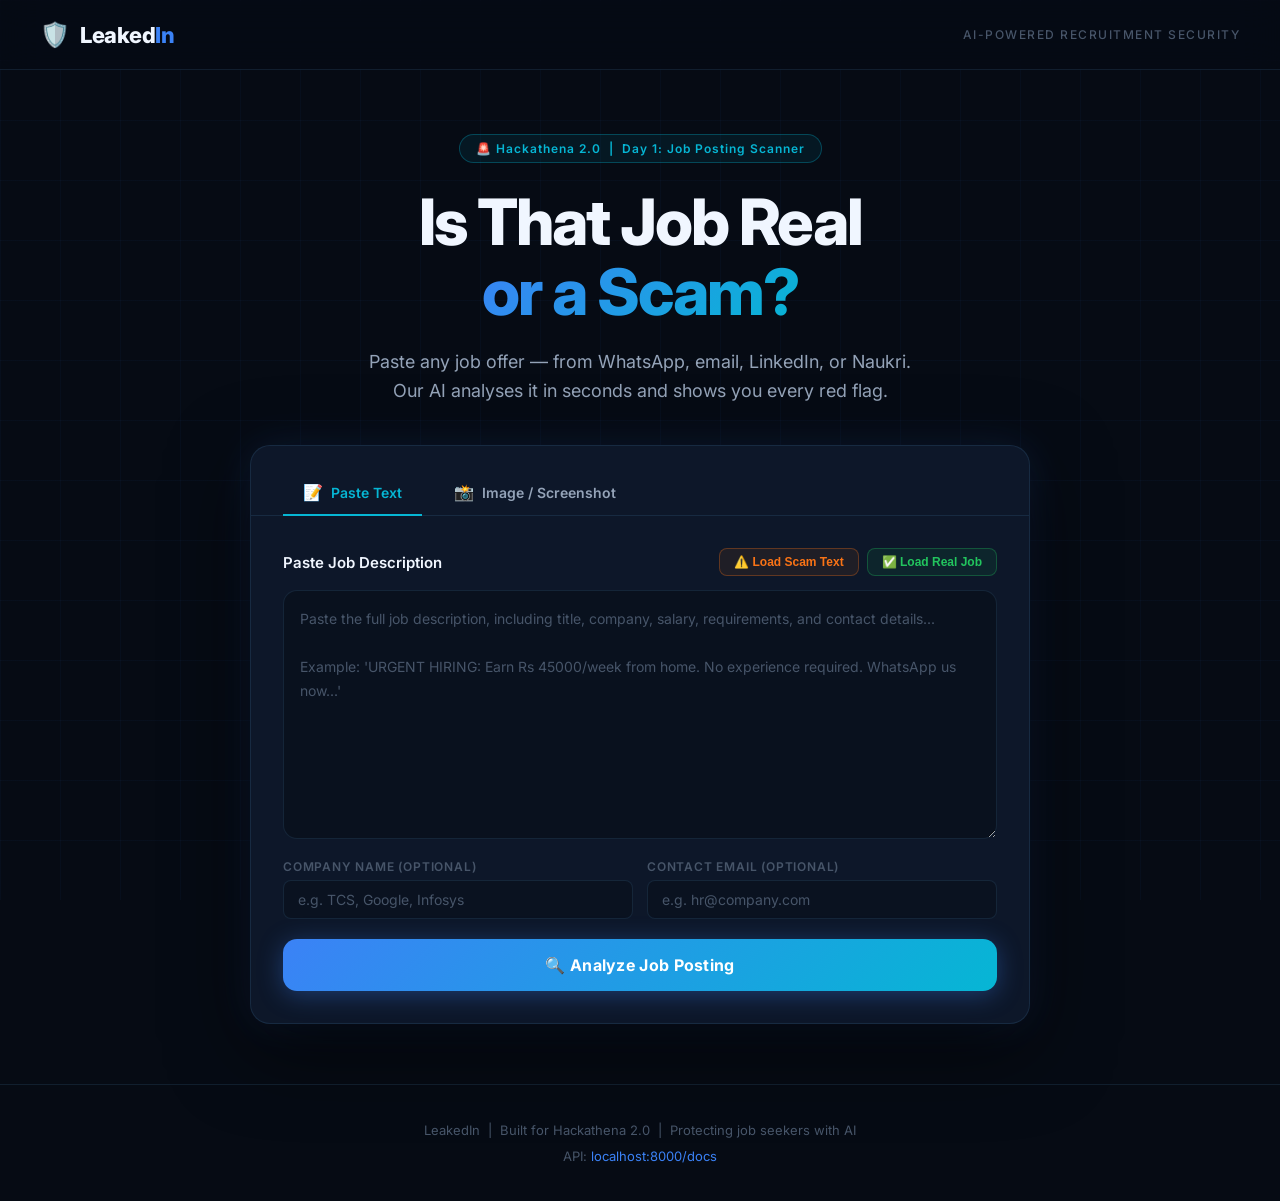
==== frontend/index.html @ 71379873 "feat: add multi-modal input support for text, images, and clipboard screenshots with native OCR" ====
<!DOCTYPE html>
<html lang="en">
<head>
  <meta charset="UTF-8" />
  <meta name="viewport" content="width=device-width, initial-scale=1.0" />
  <title>LeakedIn — AI Recruitment Fraud Detector</title>
  <meta name="description" content="Paste any job posting and instantly detect scams with AI-powered analysis. Risk scores, red flags, and explainable results." />
  <link rel="preconnect" href="https://fonts.googleapis.com" />
  <link rel="preconnect" href="https://fonts.gstatic.com" crossorigin />
  <link href="https://fonts.googleapis.com/css2?family=Inter:wght@300;400;500;600;700;800&family=JetBrains+Mono:wght@400;500&display=swap" rel="stylesheet" />
  <link rel="stylesheet" href="styles.css" />
</head>
<body>
  <!-- Background particles -->
  <div class="bg-grid"></div>

  <!-- Header -->
  <header class="header">
    <div class="logo">
      <span class="logo-icon">🛡️</span>
      <span class="logo-text">Leaked<span class="logo-accent">In</span></span>
    </div>
    <div class="header-tagline">AI-Powered Recruitment Security</div>
  </header>

  <!-- Hero -->
  <section class="hero">
    <div class="hero-badge">🚨 Hackathena 2.0 &nbsp;|&nbsp; Day 1: Job Posting Scanner</div>
    <h1 class="hero-title">Is That Job Real<br /><span class="gradient-text">or a Scam?</span></h1>
    <p class="hero-sub">Paste any job offer — from WhatsApp, email, LinkedIn, or Naukri. Our AI analyses it in seconds and shows you every red flag.</p>
  </section>

  <!-- Main analyzer card -->
  <main class="analyzer-wrapper">
    <div class="analyzer-card">

      <!-- Input Mode Tabs -->
      <div class="input-tabs">
        <button class="tab-btn active" id="tab-text" type="button">
          <span class="tab-icon">📝</span> Paste Text
        </button>
        <button class="tab-btn" id="tab-image" type="button">
          <span class="tab-icon">📸</span> Image / Screenshot
        </button>
      </div>

      <!-- Input Section -->
      <div class="input-section">

        <!-- Panel 1: Text Input -->
        <div class="input-panel active" id="panel-text">
          <div class="input-header">
            <label class="input-label" for="job-text">Paste Job Description</label>
            <div class="sample-buttons">
              <button type="button" class="btn-sample btn-sample-scam" id="load-scam">⚠️ Load Scam Text</button>
              <button type="button" class="btn-sample btn-sample-real" id="load-real">✅ Load Real Job</button>
            </div>
          </div>
          <textarea
            id="job-text"
            class="job-textarea"
            placeholder="Paste the full job description, including title, company, salary, requirements, and contact details...&#10;&#10;Example: 'URGENT HIRING: Earn Rs 45000/week from home. No experience required. WhatsApp us now...'"
            rows="9"
            spellcheck="false"
          ></textarea>
        </div>

        <!-- Panel 2: Image / Screenshot Input -->
        <div class="input-panel hidden" id="panel-image">
          <div class="input-header">
            <label class="input-label">Upload or Paste Screenshot</label>
            <div class="sample-buttons">
              <button type="button" class="btn-sample btn-sample-scam" id="load-scam-img">⚠️ Load Scam Screenshot</button>
              <button type="button" class="btn-sample btn-sample-real" id="load-real-img">✅ Load Real Screenshot</button>
            </div>
          </div>

          <!-- Drag and drop zone -->
          <div class="drop-zone" id="drop-zone">
            <input type="file" id="file-input" accept="image/png,image/jpeg,image/jpg,image/webp,image/bmp,image/tiff" class="file-input-hidden" />
            <div class="drop-zone-prompt" id="drop-prompt">
              <div class="drop-icon">🖼️</div>
              <p class="drop-main-text">Drag & drop job posting image here, or <span class="drop-browse">browse files</span></p>
              <p class="drop-sub-text">Supports PNG, JPG, WebP, BMP &nbsp;•&nbsp; Or simply press <kbd>Ctrl+V</kbd> to paste a screenshot directly</p>
            </div>

            <!-- Preview thumbnail inside drop zone -->
            <div class="drop-zone-preview hidden" id="drop-preview">
              <img id="preview-img" src="" alt="Job posting screenshot preview" />
              <div class="preview-overlay">
                <span class="preview-filename" id="preview-filename">screenshot.png</span>
                <button type="button" class="btn-remove-image" id="remove-img-btn" title="Remove image">✕ Remove</button>
              </div>
            </div>
          </div>

          <!-- OCR Status Indicator -->
          <div class="ocr-status-card hidden" id="ocr-status-card">
            <span class="ocr-spinner"></span>
            <span class="ocr-status-text" id="ocr-status-text">Scanning image text with OCR...</span>
          </div>

          <!-- Extracted text preview -->
          <div class="ocr-extracted-card hidden" id="ocr-extracted-card">
            <div class="ocr-extracted-header">
              <span class="ocr-extracted-title">📄 Extracted Text from Image (<span id="ocr-char-count">0</span> characters)</span>
              <span class="ocr-engine-badge" id="ocr-engine-badge">OCR Ready</span>
            </div>
            <textarea id="ocr-extracted-text" class="ocr-extracted-textarea" rows="4" placeholder="Extracted text will appear here..."></textarea>
          </div>
        </div>

        <!-- Optional fields (common to both modes) -->
        <div class="optional-fields">
          <div class="field-group">
            <label class="field-label" for="company-name">Company Name (optional)</label>
            <input type="text" id="company-name" class="field-input" placeholder="e.g. TCS, Google, Infosys" />
          </div>
          <div class="field-group">
            <label class="field-label" for="contact-email">Contact Email (optional)</label>
            <input type="text" id="contact-email" class="field-input" placeholder="e.g. hr@company.com" />
          </div>
        </div>

        <button class="btn-analyze" id="analyze-btn" type="button">
          <span id="btn-label">🔍 Analyze Job Posting</span>
          <span id="btn-spinner" class="btn-spinner hidden"></span>
        </button>
      </div>

      <!-- Results Section (hidden until analysis) -->
      <div class="results-section hidden" id="results">

        <!-- Risk Score Widget -->
        <div class="risk-widget">
          <div class="risk-gauge-wrapper">
            <svg class="risk-gauge" viewBox="0 0 200 120" xmlns="http://www.w3.org/2000/svg">
              <!-- Track -->
              <path d="M 20 100 A 80 80 0 0 1 180 100" fill="none" stroke="#1e293b" stroke-width="16" stroke-linecap="round"/>
              <!-- Fill arc (dynamic via JS) -->
              <path id="gauge-fill" d="M 20 100 A 80 80 0 0 1 180 100" fill="none" stroke="#22c55e" stroke-width="16" stroke-linecap="round" stroke-dasharray="251.2" stroke-dashoffset="251.2"/>
              <!-- Score text -->
              <text x="100" y="95" text-anchor="middle" class="gauge-score" id="gauge-score">0</text>
              <text x="100" y="112" text-anchor="middle" class="gauge-label">/ 100</text>
            </svg>
          </div>
          <div class="risk-meta">
            <div class="risk-level-badge" id="risk-badge">Analyzing...</div>
            <div class="risk-verdict" id="risk-verdict"></div>
          </div>
        </div>

        <!-- Score Breakdown Bar -->
        <div class="score-breakdown">
          <h3 class="section-title">📊 Score Breakdown</h3>
          <div class="breakdown-bars">
            <div class="breakdown-item">
              <span class="breakdown-label">🤖 ML Model</span>
              <div class="breakdown-track">
                <div class="breakdown-fill" id="ml-bar" style="width:0%"></div>
              </div>
              <span class="breakdown-pct" id="ml-pct">0%</span>
            </div>
            <div class="breakdown-item">
              <span class="breakdown-label">📐 Rules Engine</span>
              <div class="breakdown-track">
                <div class="breakdown-fill" id="rule-bar" style="width:0%"></div>
              </div>
              <span class="breakdown-pct" id="rule-pct">0%</span>
            </div>
            <div class="breakdown-item">
              <span class="breakdown-label">🌐 Domain Check</span>
              <div class="breakdown-track">
                <div class="breakdown-fill" id="domain-bar" style="width:0%"></div>
              </div>
              <span class="breakdown-pct" id="domain-pct">0%</span>
            </div>
          </div>
        </div>

        <!-- Red Flags -->
        <div class="flags-section" id="flags-section">
          <h3 class="section-title">🚩 Red Flags Detected</h3>
          <div id="flags-list" class="flags-list"></div>
        </div>

        <!-- Highlighted Text -->
        <div class="highlight-section" id="highlight-section">
          <h3 class="section-title">🔍 Suspicious Text Highlighted</h3>
          <div id="highlighted-text" class="highlighted-text"></div>
        </div>

        <!-- Recommendations -->
        <div class="recs-section" id="recs-section">
          <h3 class="section-title">💡 What To Do</h3>
          <ul class="recs-list" id="recs-list"></ul>
        </div>

        <!-- Re-analyze button -->
        <button class="btn-reanalyze" id="reanalyze-btn">🔄 Analyze Another Job</button>
      </div>

      <!-- Empty error state -->
      <div class="error-state hidden" id="error-state">
        <span class="error-icon">⚠️</span>
        <p id="error-message">Something went wrong. Please try again.</p>
      </div>
    </div>
  </main>

  <footer class="footer">
    <p>LeakedIn &nbsp;|&nbsp; Built for Hackathena 2.0 &nbsp;|&nbsp; Protecting job seekers with AI</p>
    <p class="footer-api">API: <a href="http://localhost:8000/docs" target="_blank">localhost:8000/docs</a></p>
  </footer>

  <script src="app.js"></script>
</body>
</html>
---- frontend/styles.css ----
/* ========================================================
   LeakedIn — Global Design System
   ======================================================== */

:root {
  --bg-base:       #060b14;
  --bg-card:       #0d1729;
  --bg-card-2:     #111f38;
  --border:        rgba(99, 179, 237, 0.12);
  --border-glow:   rgba(99, 179, 237, 0.35);

  --accent-blue:   #3b82f6;
  --accent-cyan:   #06b6d4;
  --accent-green:  #22c55e;
  --accent-yellow: #f59e0b;
  --accent-orange: #f97316;
  --accent-red:    #ef4444;

  --text-primary:  #f0f6ff;
  --text-secondary:#94a3b8;
  --text-muted:    #475569;

  --font-sans:     'Inter', sans-serif;
  --font-mono:     'JetBrains Mono', monospace;

  --radius-sm:     8px;
  --radius-md:     14px;
  --radius-lg:     20px;

  --shadow-card:   0 24px 80px rgba(0, 0, 0, 0.6);
  --shadow-glow:   0 0 40px rgba(59, 130, 246, 0.15);
}

/* ── Reset ──────────────────────────────────────────────── */
*, *::before, *::after { box-sizing: border-box; margin: 0; padding: 0; }
html { scroll-behavior: smooth; }

body {
  font-family: var(--font-sans);
  background: var(--bg-base);
  color: var(--text-primary);
  min-height: 100vh;
  overflow-x: hidden;
}

/* ── Background grid ─────────────────────────────────────── */
.bg-grid {
  position: fixed; inset: 0; z-index: 0; pointer-events: none;
  background-image:
    linear-gradient(rgba(59,130,246,0.04) 1px, transparent 1px),
    linear-gradient(90deg, rgba(59,130,246,0.04) 1px, transparent 1px);
  background-size: 60px 60px;
}

/* ── Header ──────────────────────────────────────────────── */
.header {
  position: relative; z-index: 10;
  display: flex; align-items: center; justify-content: space-between;
  padding: 20px 40px;
  border-bottom: 1px solid var(--border);
  background: rgba(6, 11, 20, 0.7);
  backdrop-filter: blur(20px);
}
.logo { display: flex; align-items: center; gap: 10px; }
.logo-icon { font-size: 24px; }
.logo-text { font-size: 22px; font-weight: 800; letter-spacing: -0.5px; }
.logo-accent { color: var(--accent-blue); }
.header-tagline {
  font-size: 12px; font-weight: 500;
  color: var(--text-muted);
  text-transform: uppercase; letter-spacing: 1.5px;
}

/* ── Hero ────────────────────────────────────────────────── */
.hero {
  position: relative; z-index: 10;
  text-align: center;
  padding: 64px 20px 40px;
}
.hero-badge {
  display: inline-block;
  font-size: 12px; font-weight: 600; letter-spacing: 1px;
  color: var(--accent-cyan);
  border: 1px solid rgba(6, 182, 212, 0.3);
  background: rgba(6, 182, 212, 0.08);
  padding: 6px 16px; border-radius: 100px;
  margin-bottom: 24px;
}
.hero-title {
  font-size: clamp(36px, 6vw, 64px);
  font-weight: 800; line-height: 1.1;
  letter-spacing: -2px;
  margin-bottom: 20px;
}
.gradient-text {
  background: linear-gradient(135deg, var(--accent-blue), var(--accent-cyan));
  -webkit-background-clip: text; -webkit-text-fill-color: transparent;
  background-clip: text;
}
.hero-sub {
  font-size: 18px; color: var(--text-secondary);
  max-width: 560px; margin: 0 auto; line-height: 1.6;
}

/* ── Analyzer Wrapper ────────────────────────────────────── */
.analyzer-wrapper {
  position: relative; z-index: 10;
  max-width: 820px; margin: 0 auto 60px;
  padding: 0 20px;
}
.analyzer-card {
  background: var(--bg-card);
  border: 1px solid var(--border);
  border-radius: var(--radius-lg);
  box-shadow: var(--shadow-card), var(--shadow-glow);
  overflow: hidden;
}

/* ── Input Section ───────────────────────────────────────── */
.input-section { padding: 32px; }

.input-header {
  display: flex; align-items: center; justify-content: space-between;
  flex-wrap: wrap; gap: 12px; margin-bottom: 14px;
}
.input-label { font-size: 15px; font-weight: 600; color: var(--text-primary); }

.sample-buttons { display: flex; gap: 8px; }
.btn-sample {
  font-size: 12px; font-weight: 600;
  padding: 6px 14px; border-radius: 8px;
  border: 1px solid; cursor: pointer;
  transition: all 0.2s ease;
}
.btn-sample-scam {
  color: var(--accent-orange); border-color: rgba(249,115,22,0.3);
  background: rgba(249,115,22,0.08);
}
.btn-sample-scam:hover { background: rgba(249,115,22,0.18); transform: translateY(-1px); }
.btn-sample-real {
  color: var(--accent-green); border-color: rgba(34,197,94,0.3);
  background: rgba(34,197,94,0.08);
}
.btn-sample-real:hover { background: rgba(34,197,94,0.18); transform: translateY(-1px); }

.job-textarea {
  width: 100%;
  background: rgba(0,0,0,0.25);
  border: 1px solid var(--border);
  border-radius: var(--radius-md);
  color: var(--text-primary);
  font-family: var(--font-sans);
  font-size: 14px; line-height: 1.7;
  padding: 16px;
  resize: vertical; min-height: 200px;
  transition: border-color 0.2s;
  outline: none;
}
.job-textarea::placeholder { color: var(--text-muted); }
.job-textarea:focus { border-color: var(--accent-blue); }

.optional-fields {
  display: grid; grid-template-columns: 1fr 1fr; gap: 14px;
  margin-top: 16px;
}
@media (max-width: 580px) { .optional-fields { grid-template-columns: 1fr; } }

.field-label {
  display: block; font-size: 12px; font-weight: 600;
  color: var(--text-muted); text-transform: uppercase;
  letter-spacing: 0.8px; margin-bottom: 6px;
}
.field-input {
  width: 100%;
  background: rgba(0,0,0,0.2);
  border: 1px solid var(--border);
  border-radius: var(--radius-sm);
  color: var(--text-primary);
  font-family: var(--font-sans); font-size: 14px;
  padding: 10px 14px; outline: none;
  transition: border-color 0.2s;
}
.field-input:focus { border-color: var(--accent-blue); }
.field-input::placeholder { color: var(--text-muted); }

.btn-analyze {
  width: 100%; margin-top: 20px;
  padding: 16px;
  background: linear-gradient(135deg, var(--accent-blue), var(--accent-cyan));
  border: none; border-radius: var(--radius-md);
  color: #fff; font-family: var(--font-sans);
  font-size: 16px; font-weight: 700;
  cursor: pointer; letter-spacing: 0.3px;
  display: flex; align-items: center; justify-content: center; gap: 10px;
  transition: opacity 0.2s, transform 0.2s, box-shadow 0.2s;
  box-shadow: 0 4px 24px rgba(59,130,246,0.35);
}
.btn-analyze:hover { opacity: 0.92; transform: translateY(-2px); box-shadow: 0 8px 32px rgba(59,130,246,0.45); }
.btn-analyze:active { transform: translateY(0); }
.btn-analyze:disabled { opacity: 0.5; cursor: not-allowed; transform: none; }

.btn-spinner {
  width: 20px; height: 20px;
  border: 2px solid rgba(255,255,255,0.3);
  border-top-color: #fff;
  border-radius: 50%;
  animation: spin 0.7s linear infinite;
}
@keyframes spin { to { transform: rotate(360deg); } }

/* ── Results Section ─────────────────────────────────────── */
.results-section {
  border-top: 1px solid var(--border);
  padding: 32px;
  display: flex; flex-direction: column; gap: 32px;
}

/* Risk Gauge */
.risk-widget {
  display: flex; align-items: center; gap: 32px;
  flex-wrap: wrap;
  background: var(--bg-card-2);
  border: 1px solid var(--border);
  border-radius: var(--radius-md);
  padding: 24px 32px;
}
.risk-gauge-wrapper { flex-shrink: 0; }
.risk-gauge { width: 180px; height: 108px; }
.gauge-score {
  font-size: 38px; font-weight: 800;
  fill: var(--text-primary);
  font-family: var(--font-sans);
}
.gauge-label { font-size: 13px; fill: var(--text-muted); font-family: var(--font-sans); }
.risk-meta { flex: 1; }
.risk-level-badge {
  display: inline-block;
  font-size: 14px; font-weight: 700; letter-spacing: 0.5px;
  padding: 6px 18px; border-radius: 100px;
  margin-bottom: 12px;
  transition: all 0.4s;
}
.risk-verdict {
  font-size: 15px; color: var(--text-secondary); line-height: 1.6;
  max-width: 420px;
}

/* Breakdown Bars */
.section-title {
  font-size: 15px; font-weight: 700;
  color: var(--text-primary);
  margin-bottom: 16px;
}
.breakdown-bars { display: flex; flex-direction: column; gap: 14px; }
.breakdown-item { display: flex; align-items: center; gap: 12px; }
.breakdown-label { font-size: 13px; color: var(--text-secondary); width: 130px; flex-shrink: 0; }
.breakdown-track {
  flex: 1; height: 8px; border-radius: 100px;
  background: rgba(255,255,255,0.07);
  overflow: hidden;
}
.breakdown-fill {
  height: 100%; border-radius: 100px;
  background: linear-gradient(90deg, var(--accent-blue), var(--accent-cyan));
  transition: width 1s cubic-bezier(0.22, 1, 0.36, 1);
}
.breakdown-pct { font-size: 13px; font-weight: 600; color: var(--text-primary); width: 36px; text-align: right; }

/* Red Flags */
.flags-list { display: flex; flex-direction: column; gap: 10px; }
.flag-item {
  display: flex; align-items: flex-start; gap: 14px;
  background: var(--bg-card-2);
  border: 1px solid var(--border);
  border-radius: var(--radius-md);
  padding: 14px 18px;
  animation: fadeIn 0.4s ease;
}
@keyframes fadeIn { from { opacity:0; transform: translateY(6px); } to { opacity:1; transform:none; } }
.flag-sev-dot {
  width: 10px; height: 10px; border-radius: 50%;
  flex-shrink: 0; margin-top: 5px;
}
.sev-CRITICAL { background: var(--accent-red); box-shadow: 0 0 8px var(--accent-red); }
.sev-HIGH     { background: var(--accent-orange); box-shadow: 0 0 8px var(--accent-orange); }
.sev-MEDIUM   { background: var(--accent-yellow); }
.sev-LOW      { background: var(--accent-green); }

.flag-body { flex: 1; }
.flag-title { font-size: 14px; font-weight: 700; margin-bottom: 4px; }
.flag-matched {
  font-family: var(--font-mono); font-size: 12px;
  color: var(--accent-yellow);
  background: rgba(245,158,11,0.1); border: 1px solid rgba(245,158,11,0.2);
  padding: 3px 8px; border-radius: 4px;
  display: inline-block; margin-bottom: 4px;
}
.flag-explanation { font-size: 12px; color: var(--text-muted); line-height: 1.6; }
.flag-category-badge {
  font-size: 10px; font-weight: 700; letter-spacing: 0.8px;
  text-transform: uppercase;
  padding: 2px 8px; border-radius: 4px;
  margin-left: 8px; vertical-align: middle;
}

/* Highlighted Text */
.highlighted-text {
  background: rgba(0,0,0,0.2);
  border: 1px solid var(--border);
  border-radius: var(--radius-md);
  padding: 18px;
  font-size: 14px; line-height: 1.8;
  color: var(--text-secondary);
  white-space: pre-wrap; word-break: break-word;
}
.hl-CRITICAL {
  background: rgba(239,68,68,0.25);
  border-bottom: 2px solid var(--accent-red);
  border-radius: 3px; padding: 1px 2px;
  color: #fca5a5;
}
.hl-HIGH {
  background: rgba(249,115,22,0.25);
  border-bottom: 2px solid var(--accent-orange);
  border-radius: 3px; padding: 1px 2px;
  color: #fdba74;
}
.hl-MEDIUM {
  background: rgba(245,158,11,0.25);
  border-bottom: 2px solid var(--accent-yellow);
  border-radius: 3px; padding: 1px 2px;
  color: #fcd34d;
}

/* Recommendations */
.recs-list { display: flex; flex-direction: column; gap: 10px; list-style: none; }
.recs-list li {
  display: flex; align-items: flex-start; gap: 12px;
  font-size: 14px; color: var(--text-secondary);
  line-height: 1.6;
}
.recs-list li::before {
  content: '→';
  color: var(--accent-cyan); flex-shrink: 0; font-weight: 700; margin-top: 1px;
}

/* Re-analyze */
.btn-reanalyze {
  align-self: center;
  padding: 12px 28px;
  background: transparent;
  border: 1px solid var(--border-glow);
  border-radius: var(--radius-md);
  color: var(--accent-blue);
  font-family: var(--font-sans); font-size: 14px; font-weight: 600;
  cursor: pointer;
  transition: all 0.2s;
}
.btn-reanalyze:hover { background: rgba(59,130,246,0.1); border-color: var(--accent-blue); }

/* Error State */
.error-state {
  padding: 32px; text-align: center;
  border-top: 1px solid var(--border);
}
.error-icon { font-size: 40px; display: block; margin-bottom: 12px; }
.error-state p { color: var(--text-secondary); font-size: 15px; }

/* ── Footer ──────────────────────────────────────────────── */
.footer {
  position: relative; z-index: 10;
  text-align: center; padding: 32px 20px;
  font-size: 13px; color: var(--text-muted);
  border-top: 1px solid var(--border);
  line-height: 2;
}
.footer a { color: var(--accent-blue); text-decoration: none; }
.footer a:hover { text-decoration: underline; }

/* ── Utilities ───────────────────────────────────────────── */
.hidden { display: none !important; }

/* ── Input Mode Tabs ─────────────────────────────────────── */
.input-tabs {
  display: flex;
  gap: 12px;
  padding: 24px 32px 0;
  border-bottom: 1px solid var(--border);
}
.tab-btn {
  display: inline-flex;
  align-items: center;
  gap: 8px;
  padding: 12px 20px;
  background: transparent;
  border: none;
  border-bottom: 2px solid transparent;
  color: var(--text-secondary);
  font-family: var(--font-sans);
  font-size: 14px;
  font-weight: 600;
  cursor: pointer;
  transition: all 0.2s ease;
  margin-bottom: -1px;
}
.tab-btn:hover {
  color: var(--text-primary);
}
.tab-btn.active {
  color: var(--accent-cyan);
  border-bottom-color: var(--accent-cyan);
}
.tab-icon {
  font-size: 16px;
}

/* ── Panels ──────────────────────────────────────────────── */
.input-panel {
  display: block;
}
.input-panel.hidden {
  display: none !important;
}

/* ── Drop Zone ───────────────────────────────────────────── */
.drop-zone {
  position: relative;
  border: 2px dashed rgba(99, 179, 237, 0.25);
  border-radius: var(--radius-md);
  padding: 32px 20px;
  text-align: center;
  background: rgba(17, 31, 56, 0.35);
  cursor: pointer;
  transition: all 0.25s ease;
  min-height: 180px;
  display: flex;
  flex-direction: column;
  align-items: center;
  justify-content: center;
  margin-bottom: 16px;
}
.drop-zone:hover,
.drop-zone.dragover {
  border-color: var(--accent-cyan);
  background: rgba(6, 182, 212, 0.08);
  box-shadow: 0 0 25px rgba(6, 182, 212, 0.15);
}
.file-input-hidden {
  display: none;
}
.drop-icon {
  font-size: 38px;
  margin-bottom: 10px;
}
.drop-main-text {
  font-size: 14px;
  font-weight: 600;
  color: var(--text-primary);
  margin-bottom: 6px;
}
.drop-browse {
  color: var(--accent-cyan);
  text-decoration: underline;
  cursor: pointer;
}
.drop-sub-text {
  font-size: 12px;
  color: var(--text-secondary);
}
kbd {
  display: inline-block;
  padding: 2px 6px;
  font-size: 11px;
  font-family: var(--font-mono);
  background: rgba(255, 255, 255, 0.1);
  border: 1px solid rgba(255, 255, 255, 0.2);
  border-radius: 4px;
  color: var(--accent-cyan);
}

/* ── Preview inside Drop Zone ────────────────────────────── */
.drop-zone-preview {
  position: relative;
  width: 100%;
  display: flex;
  flex-direction: column;
  align-items: center;
  gap: 12px;
}
.drop-zone-preview img {
  max-width: 100%;
  max-height: 260px;
  object-fit: contain;
  border-radius: var(--radius-sm);
  border: 1px solid var(--border);
  box-shadow: 0 10px 30px rgba(0, 0, 0, 0.4);
}
.preview-overlay {
  display: flex;
  justify-content: space-between;
  align-items: center;
  width: 100%;
  max-width: 480px;
  background: rgba(6, 11, 20, 0.85);
  backdrop-filter: blur(8px);
  padding: 8px 14px;
  border-radius: 8px;
  border: 1px solid var(--border);
}
.preview-filename {
  font-size: 12px;
  font-family: var(--font-mono);
  color: var(--text-secondary);
  overflow: hidden;
  text-overflow: ellipsis;
  white-space: nowrap;
  max-width: 250px;
}
.btn-remove-image {
  background: rgba(239, 68, 68, 0.2);
  border: 1px solid rgba(239, 68, 68, 0.4);
  color: #fca5a5;
  padding: 4px 10px;
  border-radius: 6px;
  font-size: 12px;
  cursor: pointer;
  transition: all 0.2s;
}
.btn-remove-image:hover {
  background: rgba(239, 68, 68, 0.4);
  color: #fff;
}

/* ── OCR Status & Extracted Text Card ────────────────────── */
.ocr-status-card {
  display: flex;
  align-items: center;
  gap: 12px;
  padding: 12px 18px;
  background: rgba(6, 182, 212, 0.08);
  border: 1px solid rgba(6, 182, 212, 0.3);
  border-radius: var(--radius-sm);
  margin-bottom: 16px;
}
.ocr-spinner {
  width: 16px;
  height: 16px;
  border: 2px solid rgba(6, 182, 212, 0.3);
  border-top-color: var(--accent-cyan);
  border-radius: 50%;
  animation: spin 0.8s linear infinite;
}
.ocr-status-text {
  font-size: 13px;
  color: var(--accent-cyan);
  font-weight: 500;
}

.ocr-extracted-card {
  background: var(--bg-card-2);
  border: 1px solid var(--border);
  border-radius: var(--radius-sm);
  padding: 14px;
  margin-bottom: 16px;
}
.ocr-extracted-header {
  display: flex;
  justify-content: space-between;
  align-items: center;
  margin-bottom: 8px;
}
.ocr-extracted-title {
  font-size: 12px;
  font-weight: 600;
  color: var(--text-secondary);
  text-transform: uppercase;
  letter-spacing: 0.5px;
}
.ocr-engine-badge {
  font-size: 11px;
  font-family: var(--font-mono);
  background: rgba(34, 197, 94, 0.15);
  color: #86efac;
  border: 1px solid rgba(34, 197, 94, 0.3);
  padding: 2px 8px;
  border-radius: 12px;
}
.ocr-extracted-textarea {
  width: 100%;
  background: rgba(6, 11, 20, 0.6);
  border: 1px solid var(--border);
  border-radius: 6px;
  color: var(--text-primary);
  font-family: var(--font-mono);
  font-size: 12px;
  line-height: 1.5;
  padding: 10px;
  resize: vertical;
}
.ocr-extracted-textarea:focus {
  outline: none;
  border-color: var(--accent-cyan);
}
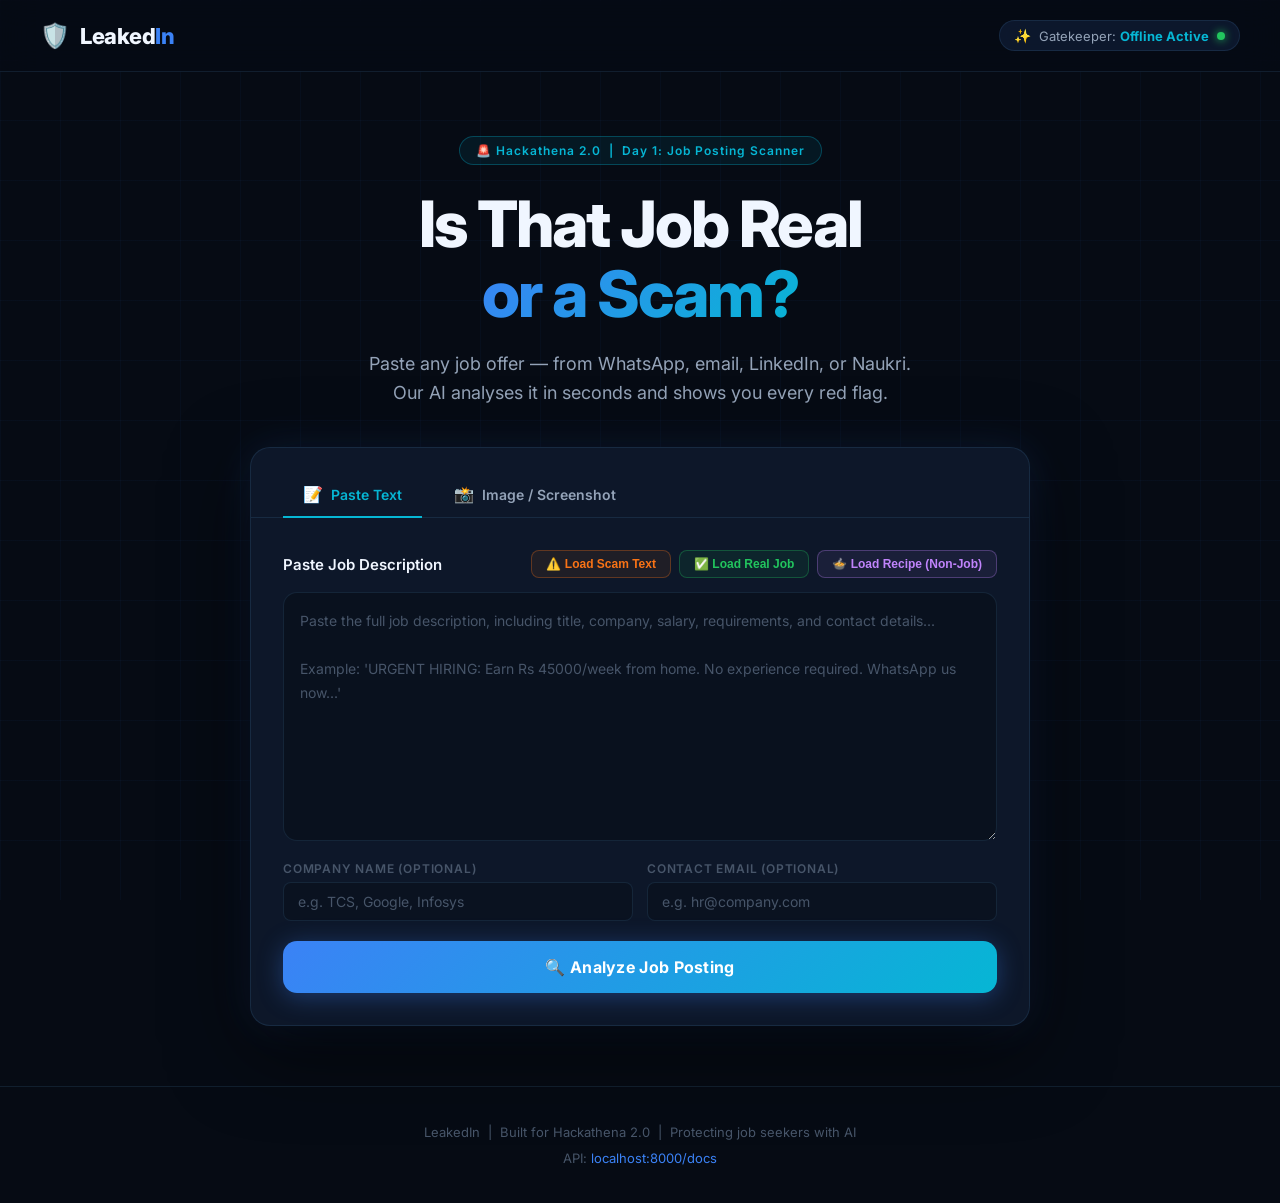
==== commit 6875c48f: "feat: add Google Gemini multimodal AI gatekeeper and relevance classifier" ====
--- a/frontend/index.html
+++ b/frontend/index.html
@@ -20,7 +20,13 @@
       <span class="logo-icon">🛡️</span>
       <span class="logo-text">Leaked<span class="logo-accent">In</span></span>
     </div>
-    <div class="header-tagline">AI-Powered Recruitment Security</div>
+    <div class="header-actions">
+      <button class="btn-gemini-status" id="gemini-toggle-btn" type="button" title="Configure Google Gemini Multimodal Gatekeeper">
+        <span class="gemini-sparkle">✨</span>
+        <span class="gemini-label">Gatekeeper: <strong id="gemini-status-label">Offline Active</strong></span>
+        <span class="status-indicator-dot" id="gemini-status-dot"></span>
+      </button>
+    </div>
   </header>
 
   <!-- Hero -->
@@ -54,6 +60,7 @@
             <div class="sample-buttons">
               <button type="button" class="btn-sample btn-sample-scam" id="load-scam">⚠️ Load Scam Text</button>
               <button type="button" class="btn-sample btn-sample-real" id="load-real">✅ Load Real Job</button>
+              <button type="button" class="btn-sample btn-sample-other" id="load-other">🍲 Load Recipe (Non-Job)</button>
             </div>
           </div>
           <textarea
@@ -131,73 +138,128 @@
       <!-- Results Section (hidden until analysis) -->
       <div class="results-section hidden" id="results">
 
-        <!-- Risk Score Widget -->
-        <div class="risk-widget">
-          <div class="risk-gauge-wrapper">
-            <svg class="risk-gauge" viewBox="0 0 200 120" xmlns="http://www.w3.org/2000/svg">
-              <!-- Track -->
-              <path d="M 20 100 A 80 80 0 0 1 180 100" fill="none" stroke="#1e293b" stroke-width="16" stroke-linecap="round"/>
-              <!-- Fill arc (dynamic via JS) -->
-              <path id="gauge-fill" d="M 20 100 A 80 80 0 0 1 180 100" fill="none" stroke="#22c55e" stroke-width="16" stroke-linecap="round" stroke-dasharray="251.2" stroke-dashoffset="251.2"/>
-              <!-- Score text -->
-              <text x="100" y="95" text-anchor="middle" class="gauge-score" id="gauge-score">0</text>
-              <text x="100" y="112" text-anchor="middle" class="gauge-label">/ 100</text>
-            </svg>
-          </div>
-          <div class="risk-meta">
-            <div class="risk-level-badge" id="risk-badge">Analyzing...</div>
-            <div class="risk-verdict" id="risk-verdict"></div>
-          </div>
-        </div>
-
-        <!-- Score Breakdown Bar -->
-        <div class="score-breakdown">
-          <h3 class="section-title">📊 Score Breakdown</h3>
-          <div class="breakdown-bars">
-            <div class="breakdown-item">
-              <span class="breakdown-label">🤖 ML Model</span>
-              <div class="breakdown-track">
-                <div class="breakdown-fill" id="ml-bar" style="width:0%"></div>
+        <!-- Gatekeeper Alert Card (Shown when input is NOT a recruitment posting) -->
+        <div class="gatekeeper-alert-card hidden" id="gatekeeper-alert">
+          <div class="gatekeeper-alert-header">
+            <div class="gatekeeper-icon-box">🚫</div>
+            <div class="gatekeeper-alert-meta">
+              <div class="gatekeeper-badge" id="gk-badge">Non-Recruitment Content</div>
+              <h2 class="gatekeeper-title" id="gk-title">Not a Job Posting</h2>
+            </div>
+            <span class="gk-provider-tag" id="gk-provider">Offline Heuristic Gatekeeper</span>
+          </div>
+          <p class="gatekeeper-desc" id="gk-reasoning">This input does not appear to be a job vacancy, hiring announcement, or internship offer.</p>
+          <div class="gatekeeper-details-grid">
+            <div class="gk-detail-box">
+              <span class="gk-detail-label">Detected Category</span>
+              <span class="gk-detail-val" id="gk-category">Recipe / Casual Content</span>
+            </div>
+            <div class="gk-detail-box">
+              <span class="gk-detail-label">Relevance Confidence</span>
+              <span class="gk-detail-val" id="gk-confidence">95%</span>
+            </div>
+            <div class="gk-detail-box">
+              <span class="gk-detail-label">Scam Risk Assessment</span>
+              <span class="gk-detail-val gk-skipped">Analysis Skipped</span>
+            </div>
+          </div>
+          <div class="gatekeeper-advice-box">
+            <strong>💡 Why was fraud scoring skipped?</strong>
+            <p id="gk-suggestion">LeakedIn uses an AI Gatekeeper to ensure fraud scoring is only calculated on actual employment recruitment offers. To test fraud detection, please provide a job description or internship announcement.</p>
+          </div>
+          <button class="btn-reanalyze" id="gk-retry-btn" type="button" style="margin-top: 16px;">🔄 Try With a Job Posting</button>
+        </div>
+
+        <!-- Job Posting Analysis Content (Shown when input IS a job posting) -->
+        <div id="job-analysis-content">
+
+          <!-- Verified Recruitment Content Banner -->
+          <div class="job-verified-banner" id="job-verified-banner">
+            <span class="verified-icon">🛡️</span>
+            <div class="verified-meta">
+              <span class="verified-title">Verified Recruitment Content</span>
+              <span class="verified-sub">Inspected by <strong id="verified-engine">AI Gatekeeper</strong></span>
+            </div>
+            <span class="verified-confidence" id="verified-confidence">95% match</span>
+          </div>
+
+          <!-- Gemini AI Insights (Optional, if Gemini returned notes) -->
+          <div class="gemini-insights-card hidden" id="gemini-insights-card">
+            <div class="gemini-insights-header">
+              <span class="sparkle-icon">✨</span>
+              <span class="gemini-insights-title">Google Gemini Multimodal Insights</span>
+            </div>
+            <p class="gemini-insights-text" id="gemini-insights-text"></p>
+          </div>
+
+          <!-- Risk Score Widget -->
+          <div class="risk-widget">
+            <div class="risk-gauge-wrapper">
+              <svg class="risk-gauge" viewBox="0 0 200 120" xmlns="http://www.w3.org/2000/svg">
+                <!-- Track -->
+                <path d="M 20 100 A 80 80 0 0 1 180 100" fill="none" stroke="#1e293b" stroke-width="16" stroke-linecap="round"/>
+                <!-- Fill arc (dynamic via JS) -->
+                <path id="gauge-fill" d="M 20 100 A 80 80 0 0 1 180 100" fill="none" stroke="#22c55e" stroke-width="16" stroke-linecap="round" stroke-dasharray="251.2" stroke-dashoffset="251.2"/>
+                <!-- Score text -->
+                <text x="100" y="95" text-anchor="middle" class="gauge-score" id="gauge-score">0</text>
+                <text x="100" y="112" text-anchor="middle" class="gauge-label">/ 100</text>
+              </svg>
+            </div>
+            <div class="risk-meta">
+              <div class="risk-level-badge" id="risk-badge">Analyzing...</div>
+              <div class="risk-verdict" id="risk-verdict"></div>
+            </div>
+          </div>
+
+          <!-- Score Breakdown Bar -->
+          <div class="score-breakdown">
+            <h3 class="section-title">📊 Score Breakdown</h3>
+            <div class="breakdown-bars">
+              <div class="breakdown-item">
+                <span class="breakdown-label">🤖 ML Model</span>
+                <div class="breakdown-track">
+                  <div class="breakdown-fill" id="ml-bar" style="width:0%"></div>
+                </div>
+                <span class="breakdown-pct" id="ml-pct">0%</span>
               </div>
-              <span class="breakdown-pct" id="ml-pct">0%</span>
-            </div>
-            <div class="breakdown-item">
-              <span class="breakdown-label">📐 Rules Engine</span>
-              <div class="breakdown-track">
-                <div class="breakdown-fill" id="rule-bar" style="width:0%"></div>
+              <div class="breakdown-item">
+                <span class="breakdown-label">📐 Rules Engine</span>
+                <div class="breakdown-track">
+                  <div class="breakdown-fill" id="rule-bar" style="width:0%"></div>
+                </div>
+                <span class="breakdown-pct" id="rule-pct">0%</span>
               </div>
-              <span class="breakdown-pct" id="rule-pct">0%</span>
-            </div>
-            <div class="breakdown-item">
-              <span class="breakdown-label">🌐 Domain Check</span>
-              <div class="breakdown-track">
-                <div class="breakdown-fill" id="domain-bar" style="width:0%"></div>
+              <div class="breakdown-item">
+                <span class="breakdown-label">🌐 Domain Check</span>
+                <div class="breakdown-track">
+                  <div class="breakdown-fill" id="domain-bar" style="width:0%"></div>
+                </div>
+                <span class="breakdown-pct" id="domain-pct">0%</span>
               </div>
-              <span class="breakdown-pct" id="domain-pct">0%</span>
-            </div>
-          </div>
-        </div>
-
-        <!-- Red Flags -->
-        <div class="flags-section" id="flags-section">
-          <h3 class="section-title">🚩 Red Flags Detected</h3>
-          <div id="flags-list" class="flags-list"></div>
-        </div>
-
-        <!-- Highlighted Text -->
-        <div class="highlight-section" id="highlight-section">
-          <h3 class="section-title">🔍 Suspicious Text Highlighted</h3>
-          <div id="highlighted-text" class="highlighted-text"></div>
-        </div>
-
-        <!-- Recommendations -->
-        <div class="recs-section" id="recs-section">
-          <h3 class="section-title">💡 What To Do</h3>
-          <ul class="recs-list" id="recs-list"></ul>
-        </div>
-
-        <!-- Re-analyze button -->
-        <button class="btn-reanalyze" id="reanalyze-btn">🔄 Analyze Another Job</button>
+            </div>
+          </div>
+
+          <!-- Red Flags -->
+          <div class="flags-section" id="flags-section">
+            <h3 class="section-title">🚩 Red Flags Detected</h3>
+            <div id="flags-list" class="flags-list"></div>
+          </div>
+
+          <!-- Highlighted Text -->
+          <div class="highlight-section" id="highlight-section">
+            <h3 class="section-title">🔍 Suspicious Text Highlighted</h3>
+            <div id="highlighted-text" class="highlighted-text"></div>
+          </div>
+
+          <!-- Recommendations -->
+          <div class="recs-section" id="recs-section">
+            <h3 class="section-title">💡 What To Do</h3>
+            <ul class="recs-list" id="recs-list"></ul>
+          </div>
+
+          <!-- Re-analyze button -->
+          <button class="btn-reanalyze" id="reanalyze-btn">🔄 Analyze Another Job</button>
+        </div>
       </div>
 
       <!-- Empty error state -->
@@ -208,6 +270,37 @@
     </div>
   </main>
 
+  <!-- Gemini API Key Configuration Modal -->
+  <div class="modal-backdrop hidden" id="gemini-modal">
+    <div class="modal-card">
+      <div class="modal-header">
+        <div class="modal-title-group">
+          <span class="modal-icon">✨</span>
+          <h3 class="modal-title">Google Gemini AI Gatekeeper</h3>
+        </div>
+        <button class="modal-close" id="gemini-modal-close" type="button">&times;</button>
+      </div>
+      <div class="modal-body">
+        <p class="modal-desc">
+          Configure Google Gemini (<code>gemini-1.5-flash</code>) for multimodal vision scan on uploaded screenshots and semantic relevance verification.
+        </p>
+        <div class="modal-status-box" id="modal-status-box">
+          <span class="modal-status-dot" id="modal-status-dot"></span>
+          <span id="modal-status-text">Checking status...</span>
+        </div>
+        <div class="field-group" style="margin-top: 16px;">
+          <label class="field-label" for="gemini-key-input">Gemini API Key (Optional)</label>
+          <input type="password" id="gemini-key-input" class="field-input" placeholder="AIzaSy..." />
+          <p class="field-help">If left empty, LeakedIn automatically operates with the zero-config offline heuristic gatekeeper.</p>
+        </div>
+      </div>
+      <div class="modal-actions">
+        <button class="btn-modal-secondary" id="gemini-clear-btn" type="button">Clear Key</button>
+        <button class="btn-modal-primary" id="gemini-save-btn" type="button">Save & Apply</button>
+      </div>
+    </div>
+  </div>
+
   <footer class="footer">
     <p>LeakedIn &nbsp;|&nbsp; Built for Hackathena 2.0 &nbsp;|&nbsp; Protecting job seekers with AI</p>
     <p class="footer-api">API: <a href="http://localhost:8000/docs" target="_blank">localhost:8000/docs</a></p>
--- a/frontend/styles.css
+++ b/frontend/styles.css
@@ -142,6 +142,11 @@
   background: rgba(34,197,94,0.08);
 }
 .btn-sample-real:hover { background: rgba(34,197,94,0.18); transform: translateY(-1px); }
+.btn-sample-other {
+  color: #c084fc; border-color: rgba(192, 132, 252, 0.3);
+  background: rgba(192, 132, 252, 0.08);
+}
+.btn-sample-other:hover { background: rgba(192, 132, 252, 0.18); transform: translateY(-1px); }
 
 .job-textarea {
   width: 100%;
@@ -602,3 +607,354 @@
   border-color: var(--accent-cyan);
 }
 
+/* ── Header Gatekeeper Button ────────────────────────────── */
+.header-actions {
+  display: flex;
+  align-items: center;
+  gap: 12px;
+}
+.btn-gemini-status {
+  display: flex;
+  align-items: center;
+  gap: 8px;
+  background: rgba(17, 31, 56, 0.7);
+  border: 1px solid var(--border);
+  border-radius: 100px;
+  padding: 6px 14px;
+  color: var(--text-primary);
+  font-family: var(--font-sans);
+  font-size: 13px;
+  cursor: pointer;
+  transition: all 0.2s ease;
+  backdrop-filter: blur(10px);
+}
+.btn-gemini-status:hover {
+  border-color: var(--accent-cyan);
+  background: rgba(17, 31, 56, 0.95);
+  box-shadow: 0 0 16px rgba(6, 182, 212, 0.2);
+}
+.gemini-sparkle {
+  font-size: 14px;
+}
+.gemini-label {
+  color: var(--text-secondary);
+}
+.gemini-label strong {
+  color: var(--accent-cyan);
+}
+.status-indicator-dot {
+  width: 8px;
+  height: 8px;
+  border-radius: 50%;
+  background: #22c55e;
+  box-shadow: 0 0 8px #22c55e;
+  display: inline-block;
+}
+.status-indicator-dot.offline {
+  background: #06b6d4;
+  box-shadow: 0 0 8px #06b6d4;
+}
+.status-indicator-dot.degraded {
+  background: #f59e0b;
+  box-shadow: 0 0 8px #f59e0b;
+}
+
+/* ── Verified Recruitment Banner ─────────────────────────── */
+.job-verified-banner {
+  display: flex;
+  align-items: center;
+  gap: 14px;
+  background: rgba(34, 197, 94, 0.08);
+  border: 1px solid rgba(34, 197, 94, 0.25);
+  border-radius: var(--radius-md);
+  padding: 14px 20px;
+  margin-bottom: 24px;
+}
+.verified-icon {
+  font-size: 24px;
+}
+.verified-meta {
+  flex: 1;
+}
+.verified-title {
+  display: block;
+  font-size: 14px;
+  font-weight: 700;
+  color: #86efac;
+}
+.verified-sub {
+  font-size: 12px;
+  color: var(--text-secondary);
+}
+.verified-sub strong {
+  color: #a7f3d0;
+}
+.verified-confidence {
+  font-size: 11px;
+  font-family: var(--font-mono);
+  background: rgba(34, 197, 94, 0.15);
+  color: #86efac;
+  border: 1px solid rgba(34, 197, 94, 0.3);
+  padding: 4px 10px;
+  border-radius: 100px;
+}
+
+/* ── Gatekeeper Alert Card (Non-Job Postings) ─────────────── */
+.gatekeeper-alert-card {
+  background: linear-gradient(180deg, rgba(239, 68, 68, 0.08) 0%, rgba(17, 31, 56, 0.6) 100%);
+  border: 1px solid rgba(239, 68, 68, 0.35);
+  border-radius: var(--radius-lg);
+  padding: 28px;
+  box-shadow: 0 12px 36px rgba(0, 0, 0, 0.4);
+  animation: fadeIn 0.4s ease;
+}
+.gatekeeper-alert-header {
+  display: flex;
+  align-items: center;
+  gap: 16px;
+  margin-bottom: 16px;
+  flex-wrap: wrap;
+}
+.gatekeeper-icon-box {
+  width: 52px;
+  height: 52px;
+  border-radius: 12px;
+  background: rgba(239, 68, 68, 0.15);
+  border: 1px solid rgba(239, 68, 68, 0.4);
+  display: flex;
+  align-items: center;
+  justify-content: center;
+  font-size: 26px;
+  flex-shrink: 0;
+}
+.gatekeeper-alert-meta {
+  flex: 1;
+}
+.gatekeeper-badge {
+  display: inline-block;
+  font-size: 11px;
+  font-weight: 700;
+  text-transform: uppercase;
+  letter-spacing: 1px;
+  color: #fca5a5;
+  background: rgba(239, 68, 68, 0.2);
+  border: 1px solid rgba(239, 68, 68, 0.4);
+  padding: 3px 10px;
+  border-radius: 100px;
+  margin-bottom: 6px;
+}
+.gatekeeper-title {
+  font-size: 22px;
+  font-weight: 800;
+  color: var(--text-primary);
+  line-height: 1.2;
+}
+.gk-provider-tag {
+  font-size: 11px;
+  font-family: var(--font-mono);
+  color: var(--text-muted);
+  background: rgba(255, 255, 255, 0.05);
+  border: 1px solid var(--border);
+  padding: 4px 10px;
+  border-radius: 6px;
+}
+.gatekeeper-desc {
+  font-size: 15px;
+  line-height: 1.6;
+  color: #cbd5e1;
+  margin-bottom: 20px;
+}
+.gatekeeper-details-grid {
+  display: grid;
+  grid-template-columns: repeat(auto-fit, minmax(180px, 1fr));
+  gap: 14px;
+  margin-bottom: 20px;
+}
+.gk-detail-box {
+  background: rgba(6, 11, 20, 0.6);
+  border: 1px solid var(--border);
+  border-radius: var(--radius-sm);
+  padding: 12px 16px;
+}
+.gk-detail-label {
+  display: block;
+  font-size: 11px;
+  font-weight: 600;
+  text-transform: uppercase;
+  color: var(--text-muted);
+  letter-spacing: 0.5px;
+  margin-bottom: 4px;
+}
+.gk-detail-val {
+  font-size: 14px;
+  font-weight: 700;
+  color: var(--text-primary);
+}
+.gk-detail-val.gk-skipped {
+  color: #94a3b8;
+  font-style: italic;
+}
+.gatekeeper-advice-box {
+  background: rgba(245, 158, 11, 0.08);
+  border: 1px solid rgba(245, 158, 11, 0.25);
+  border-radius: var(--radius-sm);
+  padding: 16px;
+  margin-bottom: 20px;
+  color: #fde68a;
+  font-size: 13px;
+  line-height: 1.6;
+}
+.gatekeeper-advice-box strong {
+  display: block;
+  font-size: 14px;
+  color: #fbbf24;
+  margin-bottom: 6px;
+}
+
+/* ── Gemini Insights Card ────────────────────────────────── */
+.gemini-insights-card {
+  background: linear-gradient(135deg, rgba(6, 182, 212, 0.08) 0%, rgba(59, 130, 246, 0.08) 100%);
+  border: 1px solid rgba(6, 182, 212, 0.3);
+  border-radius: var(--radius-md);
+  padding: 18px 22px;
+  margin-bottom: 24px;
+}
+.gemini-insights-header {
+  display: flex;
+  align-items: center;
+  gap: 8px;
+  margin-bottom: 8px;
+}
+.gemini-insights-title {
+  font-size: 13px;
+  font-weight: 700;
+  color: var(--accent-cyan);
+  text-transform: uppercase;
+  letter-spacing: 0.5px;
+}
+.gemini-insights-text {
+  font-size: 14px;
+  line-height: 1.6;
+  color: var(--text-primary);
+}
+
+/* ── Gemini Modal ────────────────────────────────────────── */
+.modal-backdrop {
+  position: fixed;
+  inset: 0;
+  z-index: 1000;
+  background: rgba(0, 0, 0, 0.75);
+  backdrop-filter: blur(10px);
+  display: flex;
+  align-items: center;
+  justify-content: center;
+  padding: 20px;
+  animation: fadeIn 0.2s ease;
+}
+.modal-card {
+  width: 100%;
+  max-width: 520px;
+  background: var(--bg-card);
+  border: 1px solid var(--border-glow);
+  border-radius: var(--radius-lg);
+  box-shadow: 0 24px 60px rgba(0, 0, 0, 0.8);
+  overflow: hidden;
+  animation: slideUp 0.3s cubic-bezier(0.16, 1, 0.3, 1);
+}
+.modal-header {
+  display: flex;
+  align-items: center;
+  justify-content: space-between;
+  padding: 20px 24px;
+  border-bottom: 1px solid var(--border);
+  background: var(--bg-card-2);
+}
+.modal-title-group {
+  display: flex;
+  align-items: center;
+  gap: 10px;
+}
+.modal-icon { font-size: 20px; }
+.modal-title { font-size: 16px; font-weight: 700; }
+.modal-close {
+  background: none;
+  border: none;
+  color: var(--text-muted);
+  font-size: 24px;
+  cursor: pointer;
+  line-height: 1;
+}
+.modal-close:hover { color: var(--text-primary); }
+.modal-body { padding: 24px; }
+.modal-desc {
+  font-size: 13px;
+  line-height: 1.6;
+  color: var(--text-secondary);
+  margin-bottom: 16px;
+}
+.modal-desc code {
+  background: rgba(255, 255, 255, 0.08);
+  padding: 2px 6px;
+  border-radius: 4px;
+  color: var(--accent-cyan);
+  font-family: var(--font-mono);
+}
+.modal-status-box {
+  display: flex;
+  align-items: center;
+  gap: 10px;
+  background: rgba(6, 11, 20, 0.6);
+  border: 1px solid var(--border);
+  border-radius: var(--radius-sm);
+  padding: 10px 14px;
+  font-size: 13px;
+}
+.modal-status-dot {
+  width: 10px;
+  height: 10px;
+  border-radius: 50%;
+  background: #22c55e;
+  flex-shrink: 0;
+}
+.modal-status-dot.offline { background: #06b6d4; }
+.modal-status-dot.empty { background: #94a3b8; }
+.field-help {
+  font-size: 11px;
+  color: var(--text-muted);
+  margin-top: 6px;
+  line-height: 1.4;
+}
+.modal-actions {
+  display: flex;
+  justify-content: flex-end;
+  gap: 12px;
+  padding: 16px 24px;
+  background: var(--bg-card-2);
+  border-top: 1px solid var(--border);
+}
+.btn-modal-secondary {
+  background: transparent;
+  border: 1px solid var(--border);
+  border-radius: var(--radius-sm);
+  color: var(--text-secondary);
+  font-size: 13px;
+  font-weight: 600;
+  padding: 8px 16px;
+  cursor: pointer;
+}
+.btn-modal-secondary:hover { color: var(--text-primary); border-color: var(--text-muted); }
+.btn-modal-primary {
+  background: linear-gradient(135deg, var(--accent-blue), var(--accent-cyan));
+  border: none;
+  border-radius: var(--radius-sm);
+  color: #fff;
+  font-size: 13px;
+  font-weight: 700;
+  padding: 8px 20px;
+  cursor: pointer;
+}
+.btn-modal-primary:hover { opacity: 0.92; }
+
+@keyframes fadeIn { from { opacity: 0; } to { opacity: 1; } }
+@keyframes slideUp { from { opacity: 0; transform: translateY(20px); } to { opacity: 1; transform: translateY(0); } }
+
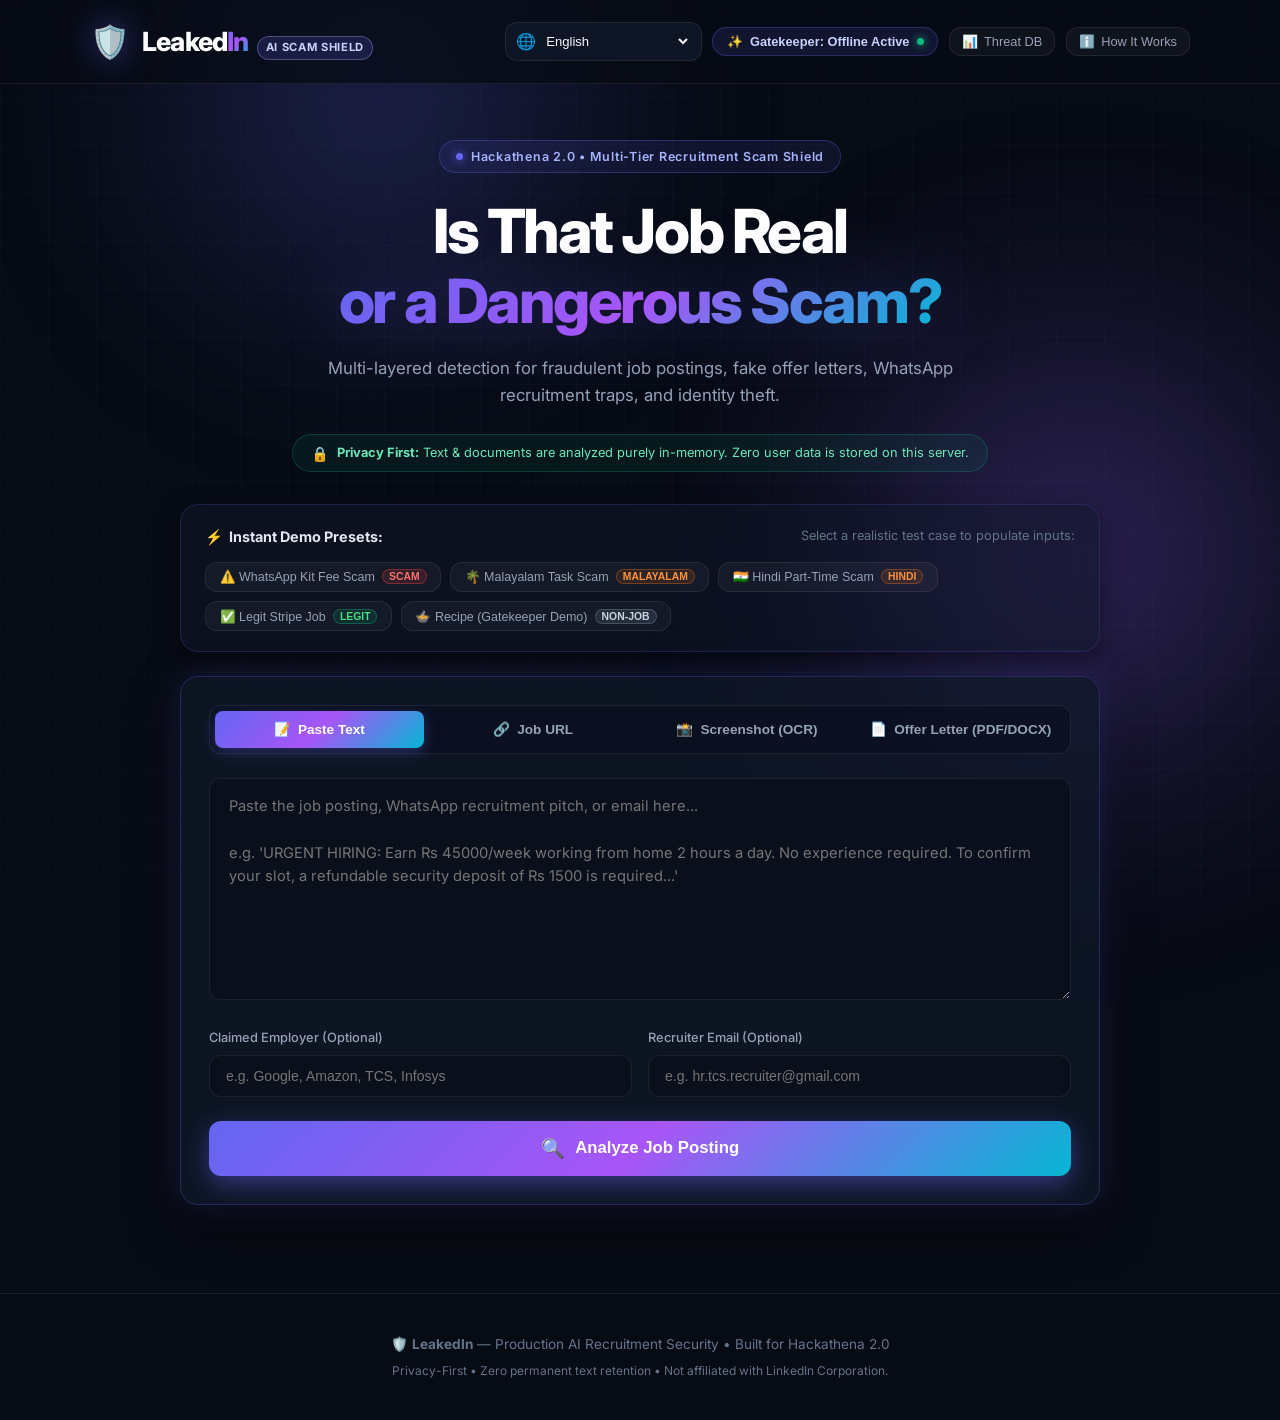
==== commit 11a4d89e: "feat: complete merge of backend ML, forensics, threat DB and deliver luxury UI/UX" ====
--- a/frontend/index.html
+++ b/frontend/index.html
@@ -3,307 +3,721 @@
 <head>
   <meta charset="UTF-8" />
   <meta name="viewport" content="width=device-width, initial-scale=1.0" />
-  <title>LeakedIn — AI Recruitment Fraud Detector</title>
-  <meta name="description" content="Paste any job posting and instantly detect scams with AI-powered analysis. Risk scores, red flags, and explainable results." />
+  <title>LeakedIn — AI Recruitment Fraud & Scam Shield</title>
+  <meta name="description" content="Production-grade AI shield against job scams, fraudulent offer letters, fake WhatsApp recruiters, and identity theft. In-memory analysis with zero data retention." />
+  
+  <!-- Fonts -->
   <link rel="preconnect" href="https://fonts.googleapis.com" />
   <link rel="preconnect" href="https://fonts.gstatic.com" crossorigin />
-  <link href="https://fonts.googleapis.com/css2?family=Inter:wght@300;400;500;600;700;800&family=JetBrains+Mono:wght@400;500&display=swap" rel="stylesheet" />
+  <link href="https://fonts.googleapis.com/css2?family=Inter:wght@300;400;500;600;700;800&family=JetBrains+Mono:wght@400;500;600&display=swap" rel="stylesheet" />
+  
   <link rel="stylesheet" href="styles.css" />
 </head>
 <body>
-  <!-- Background particles -->
+  <!-- Ambient background glow & grid -->
   <div class="bg-grid"></div>
-
-  <!-- Header -->
+  <div class="ambient-glow glow-1"></div>
+  <div class="ambient-glow glow-2"></div>
+
+  <!-- HEADER -->
   <header class="header">
-    <div class="logo">
-      <span class="logo-icon">🛡️</span>
-      <span class="logo-text">Leaked<span class="logo-accent">In</span></span>
-    </div>
-    <div class="header-actions">
-      <button class="btn-gemini-status" id="gemini-toggle-btn" type="button" title="Configure Google Gemini Multimodal Gatekeeper">
-        <span class="gemini-sparkle">✨</span>
-        <span class="gemini-label">Gatekeeper: <strong id="gemini-status-label">Offline Active</strong></span>
-        <span class="status-indicator-dot" id="gemini-status-dot"></span>
+    <div class="header-inner">
+      <div class="logo">
+        <span class="logo-icon" aria-hidden="true">🛡️</span>
+        <div class="logo-title-group">
+          <span class="logo-text">Leaked<span class="logo-accent">In</span></span>
+          <span class="logo-tag" data-i18n="tagline_badge">AI Scam Shield</span>
+        </div>
+      </div>
+
+      <div class="header-actions">
+        <!-- Language Switcher -->
+        <div class="lang-switcher">
+          <span class="lang-icon" aria-hidden="true">🌐</span>
+          <select id="lang-select" onchange="changeLanguage(this.value)" aria-label="Select language">
+            <option value="en">English</option>
+            <option value="hi">हिन्दी (Hindi)</option>
+            <option value="ml">മലയാളം (Malayalam)</option>
+          </select>
+        </div>
+
+        <!-- Gemini Gatekeeper Status Pill -->
+        <button class="btn-pill" id="gemini-toggle-btn" type="button" title="Configure AI Gatekeeper & Gemini Multimodal Vision">
+          <span class="pill-sparkle">✨</span>
+          <span class="pill-label">Gatekeeper: <strong id="gemini-status-label">Offline Active</strong></span>
+          <span class="status-indicator-dot" id="gemini-status-dot"></span>
+        </button>
+
+        <!-- Threat DB Stats Button -->
+        <button class="btn-outline-sm" id="btn-stats" type="button" title="View Community Threat Intelligence Stats">
+          <span>📊</span> <span class="hide-mobile">Threat DB</span>
+        </button>
+
+        <!-- How It Works Button -->
+        <button class="btn-outline-sm" onclick="openModal('how-it-works-modal')" type="button" aria-label="How it works">
+          <span>ℹ️</span> <span data-i18n="btn_how_it_works" class="hide-mobile">How It Works</span>
+        </button>
+      </div>
+    </div>
+  </header>
+
+  <!-- HERO SECTION -->
+  <section class="hero">
+    <div class="hero-badge">
+      <span class="pulse-dot"></span>
+      <span>Hackathena 2.0 &bull; Multi-Tier Recruitment Scam Shield</span>
+    </div>
+    <h1 class="hero-title">
+      Is That Job Real<br />
+      <span class="gradient-text">or a Dangerous Scam?</span>
+    </h1>
+    <p class="hero-sub" data-i18n="header_sub">
+      Multi-layered detection for fraudulent job postings, fake offer letters, WhatsApp recruitment traps, and identity theft.
+    </p>
+
+    <!-- Privacy Banner -->
+    <div class="privacy-badge" role="status">
+      <span class="privacy-icon">🔒</span>
+      <span data-i18n="privacy_note"><strong>Privacy First:</strong> Text & documents are analyzed purely in-memory. Zero user data is stored on this server.</span>
+    </div>
+  </section>
+
+  <!-- MAIN CONTAINER -->
+  <main class="container">
+
+    <!-- PRESET DEMO SELECTOR -->
+    <section class="card sample-card" aria-label="Instant demo selector">
+      <div class="sample-header">
+        <div class="sample-title-group">
+          <span class="sample-icon">⚡</span>
+          <strong data-i18n="sample_title">Instant Demo Presets:</strong>
+        </div>
+        <span class="sample-hint" data-i18n="sample_hint">Select a realistic test case to populate inputs:</span>
+      </div>
+      <div class="sample-buttons" id="sample-buttons">
+        <!-- Rendered dynamically via JS for localized titles -->
+      </div>
+    </section>
+
+    <!-- INPUT TABS CARD -->
+    <section class="card input-card">
+      <nav class="tabs" role="tablist">
+        <button class="tab active" data-tab="text" role="tab" aria-selected="true" id="tab-btn-text">
+          <span>📝</span> <span data-i18n="tab_text">Paste Text</span>
+        </button>
+        <button class="tab" data-tab="url" role="tab" aria-selected="false" id="tab-btn-url">
+          <span>🔗</span> <span data-i18n="tab_url">Job URL</span>
+        </button>
+        <button class="tab" data-tab="image" role="tab" aria-selected="false" id="tab-btn-image">
+          <span>📸</span> <span data-i18n="tab_image">Screenshot (OCR)</span>
+        </button>
+        <button class="tab" data-tab="document" role="tab" aria-selected="false" id="tab-btn-document">
+          <span>📄</span> <span data-i18n="tab_document">Offer Letter (PDF/DOCX)</span>
+        </button>
+      </nav>
+
+      <!-- TAB 1: TEXT -->
+      <div class="tab-content active" id="tab-text" role="tabpanel">
+        <textarea
+          id="job-text"
+          placeholder="Paste the job posting, WhatsApp recruitment pitch, or email here...&#10;&#10;e.g. 'URGENT HIRING: Earn Rs 45000/week working from home 2 hours a day. No experience required. To confirm your slot, a refundable security deposit of Rs 1500 is required...'"
+          rows="8"
+          aria-label="Job posting text"
+        ></textarea>
+      </div>
+
+      <!-- TAB 2: URL -->
+      <div class="tab-content" id="tab-url" role="tabpanel">
+        <div class="url-input-wrap">
+          <input type="url" id="job-url" placeholder="https://example-careers.com/jobs/view/1234" class="url-input" aria-label="Job posting URL" />
+        </div>
+        <p class="field-hint" data-i18n="url_hint">
+          🛡️ Protected with SSRF safeguards. If blocked by authentication (LinkedIn, Naukri), copy and paste the text directly into the Text tab.
+        </p>
+      </div>
+
+      <!-- TAB 3: IMAGE / SCREENSHOT -->
+      <div class="tab-content" id="tab-image" role="tabpanel">
+        <div
+          class="upload-zone"
+          id="upload-zone-img"
+          onclick="document.getElementById('image-upload').click()"
+          ondragover="handleDragOver(event)"
+          ondragleave="handleDragLeave(event)"
+          ondrop="handleImageDrop(event)"
+          tabindex="0"
+          role="button"
+          aria-label="Upload screenshot"
+        >
+          <div class="upload-icon">📸</div>
+          <p><strong data-i18n="upload_img_title">Click to upload or drag & drop a screenshot</strong></p>
+          <p class="upload-hint" data-i18n="upload_img_hint">Supports JPG, PNG, WEBP &bull; Press <kbd>Ctrl+V</kbd> to paste directly &bull; 100% offline local OCR</p>
+          <input type="file" id="image-upload" accept="image/*" style="display:none" onchange="previewImage(event)" />
+        </div>
+
+        <div id="image-preview-container" class="preview-box" style="display:none">
+          <img id="image-preview" src="" alt="Screenshot Preview" />
+          <div class="preview-bar">
+            <span id="image-filename" class="preview-filename">screenshot.png</span>
+            <button class="btn-clear" onclick="clearImage()" type="button" aria-label="Remove image">✕ <span data-i18n="remove">Remove</span></button>
+          </div>
+        </div>
+
+        <!-- Extracted OCR Preview -->
+        <div id="ocr-extracted-container" class="ocr-extracted-box" style="display:none">
+          <div class="ocr-extracted-header">
+            <span>📄 Extracted OCR Text:</span>
+            <span class="badge-subtle" id="ocr-char-count">0 chars</span>
+          </div>
+          <textarea id="ocr-extracted-text" rows="3" readonly></textarea>
+        </div>
+      </div>
+
+      <!-- TAB 4: DOCUMENT (OFFER LETTER FORENSICS) -->
+      <div class="tab-content" id="tab-document" role="tabpanel">
+        <div
+          class="upload-zone"
+          id="upload-zone-doc"
+          onclick="document.getElementById('doc-upload').click()"
+          ondragover="handleDragOver(event)"
+          ondragleave="handleDragLeave(event)"
+          ondrop="handleDocDrop(event)"
+          tabindex="0"
+          role="button"
+          aria-label="Upload offer letter document"
+        >
+          <div class="upload-icon">📑</div>
+          <p><strong data-i18n="upload_doc_title">Upload Offer Letter or Contract (PDF / DOCX)</strong></p>
+          <p class="upload-hint" data-i18n="upload_doc_hint">Max 5 MB &bull; Analyzes CIN/GST, suspicious signatory clauses, metadata mismatches & layout</p>
+          <input
+            type="file"
+            id="doc-upload"
+            accept=".pdf,.docx,application/pdf,application/vnd.openxmlformats-officedocument.wordprocessingml.document"
+            style="display:none"
+            onchange="previewDoc(event)"
+          />
+        </div>
+
+        <div id="doc-preview-container" class="doc-file-info" style="display:none">
+          <span class="doc-icon">📄</span>
+          <span id="doc-filename">filename.pdf</span>
+          <button class="btn-clear-inline" onclick="clearDoc()" type="button" aria-label="Remove document">✕</button>
+        </div>
+      </div>
+
+      <!-- COMMON OPTIONAL FIELDS -->
+      <div class="input-row">
+        <div class="field-wrap">
+          <label for="company-name" class="field-label">Claimed Employer (Optional)</label>
+          <input type="text" id="company-name" placeholder="e.g. Google, Amazon, TCS, Infosys" />
+        </div>
+        <div class="field-wrap">
+          <label for="contact-email" class="field-label">Recruiter Email (Optional)</label>
+          <input type="email" id="contact-email" placeholder="e.g. hr.tcs.recruiter@gmail.com" />
+        </div>
+      </div>
+
+      <!-- MAIN ACTION BUTTON -->
+      <button class="btn-analyze" id="btn-analyze-main" onclick="runAnalysis()">
+        <span class="btn-icon">🔍</span>
+        <span id="btn-analyze-label" data-i18n="btn_scan_text">Analyze Job Posting</span>
+        <span class="btn-spinner" id="main-spinner" style="display:none"></span>
       </button>
-    </div>
-  </header>
-
-  <!-- Hero -->
-  <section class="hero">
-    <div class="hero-badge">🚨 Hackathena 2.0 &nbsp;|&nbsp; Day 1: Job Posting Scanner</div>
-    <h1 class="hero-title">Is That Job Real<br /><span class="gradient-text">or a Scam?</span></h1>
-    <p class="hero-sub">Paste any job offer — from WhatsApp, email, LinkedIn, or Naukri. Our AI analyses it in seconds and shows you every red flag.</p>
-  </section>
-
-  <!-- Main analyzer card -->
-  <main class="analyzer-wrapper">
-    <div class="analyzer-card">
-
-      <!-- Input Mode Tabs -->
-      <div class="input-tabs">
-        <button class="tab-btn active" id="tab-text" type="button">
-          <span class="tab-icon">📝</span> Paste Text
-        </button>
-        <button class="tab-btn" id="tab-image" type="button">
-          <span class="tab-icon">📸</span> Image / Screenshot
-        </button>
-      </div>
-
-      <!-- Input Section -->
-      <div class="input-section">
-
-        <!-- Panel 1: Text Input -->
-        <div class="input-panel active" id="panel-text">
-          <div class="input-header">
-            <label class="input-label" for="job-text">Paste Job Description</label>
-            <div class="sample-buttons">
-              <button type="button" class="btn-sample btn-sample-scam" id="load-scam">⚠️ Load Scam Text</button>
-              <button type="button" class="btn-sample btn-sample-real" id="load-real">✅ Load Real Job</button>
-              <button type="button" class="btn-sample btn-sample-other" id="load-other">🍲 Load Recipe (Non-Job)</button>
-            </div>
-          </div>
-          <textarea
-            id="job-text"
-            class="job-textarea"
-            placeholder="Paste the full job description, including title, company, salary, requirements, and contact details...&#10;&#10;Example: 'URGENT HIRING: Earn Rs 45000/week from home. No experience required. WhatsApp us now...'"
-            rows="9"
-            spellcheck="false"
-          ></textarea>
-        </div>
-
-        <!-- Panel 2: Image / Screenshot Input -->
-        <div class="input-panel hidden" id="panel-image">
-          <div class="input-header">
-            <label class="input-label">Upload or Paste Screenshot</label>
-            <div class="sample-buttons">
-              <button type="button" class="btn-sample btn-sample-scam" id="load-scam-img">⚠️ Load Scam Screenshot</button>
-              <button type="button" class="btn-sample btn-sample-real" id="load-real-img">✅ Load Real Screenshot</button>
-            </div>
-          </div>
-
-          <!-- Drag and drop zone -->
-          <div class="drop-zone" id="drop-zone">
-            <input type="file" id="file-input" accept="image/png,image/jpeg,image/jpg,image/webp,image/bmp,image/tiff" class="file-input-hidden" />
-            <div class="drop-zone-prompt" id="drop-prompt">
-              <div class="drop-icon">🖼️</div>
-              <p class="drop-main-text">Drag & drop job posting image here, or <span class="drop-browse">browse files</span></p>
-              <p class="drop-sub-text">Supports PNG, JPG, WebP, BMP &nbsp;•&nbsp; Or simply press <kbd>Ctrl+V</kbd> to paste a screenshot directly</p>
-            </div>
-
-            <!-- Preview thumbnail inside drop zone -->
-            <div class="drop-zone-preview hidden" id="drop-preview">
-              <img id="preview-img" src="" alt="Job posting screenshot preview" />
-              <div class="preview-overlay">
-                <span class="preview-filename" id="preview-filename">screenshot.png</span>
-                <button type="button" class="btn-remove-image" id="remove-img-btn" title="Remove image">✕ Remove</button>
+    </section>
+
+    <!-- LOADING STATE / SKELETON -->
+    <section class="card loading-card" id="loading" style="display:none" aria-live="polite">
+      <div class="spinner"></div>
+      <p id="loading-text" class="loading-title" data-i18n="loading_text">
+        Analyzing content across ML and Heuristic intelligence layers...
+      </p>
+      <div class="skeleton-container">
+        <div class="skeleton-line skeleton-header"></div>
+        <div class="skeleton-line skeleton-body"></div>
+        <div class="skeleton-line skeleton-body short"></div>
+      </div>
+    </section>
+
+    <!-- RESULTS SECTION -->
+    <section id="results" class="results-wrapper" style="display:none" aria-live="polite">
+
+      <!-- GATEKEEPER INTERCEPTION CARD (For Non-Job Content) -->
+      <div class="card gatekeeper-card" id="gatekeeper-alert" style="display:none">
+        <div class="gatekeeper-header">
+          <div class="gatekeeper-icon-box">🚫</div>
+          <div class="gatekeeper-meta">
+            <span class="badge-warning" id="gk-badge">Non-Recruitment Content</span>
+            <h2 class="gatekeeper-title" id="gk-title">Not a Job Posting</h2>
+            <p class="gatekeeper-desc" id="gk-reasoning">
+              The submitted content appears to be a general conversation, recipe, or non-recruitment text.
+            </p>
+          </div>
+          <span class="gk-provider-tag" id="gk-provider">Offline Gatekeeper</span>
+        </div>
+
+        <div class="gatekeeper-details-grid">
+          <div class="gk-detail-box">
+            <span class="gk-detail-label">Detected Category</span>
+            <strong class="gk-detail-val" id="gk-category">General Prompt / Recipe</strong>
+          </div>
+          <div class="gk-detail-box">
+            <span class="gk-detail-label">Relevance Confidence</span>
+            <strong class="gk-detail-val" id="gk-confidence">95%</strong>
+          </div>
+          <div class="gk-detail-box">
+            <span class="gk-detail-label">Scam Risk Assessment</span>
+            <span class="gk-detail-val gk-skipped">Analysis Withheld</span>
+          </div>
+        </div>
+
+        <div class="gatekeeper-advice-box">
+          <strong>💡 Why was fraud scoring withheld?</strong>
+          <p id="gk-suggestion">
+            LeakedIn uses an AI Gatekeeper to ensure scoring is only calculated on actual employment recruitment offers. To test fraud detection, please provide a job description or internship announcement.
+          </p>
+        </div>
+
+        <button class="btn-reset" onclick="resetUI()" type="button">
+          ← <span data-i18n="btn_reset">Try With a Job Posting</span>
+        </button>
+      </div>
+
+      <!-- MAIN JOB ANALYSIS CONTAINER -->
+      <div id="job-analysis-content">
+
+        <!-- 1. VERIFIED RECRUITMENT BANNER -->
+        <div class="job-verified-banner" id="job-verified-banner">
+          <span class="verified-icon">🛡️</span>
+          <div class="verified-meta">
+            <span class="verified-title">Verified Recruitment Posting</span>
+            <span class="verified-sub">Inspected by <strong id="verified-engine">AI Gatekeeper Layer</strong></span>
+          </div>
+          <span class="verified-confidence" id="verified-confidence">95% match</span>
+        </div>
+
+        <!-- 2. VERDICT & GAUGE CARD -->
+        <div class="card verdict-card" id="verdict-card">
+          <div class="verdict-header">
+            <!-- Circular SVG Risk Gauge -->
+            <div class="risk-gauge-container">
+              <svg class="risk-gauge" viewBox="0 0 200 120" xmlns="http://www.w3.org/2000/svg">
+                <path d="M 20 100 A 80 80 0 0 1 180 100" fill="none" stroke="#1e293b" stroke-width="16" stroke-linecap="round"/>
+                <path id="gauge-fill" d="M 20 100 A 80 80 0 0 1 180 100" fill="none" stroke="#22c55e" stroke-width="16" stroke-linecap="round" stroke-dasharray="251.2" stroke-dashoffset="251.2"/>
+                <text x="100" y="88" text-anchor="middle" class="gauge-score" id="gauge-score">0</text>
+                <text x="100" y="108" text-anchor="middle" class="gauge-label">/ 100</text>
+              </svg>
+              <span class="gauge-sub" data-i18n="risk_score_label">Risk Score</span>
+            </div>
+
+            <!-- Verdict Titles & Badges -->
+            <div class="verdict-titles">
+              <div class="verdict-badge-row">
+                <span class="verdict-level-pill" id="verdict-level">Suspicious</span>
+                <span class="lang-tag" id="detected-lang-tag">🌐 Lang: EN</span>
+                <span class="timing-tag" id="timing-tag">⚡ 32ms</span>
               </div>
-            </div>
-          </div>
-
-          <!-- OCR Status Indicator -->
-          <div class="ocr-status-card hidden" id="ocr-status-card">
-            <span class="ocr-spinner"></span>
-            <span class="ocr-status-text" id="ocr-status-text">Scanning image text with OCR...</span>
-          </div>
-
-          <!-- Extracted text preview -->
-          <div class="ocr-extracted-card hidden" id="ocr-extracted-card">
-            <div class="ocr-extracted-header">
-              <span class="ocr-extracted-title">📄 Extracted Text from Image (<span id="ocr-char-count">0</span> characters)</span>
-              <span class="ocr-engine-badge" id="ocr-engine-badge">OCR Ready</span>
-            </div>
-            <textarea id="ocr-extracted-text" class="ocr-extracted-textarea" rows="4" placeholder="Extracted text will appear here..."></textarea>
-          </div>
-        </div>
-
-        <!-- Optional fields (common to both modes) -->
-        <div class="optional-fields">
-          <div class="field-group">
-            <label class="field-label" for="company-name">Company Name (optional)</label>
-            <input type="text" id="company-name" class="field-input" placeholder="e.g. TCS, Google, Infosys" />
-          </div>
-          <div class="field-group">
-            <label class="field-label" for="contact-email">Contact Email (optional)</label>
-            <input type="text" id="contact-email" class="field-input" placeholder="e.g. hr@company.com" />
-          </div>
-        </div>
-
-        <button class="btn-analyze" id="analyze-btn" type="button">
-          <span id="btn-label">🔍 Analyze Job Posting</span>
-          <span id="btn-spinner" class="btn-spinner hidden"></span>
-        </button>
-      </div>
-
-      <!-- Results Section (hidden until analysis) -->
-      <div class="results-section hidden" id="results">
-
-        <!-- Gatekeeper Alert Card (Shown when input is NOT a recruitment posting) -->
-        <div class="gatekeeper-alert-card hidden" id="gatekeeper-alert">
-          <div class="gatekeeper-alert-header">
-            <div class="gatekeeper-icon-box">🚫</div>
-            <div class="gatekeeper-alert-meta">
-              <div class="gatekeeper-badge" id="gk-badge">Non-Recruitment Content</div>
-              <h2 class="gatekeeper-title" id="gk-title">Not a Job Posting</h2>
-            </div>
-            <span class="gk-provider-tag" id="gk-provider">Offline Heuristic Gatekeeper</span>
-          </div>
-          <p class="gatekeeper-desc" id="gk-reasoning">This input does not appear to be a job vacancy, hiring announcement, or internship offer.</p>
-          <div class="gatekeeper-details-grid">
-            <div class="gk-detail-box">
-              <span class="gk-detail-label">Detected Category</span>
-              <span class="gk-detail-val" id="gk-category">Recipe / Casual Content</span>
-            </div>
-            <div class="gk-detail-box">
-              <span class="gk-detail-label">Relevance Confidence</span>
-              <span class="gk-detail-val" id="gk-confidence">95%</span>
-            </div>
-            <div class="gk-detail-box">
-              <span class="gk-detail-label">Scam Risk Assessment</span>
-              <span class="gk-detail-val gk-skipped">Analysis Skipped</span>
-            </div>
-          </div>
-          <div class="gatekeeper-advice-box">
-            <strong>💡 Why was fraud scoring skipped?</strong>
-            <p id="gk-suggestion">LeakedIn uses an AI Gatekeeper to ensure fraud scoring is only calculated on actual employment recruitment offers. To test fraud detection, please provide a job description or internship announcement.</p>
-          </div>
-          <button class="btn-reanalyze" id="gk-retry-btn" type="button" style="margin-top: 16px;">🔄 Try With a Job Posting</button>
-        </div>
-
-        <!-- Job Posting Analysis Content (Shown when input IS a job posting) -->
-        <div id="job-analysis-content">
-
-          <!-- Verified Recruitment Content Banner -->
-          <div class="job-verified-banner" id="job-verified-banner">
-            <span class="verified-icon">🛡️</span>
-            <div class="verified-meta">
-              <span class="verified-title">Verified Recruitment Content</span>
-              <span class="verified-sub">Inspected by <strong id="verified-engine">AI Gatekeeper</strong></span>
-            </div>
-            <span class="verified-confidence" id="verified-confidence">95% match</span>
-          </div>
-
-          <!-- Gemini AI Insights (Optional, if Gemini returned notes) -->
-          <div class="gemini-insights-card hidden" id="gemini-insights-card">
-            <div class="gemini-insights-header">
-              <span class="sparkle-icon">✨</span>
-              <span class="gemini-insights-title">Google Gemini Multimodal Insights</span>
-            </div>
-            <p class="gemini-insights-text" id="gemini-insights-text"></p>
-          </div>
-
-          <!-- Risk Score Widget -->
-          <div class="risk-widget">
-            <div class="risk-gauge-wrapper">
-              <svg class="risk-gauge" viewBox="0 0 200 120" xmlns="http://www.w3.org/2000/svg">
-                <!-- Track -->
-                <path d="M 20 100 A 80 80 0 0 1 180 100" fill="none" stroke="#1e293b" stroke-width="16" stroke-linecap="round"/>
-                <!-- Fill arc (dynamic via JS) -->
-                <path id="gauge-fill" d="M 20 100 A 80 80 0 0 1 180 100" fill="none" stroke="#22c55e" stroke-width="16" stroke-linecap="round" stroke-dasharray="251.2" stroke-dashoffset="251.2"/>
-                <!-- Score text -->
-                <text x="100" y="95" text-anchor="middle" class="gauge-score" id="gauge-score">0</text>
-                <text x="100" y="112" text-anchor="middle" class="gauge-label">/ 100</text>
-              </svg>
-            </div>
-            <div class="risk-meta">
-              <div class="risk-level-badge" id="risk-badge">Analyzing...</div>
-              <div class="risk-verdict" id="risk-verdict"></div>
-            </div>
-          </div>
-
-          <!-- Score Breakdown Bar -->
-          <div class="score-breakdown">
-            <h3 class="section-title">📊 Score Breakdown</h3>
-            <div class="breakdown-bars">
-              <div class="breakdown-item">
-                <span class="breakdown-label">🤖 ML Model</span>
-                <div class="breakdown-track">
-                  <div class="breakdown-fill" id="ml-bar" style="width:0%"></div>
-                </div>
-                <span class="breakdown-pct" id="ml-pct">0%</span>
+              <h2 class="verdict-text" id="verdict-text">Probable Scam Detected</h2>
+              <p class="verdict-desc" id="verdict-desc"></p>
+            </div>
+          </div>
+
+          <!-- Gauge Scale Legend -->
+          <div class="gauge-labels-row">
+            <span class="g-safe" data-i18n="scale_safe">Safe (0-25)</span>
+            <span class="g-low" data-i18n="scale_low">Low Risk (26-50)</span>
+            <span class="g-suspicious" data-i18n="scale_suspicious">Suspicious (51-75)</span>
+            <span class="g-high" data-i18n="scale_high">High Risk (76-100)</span>
+          </div>
+
+          <!-- METRICS GRID -->
+          <div class="metrics-grid">
+            <div class="metric-box">
+              <span class="metric-label" data-i18n="metric_ml">🤖 ML Fraud Likelihood</span>
+              <span class="metric-val" id="ml-score-val">--%</span>
+              <div class="metric-bar-track">
+                <div class="metric-bar-fill" id="ml-bar" style="width: 0%"></div>
               </div>
-              <div class="breakdown-item">
-                <span class="breakdown-label">📐 Rules Engine</span>
-                <div class="breakdown-track">
-                  <div class="breakdown-fill" id="rule-bar" style="width:0%"></div>
-                </div>
-                <span class="breakdown-pct" id="rule-pct">0%</span>
+            </div>
+            <div class="metric-box">
+              <span class="metric-label" data-i18n="metric_rules">🚩 Triggered Rules</span>
+              <span class="metric-val" id="rules-count-val">0 Flags</span>
+              <div class="metric-bar-track">
+                <div class="metric-bar-fill" id="rules-bar" style="width: 0%"></div>
               </div>
-              <div class="breakdown-item">
-                <span class="breakdown-label">🌐 Domain Check</span>
-                <div class="breakdown-track">
-                  <div class="breakdown-fill" id="domain-bar" style="width:0%"></div>
-                </div>
-                <span class="breakdown-pct" id="domain-pct">0%</span>
+            </div>
+            <div class="metric-box">
+              <span class="metric-label" data-i18n="metric_calib">🎯 Calibrated Confidence</span>
+              <span class="metric-val" id="calib-score-val">--%</span>
+              <div class="metric-bar-track">
+                <div class="metric-bar-fill" id="calib-bar" style="width: 0%"></div>
               </div>
             </div>
           </div>
-
-          <!-- Red Flags -->
-          <div class="flags-section" id="flags-section">
-            <h3 class="section-title">🚩 Red Flags Detected</h3>
-            <div id="flags-list" class="flags-list"></div>
-          </div>
-
-          <!-- Highlighted Text -->
-          <div class="highlight-section" id="highlight-section">
-            <h3 class="section-title">🔍 Suspicious Text Highlighted</h3>
-            <div id="highlighted-text" class="highlighted-text"></div>
-          </div>
-
-          <!-- Recommendations -->
-          <div class="recs-section" id="recs-section">
-            <h3 class="section-title">💡 What To Do</h3>
-            <ul class="recs-list" id="recs-list"></ul>
-          </div>
-
-          <!-- Re-analyze button -->
-          <button class="btn-reanalyze" id="reanalyze-btn">🔄 Analyze Another Job</button>
-        </div>
-      </div>
-
-      <!-- Empty error state -->
-      <div class="error-state hidden" id="error-state">
-        <span class="error-icon">⚠️</span>
-        <p id="error-message">Something went wrong. Please try again.</p>
-      </div>
-    </div>
+        </div>
+
+        <!-- 3. SAFETY ADVICE & 1930 CYBERCRIME HELPLINE -->
+        <div class="card advice-card" id="advice-card">
+          <div class="section-title">
+            <span class="section-icon">🛡️</span>
+            <h3 data-i18n="advice_title">What You Should Do Next</h3>
+          </div>
+
+          <!-- URGENT NOTICE (For High Risk) -->
+          <div class="urgent-banner" id="urgent-banner" style="display:none">
+            <span class="urgent-icon">🚨</span>
+            <div class="urgent-text">
+              <strong data-i18n="urgent_label">CRITICAL NOTICE:</strong>
+              <span id="urgent-message">Immediate steps are needed to safeguard your financial or identity security.</span>
+            </div>
+          </div>
+
+          <ul class="advice-list" id="advice-list"></ul>
+
+          <!-- HELPLINE 1930 CALLOUT -->
+          <div class="helpline-callout" id="helpline-callout">
+            <div class="helpline-left">
+              <span class="helpline-badge">🚨 1930</span>
+              <div>
+                <strong data-i18n="helpline_title">National Cyber Crime Reporting Helpline</strong>
+                <p data-i18n="helpline_desc">
+                  If money was transferred or sensitive IDs were leaked, dial 1930 immediately or file an incident at <strong>cybercrime.gov.in</strong>.
+                </p>
+              </div>
+            </div>
+            <div class="helpline-actions">
+              <button class="btn-secondary-sm" onclick="copyCybercrimeDraft()" type="button" data-i18n="btn_copy_police">
+                📋 Copy Police Complaint
+              </button>
+              <button class="btn-outline-sm" onclick="openModal('complaint-modal')" type="button">
+                👁️ View Draft
+              </button>
+            </div>
+          </div>
+        </div>
+
+        <!-- 4. EXPLAINABLE ML (XAI) -->
+        <div class="card xai-card" id="explanation-card">
+          <div class="section-title">
+            <span class="section-icon">🧠</span>
+            <h3 data-i18n="xai_title">Why the Machine Learning Model Flagged This</h3>
+          </div>
+          <p class="section-desc" data-i18n="xai_desc">
+            Top vocabulary tokens and n-grams influencing the model weights for this prediction:
+          </p>
+          <div class="xai-grid">
+            <div class="xai-col fraud-col">
+              <span class="xai-col-title" data-i18n="xai_fraud_col">⚠️ Scam-Associated Triggers:</span>
+              <div id="top-fraud-ngrams" class="chips-container"></div>
+            </div>
+            <div class="xai-col legit-col">
+              <span class="xai-col-title" data-i18n="xai_legit_col">✅ Legitimacy Indicators:</span>
+              <div id="top-legit-ngrams" class="chips-container"></div>
+            </div>
+          </div>
+        </div>
+
+        <!-- 5. EXTRACTED ENTITIES & COMMUNITY REPUTATION -->
+        <div class="card entities-card" id="entities-card">
+          <div class="section-title">
+            <span class="section-icon">🔎</span>
+            <h3 data-i18n="entities_title">Extracted Entities & Community Reputation Intelligence</h3>
+          </div>
+          <p class="section-desc" data-i18n="entities_desc">
+            Identified contact points cross-checked against our community blacklist database:
+          </p>
+
+          <!-- REPUTATION HIT ALERT -->
+          <div id="reputation-alert" class="reputation-alert" style="display:none">
+            <span class="rep-icon">⛔</span>
+            <div id="reputation-alert-content"></div>
+          </div>
+
+          <div class="entities-grid" id="entities-grid"></div>
+        </div>
+
+        <!-- 6. DOMAIN & CORPORATE IDENTITY VERIFICATION -->
+        <div class="card domain-card" id="domain-card">
+          <div class="section-title">
+            <span class="section-icon">🌐</span>
+            <h3 data-i18n="domain_title">Domain & Corporate Identity Verification</h3>
+          </div>
+          <div id="domain-flags-list" class="domain-flags-list"></div>
+        </div>
+
+        <!-- 7. RULE ENGINE RED FLAGS -->
+        <div class="card red-flags-card" id="red-flags-card">
+          <div class="section-title">
+            <span class="section-icon">🚩</span>
+            <h3 data-i18n="red_flags_title">Rule Engine Red Flags Detected</h3>
+          </div>
+          <div id="red-flags-list" class="red-flags-list"></div>
+        </div>
+
+        <!-- 8. INTERACTIVE PHRASE INSPECTION -->
+        <div class="card highlight-card" id="highlighted-card">
+          <div class="section-title">
+            <span class="section-icon">🔍</span>
+            <h3 data-i18n="highlights_title">Interactive Phrase Inspection</h3>
+          </div>
+          <p class="section-desc" data-i18n="highlights_desc">
+            Hover or tap on any highlighted term to view why it was categorized:
+          </p>
+          <div id="highlighted-text" class="highlight-box"></div>
+        </div>
+
+        <!-- 9. OFFER LETTER FORENSICS (When PDF/DOCX was analyzed) -->
+        <div class="card doc-forensics-card" id="doc-forensics-card" style="display:none">
+          <div class="section-title">
+            <span class="section-icon">📑</span>
+            <h3>Offer Letter Forensics & Layout Inspection</h3>
+          </div>
+          <div id="doc-forensics-content"></div>
+        </div>
+
+        <!-- 10. ACTION TOOLBAR -->
+        <div class="action-toolbelt">
+          <button class="btn-tool" onclick="copyResultSummary()" type="button">
+            📋 <span data-i18n="btn_copy_summary">Copy Scan Summary</span>
+          </button>
+          <button class="btn-tool" onclick="exportShareablePNG()" type="button">
+            🖼️ <span data-i18n="btn_export_png">Download Shareable Card (PNG)</span>
+          </button>
+          <button class="btn-tool btn-danger-tool" onclick="openModal('report-modal')" type="button">
+            🚨 <span data-i18n="btn_report_db">Report to Scam DB</span>
+          </button>
+          <button class="btn-tool" onclick="openModal('feedback-modal')" type="button">
+            💬 <span data-i18n="btn_feedback">Feedback</span>
+          </button>
+        </div>
+
+        <!-- RESET BUTTON -->
+        <button class="btn-reset" onclick="resetUI()" type="button">
+          ← <span data-i18n="btn_reset">Analyze Another Posting</span>
+        </button>
+
+      </div>
+    </section>
+
+    <!-- ERROR STATE -->
+    <section class="card error-card" id="error-card" style="display:none" role="alert">
+      <div class="error-icon">❌</div>
+      <p id="error-message" class="error-text">Something went wrong. Please try again.</p>
+      <button class="btn-reset" onclick="resetUI()" type="button">← <span data-i18n="try_again">Try Again</span></button>
+    </section>
+
   </main>
 
-  <!-- Gemini API Key Configuration Modal -->
-  <div class="modal-backdrop hidden" id="gemini-modal">
-    <div class="modal-card">
+  <!-- ==================== MODALS ==================== -->
+
+  <!-- 1. HOW IT WORKS MODAL -->
+  <div class="modal" id="how-it-works-modal" role="dialog" aria-modal="true" aria-hidden="true">
+    <div class="modal-backdrop" onclick="closeModal('how-it-works-modal')"></div>
+    <div class="modal-content">
       <div class="modal-header">
-        <div class="modal-title-group">
-          <span class="modal-icon">✨</span>
-          <h3 class="modal-title">Google Gemini AI Gatekeeper</h3>
-        </div>
-        <button class="modal-close" id="gemini-modal-close" type="button">&times;</button>
+        <h3>🛡️ <span data-i18n="modal_hiw_title">How LeakedIn Works</span></h3>
+        <button class="modal-close" onclick="closeModal('how-it-works-modal')" aria-label="Close modal">✕</button>
       </div>
       <div class="modal-body">
-        <p class="modal-desc">
-          Configure Google Gemini (<code>gemini-1.5-flash</code>) for multimodal vision scan on uploaded screenshots and semantic relevance verification.
+        <p data-i18n="hiw_intro">LeakedIn does not rely on a single fragile rule or a black-box AI. It executes an <strong>Intelligent 5-Tier Hybrid Pipeline</strong>:</p>
+        
+        <div class="step-card">
+          <div class="step-num">0</div>
+          <div>
+            <strong>AI Gatekeeper & Vision Filter:</strong> Intercepts non-recruitment submissions (recipes, candidate CVs, casual chats) to eliminate false positives before scoring.
+          </div>
+        </div>
+        <div class="step-card">
+          <div class="step-num">1</div>
+          <div>
+            <strong>Unicode & Script Normalizer:</strong> Strips zero-width exploits, homoglyphs (Cyrillic lookalikes), leetspeak, and resolves Indian phone & currency constructs with exact character mapping.
+          </div>
+        </div>
+        <div class="step-card">
+          <div class="step-num">2</div>
+          <div>
+            <strong>Calibrated ML Classifier:</strong> Isotonic-calibrated Logistic Regression with sublinear TF-IDF trained on EMSCAD and real-world Indian scam datasets. Provides linear-time XAI explainability.
+          </div>
+        </div>
+        <div class="step-card">
+          <div class="step-num">3</div>
+          <div>
+            <strong>Multilingual Heuristic Engine:</strong> 42 YAML-compiled regex patterns targeting Indian scam vectors in English, Hindi (Devanagari), Malayalam, and Hinglish/Manglish.
+          </div>
+        </div>
+        <div class="step-card">
+          <div class="step-num">4</div>
+          <div>
+            <strong>Domain, Identity & Threat DB:</strong> Damerau-Levenshtein typosquat checks against 100+ top employers, free-email spoof detection, and salted SHA-256 community blacklist lookups.
+          </div>
+        </div>
+      </div>
+      <div class="modal-footer">
+        <button class="btn-primary-sm" onclick="closeModal('how-it-works-modal')">Understood</button>
+      </div>
+    </div>
+  </div>
+
+  <!-- 2. GEMINI CONFIG MODAL -->
+  <div class="modal" id="gemini-modal" role="dialog" aria-modal="true" aria-hidden="true">
+    <div class="modal-backdrop" onclick="closeModal('gemini-modal')"></div>
+    <div class="modal-content">
+      <div class="modal-header">
+        <h3>✨ Google Gemini AI Gatekeeper</h3>
+        <button class="modal-close" onclick="closeModal('gemini-modal')">✕</button>
+      </div>
+      <div class="modal-body">
+        <p class="modal-hint">
+          Configure Google Gemini (<code>gemini-1.5-flash</code>) for cloud multimodal screenshot scanning and semantic content classification.
         </p>
         <div class="modal-status-box" id="modal-status-box">
           <span class="modal-status-dot" id="modal-status-dot"></span>
           <span id="modal-status-text">Checking status...</span>
         </div>
-        <div class="field-group" style="margin-top: 16px;">
-          <label class="field-label" for="gemini-key-input">Gemini API Key (Optional)</label>
-          <input type="password" id="gemini-key-input" class="field-input" placeholder="AIzaSy..." />
-          <p class="field-help">If left empty, LeakedIn automatically operates with the zero-config offline heuristic gatekeeper.</p>
-        </div>
-      </div>
-      <div class="modal-actions">
-        <button class="btn-modal-secondary" id="gemini-clear-btn" type="button">Clear Key</button>
-        <button class="btn-modal-primary" id="gemini-save-btn" type="button">Save & Apply</button>
+        <div class="form-group" style="margin-top: 14px;">
+          <label for="gemini-key-input">Gemini API Key (Optional):</label>
+          <input type="password" id="gemini-key-input" placeholder="AIzaSy..." />
+          <p class="field-hint">If left empty, LeakedIn automatically operates with the zero-config offline heuristic gatekeeper.</p>
+        </div>
+      </div>
+      <div class="modal-footer">
+        <button class="btn-secondary-sm" onclick="clearGeminiKey()">Clear Key</button>
+        <button class="btn-primary-sm" onclick="saveGeminiKey()">Save & Apply</button>
       </div>
     </div>
   </div>
 
+  <!-- 3. REPORT SCAMMER TO DB MODAL -->
+  <div class="modal" id="report-modal" role="dialog" aria-modal="true" aria-hidden="true">
+    <div class="modal-backdrop" onclick="closeModal('report-modal')"></div>
+    <div class="modal-content">
+      <div class="modal-header">
+        <h3>🚨 <span data-i18n="modal_report_title">Report Scammer Entity</span></h3>
+        <button class="modal-close" onclick="closeModal('report-modal')">✕</button>
+      </div>
+      <div class="modal-body">
+        <p class="modal-hint" data-i18n="modal_report_desc">
+          Add a phone number, UPI ID, or domain to our local community blacklist. Entities are cryptographically hashed (salted SHA-256) — no raw message text is saved.
+        </p>
+        <div class="form-group">
+          <label for="report-entity-type">Entity Type:</label>
+          <select id="report-entity-type">
+            <option value="phone">Phone Number (e.g. +91 9876543210)</option>
+            <option value="upi">UPI ID (e.g. scammer@okaxis)</option>
+            <option value="domain">Domain / Link (e.g. amazon-careers-hr.com)</option>
+            <option value="email">Email Address (e.g. recruiter@gmail.com)</option>
+          </select>
+        </div>
+        <div class="form-group">
+          <label for="report-entity-val">Identifier Value:</label>
+          <input type="text" id="report-entity-val" placeholder="+91 9876543210 or scammer@upi" />
+        </div>
+        <div class="form-group">
+          <label for="report-notes">Scam Description / Context:</label>
+          <input type="text" id="report-notes" placeholder="e.g. Demanded Rs 2000 registration fee on WhatsApp" />
+        </div>
+      </div>
+      <div class="modal-footer">
+        <button class="btn-secondary-sm" onclick="closeModal('report-modal')">Cancel</button>
+        <button class="btn-danger-sm" onclick="submitCommunityReport()" data-i18n="btn_submit_report">Submit to Blacklist</button>
+      </div>
+    </div>
+  </div>
+
+  <!-- 4. FEEDBACK MODAL -->
+  <div class="modal" id="feedback-modal" role="dialog" aria-modal="true" aria-hidden="true">
+    <div class="modal-backdrop" onclick="closeModal('feedback-modal')"></div>
+    <div class="modal-content">
+      <div class="modal-header">
+        <h3>💬 <span data-i18n="modal_feedback_title">Detection Feedback</span></h3>
+        <button class="modal-close" onclick="closeModal('feedback-modal')">✕</button>
+      </div>
+      <div class="modal-body">
+        <p class="modal-hint">Help improve our model calibration. How accurate was this scan?</p>
+        <div class="feedback-options">
+          <label class="feedback-radio">
+            <input type="radio" name="feedback_type" value="correct" checked />
+            <span>✅ Accurate / Correct Verdict</span>
+          </label>
+          <label class="feedback-radio">
+            <input type="radio" name="feedback_type" value="missed_scam" />
+            <span>⚠️ False Negative (Missed a real scam)</span>
+          </label>
+          <label class="feedback-radio">
+            <input type="radio" name="feedback_type" value="false_positive" />
+            <span>❌ False Positive (Flagged a legitimate job)</span>
+          </label>
+        </div>
+        <div class="form-group-checkbox">
+          <input type="checkbox" id="feedback-opt-in" />
+          <label for="feedback-opt-in">Opt-in: Share sanitized text snippet to the private review queue for retraining.</label>
+        </div>
+      </div>
+      <div class="modal-footer">
+        <button class="btn-secondary-sm" onclick="closeModal('feedback-modal')">Cancel</button>
+        <button class="btn-primary-sm" onclick="submitFeedback()">Submit Feedback</button>
+      </div>
+    </div>
+  </div>
+
+  <!-- 5. POLICE COMPLAINT DRAFT MODAL -->
+  <div class="modal" id="complaint-modal" role="dialog" aria-modal="true" aria-hidden="true">
+    <div class="modal-backdrop" onclick="closeModal('complaint-modal')"></div>
+    <div class="modal-content modal-lg">
+      <div class="modal-header">
+        <h3>📋 Cyber Crime / Police Complaint Draft</h3>
+        <button class="modal-close" onclick="closeModal('complaint-modal')">✕</button>
+      </div>
+      <div class="modal-body">
+        <p class="modal-hint">Pre-filled complaint draft ready for submission to <strong>cybercrime.gov.in</strong> or your nearest Police Cyber Cell:</p>
+        <textarea id="complaint-text-full" rows="14" class="complaint-textarea" readonly></textarea>
+      </div>
+      <div class="modal-footer">
+        <button class="btn-secondary-sm" onclick="closeModal('complaint-modal')">Close</button>
+        <button class="btn-primary-sm" onclick="copyCybercrimeDraft()">📋 Copy Draft Text</button>
+      </div>
+    </div>
+  </div>
+
+  <!-- 6. THREAT DB STATS MODAL -->
+  <div class="modal" id="stats-modal" role="dialog" aria-modal="true" aria-hidden="true">
+    <div class="modal-backdrop" onclick="closeModal('stats-modal')"></div>
+    <div class="modal-content">
+      <div class="modal-header">
+        <h3>📊 Community Threat Intelligence</h3>
+        <button class="modal-close" onclick="closeModal('stats-modal')">✕</button>
+      </div>
+      <div class="modal-body">
+        <div class="stats-grid" id="stats-grid">
+          <div class="stat-card">
+            <span class="stat-num" id="stat-total-scams">--</span>
+            <span class="stat-label">Blacklisted Entities</span>
+          </div>
+          <div class="stat-card">
+            <span class="stat-num" id="stat-feedback-count">--</span>
+            <span class="stat-label">Verified Reports</span>
+          </div>
+          <div class="stat-card">
+            <span class="stat-num" id="stat-accuracy">98.4%</span>
+            <span class="stat-label">Model Accuracy</span>
+          </div>
+        </div>
+      </div>
+      <div class="modal-footer">
+        <button class="btn-primary-sm" onclick="closeModal('stats-modal')">Done</button>
+      </div>
+    </div>
+  </div>
+
+  <!-- HIDDEN CANVAS FOR SHAREABLE PNG EXPORT -->
+  <canvas id="share-canvas" width="800" height="520" style="display:none"></canvas>
+
+  <!-- TOAST NOTIFICATION CONTAINER -->
+  <div id="toast" class="toast" role="alert" aria-live="assertive"></div>
+
+  <!-- FOOTER -->
   <footer class="footer">
-    <p>LeakedIn &nbsp;|&nbsp; Built for Hackathena 2.0 &nbsp;|&nbsp; Protecting job seekers with AI</p>
-    <p class="footer-api">API: <a href="http://localhost:8000/docs" target="_blank">localhost:8000/docs</a></p>
+    <p>🛡️ <strong>LeakedIn</strong> &mdash; Production AI Recruitment Security &bull; Built for Hackathena 2.0</p>
+    <p class="footer-sub">Privacy-First &bull; Zero permanent text retention &bull; Not affiliated with LinkedIn Corporation.</p>
   </footer>
 
   <script src="app.js"></script>
--- a/frontend/styles.css
+++ b/frontend/styles.css
@@ -1,960 +1,2065 @@
-/* ========================================================
-   LeakedIn — Global Design System
-   ======================================================== */
-
+/* ==========================================================================
+   LeakedIn — Master Design System & Luxury Glassmorphism Stylesheet
+   Built for Hackathena 2.0
+   ========================================================================== */
+
+/* --------------------------------------------------------------------------
+   1. CSS Custom Properties & Variables
+   -------------------------------------------------------------------------- */
 :root {
-  --bg-base:       #060b14;
-  --bg-card:       #0d1729;
-  --bg-card-2:     #111f38;
-  --border:        rgba(99, 179, 237, 0.12);
-  --border-glow:   rgba(99, 179, 237, 0.35);
-
-  --accent-blue:   #3b82f6;
-  --accent-cyan:   #06b6d4;
-  --accent-green:  #22c55e;
-  --accent-yellow: #f59e0b;
-  --accent-orange: #f97316;
-  --accent-red:    #ef4444;
-
-  --text-primary:  #f0f6ff;
-  --text-secondary:#94a3b8;
-  --text-muted:    #475569;
-
-  --font-sans:     'Inter', sans-serif;
-  --font-mono:     'JetBrains Mono', monospace;
-
-  --radius-sm:     8px;
-  --radius-md:     14px;
-  --radius-lg:     20px;
-
-  --shadow-card:   0 24px 80px rgba(0, 0, 0, 0.6);
-  --shadow-glow:   0 0 40px rgba(59, 130, 246, 0.15);
-}
-
-/* ── Reset ──────────────────────────────────────────────── */
-*, *::before, *::after { box-sizing: border-box; margin: 0; padding: 0; }
-html { scroll-behavior: smooth; }
+  --bg-base: #070b14;
+  --bg-surface: #0e1526;
+  --card-bg: rgba(17, 25, 42, 0.72);
+  --card-bg-hover: rgba(23, 34, 57, 0.85);
+  --card-border: rgba(255, 255, 255, 0.08);
+  --card-border-glow: rgba(99, 102, 241, 0.35);
+
+  --text-primary: #f8fafc;
+  --text-secondary: #94a3b8;
+  --text-muted: #64748b;
+
+  --accent-primary: #6366f1;
+  --accent-secondary: #8b5cf6;
+  --accent-cyan: #06b6d4;
+  --accent-gradient: linear-gradient(135deg, #6366f1 0%, #a855f7 50%, #06b6d4 100%);
+  --accent-glow: rgba(99, 102, 241, 0.25);
+
+  --safe: #10b981;
+  --safe-bg: rgba(16, 185, 129, 0.12);
+  --safe-border: rgba(16, 185, 129, 0.35);
+
+  --low: #f59e0b;
+  --low-bg: rgba(245, 158, 11, 0.12);
+  --low-border: rgba(245, 158, 11, 0.35);
+
+  --suspicious: #f97316;
+  --suspicious-bg: rgba(249, 115, 22, 0.12);
+  --suspicious-border: rgba(249, 115, 22, 0.35);
+
+  --high: #ef4444;
+  --high-bg: rgba(239, 68, 68, 0.14);
+  --high-border: rgba(239, 68, 68, 0.4);
+
+  --font-sans: 'Inter', -apple-system, BlinkMacSystemFont, 'Segoe UI', Roboto, sans-serif;
+  --font-mono: 'JetBrains Mono', monospace;
+
+  --radius-xs: 6px;
+  --radius-sm: 8px;
+  --radius-md: 12px;
+  --radius-lg: 18px;
+  --radius-xl: 24px;
+  --radius-full: 9999px;
+
+  --shadow-sm: 0 2px 8px rgba(0, 0, 0, 0.25);
+  --shadow-md: 0 8px 24px rgba(0, 0, 0, 0.4);
+  --shadow-lg: 0 20px 48px rgba(0, 0, 0, 0.6);
+  --shadow-glow: 0 0 35px rgba(99, 102, 241, 0.2);
+
+  --transition-fast: 150ms ease;
+  --transition-normal: 250ms ease;
+  --transition-smooth: 350ms cubic-bezier(0.16, 1, 0.3, 1);
+}
+
+/* --------------------------------------------------------------------------
+   2. Reset & Global Base
+   -------------------------------------------------------------------------- */
+*, *::before, *::after {
+  box-sizing: border-box;
+  margin: 0;
+  padding: 0;
+}
+
+html {
+  scroll-behavior: smooth;
+  color-scheme: dark;
+}
 
 body {
   font-family: var(--font-sans);
-  background: var(--bg-base);
+  background-color: var(--bg-base);
   color: var(--text-primary);
   min-height: 100vh;
+  line-height: 1.6;
   overflow-x: hidden;
-}
-
-/* ── Background grid ─────────────────────────────────────── */
+  position: relative;
+  -webkit-font-smoothing: antialiased;
+}
+
+/* Background grid & ambient gradients */
 .bg-grid {
-  position: fixed; inset: 0; z-index: 0; pointer-events: none;
+  position: fixed;
+  inset: 0;
+  z-index: 0;
+  pointer-events: none;
   background-image:
-    linear-gradient(rgba(59,130,246,0.04) 1px, transparent 1px),
-    linear-gradient(90deg, rgba(59,130,246,0.04) 1px, transparent 1px);
-  background-size: 60px 60px;
-}
-
-/* ── Header ──────────────────────────────────────────────── */
+    linear-gradient(rgba(99, 102, 241, 0.04) 1px, transparent 1px),
+    linear-gradient(90deg, rgba(99, 102, 241, 0.04) 1px, transparent 1px);
+  background-size: 48px 48px;
+}
+
+.ambient-glow {
+  position: fixed;
+  border-radius: 50%;
+  pointer-events: none;
+  z-index: 0;
+  filter: blur(120px);
+  opacity: 0.45;
+}
+
+.glow-1 {
+  width: 500px;
+  height: 500px;
+  background: radial-gradient(circle, #6366f1 0%, transparent 70%);
+  top: -150px;
+  left: 10%;
+  animation: floatGlow 14s ease-in-out infinite alternate;
+}
+
+.glow-2 {
+  width: 600px;
+  height: 600px;
+  background: radial-gradient(circle, #8b5cf6 0%, transparent 70%);
+  bottom: 5%;
+  right: -100px;
+  animation: floatGlow 18s ease-in-out infinite alternate-reverse;
+}
+
+@keyframes floatGlow {
+  0% { transform: translate(0, 0) scale(1); }
+  100% { transform: translate(40px, 30px) scale(1.1); }
+}
+
+/* --------------------------------------------------------------------------
+   3. Header Navigation
+   -------------------------------------------------------------------------- */
 .header {
-  position: relative; z-index: 10;
-  display: flex; align-items: center; justify-content: space-between;
-  padding: 20px 40px;
-  border-bottom: 1px solid var(--border);
-  background: rgba(6, 11, 20, 0.7);
+  position: sticky;
+  top: 0;
+  z-index: 100;
+  background: rgba(7, 11, 20, 0.75);
   backdrop-filter: blur(20px);
-}
-.logo { display: flex; align-items: center; gap: 10px; }
-.logo-icon { font-size: 24px; }
-.logo-text { font-size: 22px; font-weight: 800; letter-spacing: -0.5px; }
-.logo-accent { color: var(--accent-blue); }
-.header-tagline {
-  font-size: 12px; font-weight: 500;
+  -webkit-backdrop-filter: blur(20px);
+  border-bottom: 1px solid var(--card-border);
+  padding: 1rem 1.5rem;
+  transition: border-color var(--transition-normal);
+}
+
+.header-inner {
+  max-width: 1100px;
+  margin: 0 auto;
+  display: flex;
+  align-items: center;
+  justify-content: space-between;
+  gap: 1rem;
+}
+
+.logo {
+  display: flex;
+  align-items: center;
+  gap: 0.75rem;
+  text-decoration: none;
+  cursor: pointer;
+}
+
+.logo-icon {
+  font-size: 2rem;
+  filter: drop-shadow(0 0 16px rgba(99, 102, 241, 0.5));
+  transition: transform var(--transition-fast);
+}
+
+.logo:hover .logo-icon {
+  transform: scale(1.08) rotate(-4deg);
+}
+
+.logo-title-group {
+  display: flex;
+  align-items: baseline;
+  gap: 0.5rem;
+}
+
+.logo-text {
+  font-size: 1.65rem;
+  font-weight: 800;
+  letter-spacing: -0.03em;
+  color: #fff;
+}
+
+.logo-accent {
+  background: var(--accent-gradient);
+  -webkit-background-clip: text;
+  -webkit-text-fill-color: transparent;
+}
+
+.logo-tag {
+  background: rgba(99, 102, 241, 0.18);
+  border: 1px solid rgba(165, 180, 252, 0.35);
+  color: #c7d2fe;
+  font-size: 0.7rem;
+  font-weight: 700;
+  padding: 2px 8px;
+  border-radius: var(--radius-full);
+  text-transform: uppercase;
+  letter-spacing: 0.06em;
+}
+
+.header-actions {
+  display: flex;
+  align-items: center;
+  gap: 0.65rem;
+}
+
+/* Language selector */
+.lang-switcher {
+  display: flex;
+  align-items: center;
+  background: rgba(17, 25, 42, 0.8);
+  border: 1px solid var(--card-border);
+  border-radius: var(--radius-md);
+  padding: 0.35rem 0.6rem;
+  gap: 0.4rem;
+  transition: border-color var(--transition-fast);
+}
+
+.lang-switcher:hover {
+  border-color: rgba(99, 102, 241, 0.4);
+}
+
+.lang-icon {
+  font-size: 1rem;
+  opacity: 0.8;
+}
+
+.lang-switcher select {
+  background: transparent;
+  border: none;
+  color: var(--text-primary);
+  font-size: 0.82rem;
+  font-weight: 500;
+  cursor: pointer;
+  outline: none;
+}
+
+.lang-switcher select option {
+  background: var(--bg-surface);
+  color: var(--text-primary);
+}
+
+/* Interactive Pill Button */
+.btn-pill {
+  display: flex;
+  align-items: center;
+  gap: 0.45rem;
+  background: rgba(99, 102, 241, 0.12);
+  border: 1px solid rgba(99, 102, 241, 0.3);
+  color: #c7d2fe;
+  padding: 0.38rem 0.85rem;
+  border-radius: var(--radius-full);
+  font-size: 0.8rem;
+  font-weight: 600;
+  cursor: pointer;
+  transition: all var(--transition-fast);
+}
+
+.btn-pill:hover {
+  background: rgba(99, 102, 241, 0.22);
+  border-color: rgba(99, 102, 241, 0.55);
+  transform: translateY(-1px);
+}
+
+.status-indicator-dot {
+  width: 7px;
+  height: 7px;
+  border-radius: 50%;
+  background: var(--safe);
+  box-shadow: 0 0 8px var(--safe);
+}
+
+.btn-outline-sm {
+  display: flex;
+  align-items: center;
+  gap: 0.4rem;
+  background: rgba(255, 255, 255, 0.04);
+  border: 1px solid var(--card-border);
+  color: var(--text-secondary);
+  padding: 0.38rem 0.75rem;
+  border-radius: var(--radius-md);
+  font-size: 0.8rem;
+  font-weight: 500;
+  cursor: pointer;
+  transition: all var(--transition-fast);
+}
+
+.btn-outline-sm:hover {
+  background: rgba(255, 255, 255, 0.08);
+  border-color: rgba(255, 255, 255, 0.18);
+  color: var(--text-primary);
+  transform: translateY(-1px);
+}
+
+/* --------------------------------------------------------------------------
+   4. Hero Section
+   -------------------------------------------------------------------------- */
+.hero {
+  position: relative;
+  z-index: 10;
+  text-align: center;
+  padding: 3.5rem 1.5rem 2rem;
+  max-width: 820px;
+  margin: 0 auto;
+}
+
+.hero-badge {
+  display: inline-flex;
+  align-items: center;
+  gap: 0.5rem;
+  font-size: 0.78rem;
+  font-weight: 600;
+  letter-spacing: 0.06em;
+  color: #a5b4fc;
+  border: 1px solid rgba(99, 102, 241, 0.3);
+  background: rgba(99, 102, 241, 0.1);
+  padding: 0.35rem 1rem;
+  border-radius: var(--radius-full);
+  margin-bottom: 1.5rem;
+}
+
+.pulse-dot {
+  width: 7px;
+  height: 7px;
+  border-radius: 50%;
+  background: #6366f1;
+  box-shadow: 0 0 10px #6366f1;
+  animation: pulseAnimation 2s infinite;
+}
+
+@keyframes pulseAnimation {
+  0% { transform: scale(0.95); box-shadow: 0 0 0 0 rgba(99, 102, 241, 0.7); }
+  70% { transform: scale(1); box-shadow: 0 0 0 8px rgba(99, 102, 241, 0); }
+  100% { transform: scale(0.95); box-shadow: 0 0 0 0 rgba(99, 102, 241, 0); }
+}
+
+.hero-title {
+  font-size: clamp(2.2rem, 5.5vw, 3.8rem);
+  font-weight: 800;
+  line-height: 1.15;
+  letter-spacing: -0.04em;
+  margin-bottom: 1.1rem;
+  color: #fff;
+}
+
+.gradient-text {
+  background: var(--accent-gradient);
+  -webkit-background-clip: text;
+  -webkit-text-fill-color: transparent;
+  background-clip: text;
+  filter: drop-shadow(0 0 35px rgba(99, 102, 241, 0.35));
+}
+
+.hero-sub {
+  font-size: 1.05rem;
+  color: var(--text-secondary);
+  line-height: 1.65;
+  max-width: 680px;
+  margin: 0 auto 1.5rem;
+}
+
+.privacy-badge {
+  display: inline-flex;
+  align-items: center;
+  gap: 0.5rem;
+  background: rgba(16, 185, 129, 0.08);
+  border: 1px solid rgba(16, 185, 129, 0.25);
+  color: #6ee7b7;
+  font-size: 0.8rem;
+  padding: 0.4rem 1.1rem;
+  border-radius: var(--radius-full);
+}
+
+.privacy-icon {
+  font-size: 0.9rem;
+}
+
+/* --------------------------------------------------------------------------
+   5. Container & Glassmorphism Cards
+   -------------------------------------------------------------------------- */
+.container {
+  position: relative;
+  z-index: 10;
+  max-width: 960px;
+  margin: 0 auto;
+  padding: 0 1.25rem 4rem;
+}
+
+.card {
+  background: var(--card-bg);
+  border: 1px solid var(--card-border);
+  backdrop-filter: blur(18px);
+  -webkit-backdrop-filter: blur(18px);
+  border-radius: var(--radius-lg);
+  padding: 1.75rem;
+  box-shadow: var(--shadow-md);
+  margin-bottom: 1.5rem;
+  transition: all var(--transition-normal);
+}
+
+.card:hover {
+  border-color: rgba(255, 255, 255, 0.12);
+  box-shadow: var(--shadow-lg);
+}
+
+/* --------------------------------------------------------------------------
+   6. Preset Demo Selector
+   -------------------------------------------------------------------------- */
+.sample-card {
+  padding: 1.25rem 1.5rem;
+  background: rgba(17, 25, 42, 0.5);
+  border-color: rgba(99, 102, 241, 0.2);
+}
+
+.sample-header {
+  display: flex;
+  align-items: center;
+  justify-content: space-between;
+  gap: 1rem;
+  margin-bottom: 0.85rem;
+  flex-wrap: wrap;
+}
+
+.sample-title-group {
+  display: flex;
+  align-items: center;
+  gap: 0.4rem;
+  color: #e2e8f0;
+  font-size: 0.9rem;
+}
+
+.sample-hint {
+  font-size: 0.8rem;
   color: var(--text-muted);
-  text-transform: uppercase; letter-spacing: 1.5px;
-}
-
-/* ── Hero ────────────────────────────────────────────────── */
-.hero {
-  position: relative; z-index: 10;
-  text-align: center;
-  padding: 64px 20px 40px;
-}
-.hero-badge {
-  display: inline-block;
-  font-size: 12px; font-weight: 600; letter-spacing: 1px;
-  color: var(--accent-cyan);
-  border: 1px solid rgba(6, 182, 212, 0.3);
-  background: rgba(6, 182, 212, 0.08);
-  padding: 6px 16px; border-radius: 100px;
-  margin-bottom: 24px;
-}
-.hero-title {
-  font-size: clamp(36px, 6vw, 64px);
-  font-weight: 800; line-height: 1.1;
-  letter-spacing: -2px;
-  margin-bottom: 20px;
-}
-.gradient-text {
-  background: linear-gradient(135deg, var(--accent-blue), var(--accent-cyan));
-  -webkit-background-clip: text; -webkit-text-fill-color: transparent;
-  background-clip: text;
-}
-.hero-sub {
-  font-size: 18px; color: var(--text-secondary);
-  max-width: 560px; margin: 0 auto; line-height: 1.6;
-}
-
-/* ── Analyzer Wrapper ────────────────────────────────────── */
-.analyzer-wrapper {
-  position: relative; z-index: 10;
-  max-width: 820px; margin: 0 auto 60px;
-  padding: 0 20px;
-}
-.analyzer-card {
-  background: var(--bg-card);
-  border: 1px solid var(--border);
-  border-radius: var(--radius-lg);
-  box-shadow: var(--shadow-card), var(--shadow-glow);
-  overflow: hidden;
-}
-
-/* ── Input Section ───────────────────────────────────────── */
-.input-section { padding: 32px; }
-
-.input-header {
-  display: flex; align-items: center; justify-content: space-between;
-  flex-wrap: wrap; gap: 12px; margin-bottom: 14px;
-}
-.input-label { font-size: 15px; font-weight: 600; color: var(--text-primary); }
-
-.sample-buttons { display: flex; gap: 8px; }
+}
+
+.sample-buttons {
+  display: flex;
+  flex-wrap: wrap;
+  gap: 0.55rem;
+}
+
 .btn-sample {
-  font-size: 12px; font-weight: 600;
-  padding: 6px 14px; border-radius: 8px;
-  border: 1px solid; cursor: pointer;
-  transition: all 0.2s ease;
-}
-.btn-sample-scam {
-  color: var(--accent-orange); border-color: rgba(249,115,22,0.3);
-  background: rgba(249,115,22,0.08);
-}
-.btn-sample-scam:hover { background: rgba(249,115,22,0.18); transform: translateY(-1px); }
-.btn-sample-real {
-  color: var(--accent-green); border-color: rgba(34,197,94,0.3);
-  background: rgba(34,197,94,0.08);
-}
-.btn-sample-real:hover { background: rgba(34,197,94,0.18); transform: translateY(-1px); }
-.btn-sample-other {
-  color: #c084fc; border-color: rgba(192, 132, 252, 0.3);
-  background: rgba(192, 132, 252, 0.08);
-}
-.btn-sample-other:hover { background: rgba(192, 132, 252, 0.18); transform: translateY(-1px); }
-
-.job-textarea {
+  display: inline-flex;
+  align-items: center;
+  gap: 0.45rem;
+  background: rgba(255, 255, 255, 0.04);
+  border: 1px solid var(--card-border);
+  color: var(--text-secondary);
+  font-size: 0.78rem;
+  font-weight: 500;
+  padding: 0.42rem 0.85rem;
+  border-radius: var(--radius-md);
+  cursor: pointer;
+  transition: all var(--transition-fast);
+}
+
+.btn-sample:hover {
+  background: rgba(99, 102, 241, 0.15);
+  border-color: rgba(99, 102, 241, 0.4);
+  color: #fff;
+  transform: translateY(-2px);
+}
+
+.btn-sample.active {
+  background: rgba(99, 102, 241, 0.25);
+  border-color: var(--accent-primary);
+  color: #fff;
+}
+
+/* Sample badges */
+.sample-badge {
+  font-size: 0.65rem;
+  font-weight: 700;
+  padding: 1px 6px;
+  border-radius: var(--radius-full);
+}
+
+.sample-badge.critical {
+  background: var(--high-bg);
+  color: #f87171;
+  border: 1px solid var(--high-border);
+}
+
+.sample-badge.high {
+  background: var(--suspicious-bg);
+  color: #fb923c;
+  border: 1px solid var(--suspicious-border);
+}
+
+.sample-badge.safe {
+  background: var(--safe-bg);
+  color: #4ade80;
+  border: 1px solid var(--safe-border);
+}
+
+.sample-badge.other {
+  background: rgba(148, 163, 184, 0.15);
+  color: #cbd5e1;
+  border: 1px solid rgba(148, 163, 184, 0.3);
+}
+
+/* --------------------------------------------------------------------------
+   7. Input Card & Tabs
+   -------------------------------------------------------------------------- */
+.input-card {
+  padding: 1.75rem;
+  border-color: rgba(99, 102, 241, 0.25);
+  box-shadow: var(--shadow-glow), var(--shadow-lg);
+}
+
+.tabs {
+  display: flex;
+  background: rgba(11, 17, 30, 0.8);
+  border: 1px solid var(--card-border);
+  border-radius: var(--radius-md);
+  padding: 0.3rem;
+  gap: 0.3rem;
+  margin-bottom: 1.5rem;
+}
+
+.tab {
+  flex: 1;
+  display: flex;
+  align-items: center;
+  justify-content: center;
+  gap: 0.45rem;
+  background: transparent;
+  border: none;
+  color: var(--text-secondary);
+  font-size: 0.85rem;
+  font-weight: 600;
+  padding: 0.65rem 0.5rem;
+  border-radius: var(--radius-sm);
+  cursor: pointer;
+  transition: all var(--transition-fast);
+}
+
+.tab:hover {
+  color: var(--text-primary);
+  background: rgba(255, 255, 255, 0.04);
+}
+
+.tab.active {
+  background: var(--accent-gradient);
+  color: #fff;
+  box-shadow: 0 4px 14px rgba(99, 102, 241, 0.35);
+}
+
+.tab-content {
+  display: none;
+  animation: fadeIn 200ms ease;
+}
+
+.tab-content.active {
+  display: block;
+}
+
+@keyframes fadeIn {
+  from { opacity: 0; transform: translateY(4px); }
+  to { opacity: 1; transform: translateY(0); }
+}
+
+/* Textarea & Inputs */
+textarea#job-text,
+textarea#ocr-extracted-text {
   width: 100%;
-  background: rgba(0,0,0,0.25);
-  border: 1px solid var(--border);
+  background: rgba(10, 16, 28, 0.85);
+  border: 1px solid var(--card-border);
   border-radius: var(--radius-md);
   color: var(--text-primary);
   font-family: var(--font-sans);
-  font-size: 14px; line-height: 1.7;
-  padding: 16px;
-  resize: vertical; min-height: 200px;
-  transition: border-color 0.2s;
+  font-size: 0.92rem;
+  line-height: 1.6;
+  padding: 1rem 1.2rem;
+  resize: vertical;
   outline: none;
-}
-.job-textarea::placeholder { color: var(--text-muted); }
-.job-textarea:focus { border-color: var(--accent-blue); }
-
-.optional-fields {
-  display: grid; grid-template-columns: 1fr 1fr; gap: 14px;
-  margin-top: 16px;
-}
-@media (max-width: 580px) { .optional-fields { grid-template-columns: 1fr; } }
-
-.field-label {
-  display: block; font-size: 12px; font-weight: 600;
-  color: var(--text-muted); text-transform: uppercase;
-  letter-spacing: 0.8px; margin-bottom: 6px;
-}
-.field-input {
+  transition: all var(--transition-fast);
+}
+
+textarea#job-text:focus,
+.url-input:focus,
+input[type="text"]:focus,
+input[type="email"]:focus,
+input[type="password"]:focus {
+  border-color: var(--accent-primary);
+  box-shadow: 0 0 0 3px rgba(99, 102, 241, 0.2);
+  background: rgba(12, 19, 34, 0.95);
+}
+
+/* URL Input */
+.url-input-wrap {
+  position: relative;
+  margin-bottom: 0.65rem;
+}
+
+.url-input {
   width: 100%;
-  background: rgba(0,0,0,0.2);
-  border: 1px solid var(--border);
-  border-radius: var(--radius-sm);
+  background: rgba(10, 16, 28, 0.85);
+  border: 1px solid var(--card-border);
+  border-radius: var(--radius-md);
   color: var(--text-primary);
-  font-family: var(--font-sans); font-size: 14px;
-  padding: 10px 14px; outline: none;
-  transition: border-color 0.2s;
-}
-.field-input:focus { border-color: var(--accent-blue); }
-.field-input::placeholder { color: var(--text-muted); }
-
-.btn-analyze {
-  width: 100%; margin-top: 20px;
-  padding: 16px;
-  background: linear-gradient(135deg, var(--accent-blue), var(--accent-cyan));
-  border: none; border-radius: var(--radius-md);
-  color: #fff; font-family: var(--font-sans);
-  font-size: 16px; font-weight: 700;
-  cursor: pointer; letter-spacing: 0.3px;
-  display: flex; align-items: center; justify-content: center; gap: 10px;
-  transition: opacity 0.2s, transform 0.2s, box-shadow 0.2s;
-  box-shadow: 0 4px 24px rgba(59,130,246,0.35);
-}
-.btn-analyze:hover { opacity: 0.92; transform: translateY(-2px); box-shadow: 0 8px 32px rgba(59,130,246,0.45); }
-.btn-analyze:active { transform: translateY(0); }
-.btn-analyze:disabled { opacity: 0.5; cursor: not-allowed; transform: none; }
-
-.btn-spinner {
-  width: 20px; height: 20px;
-  border: 2px solid rgba(255,255,255,0.3);
-  border-top-color: #fff;
-  border-radius: 50%;
-  animation: spin 0.7s linear infinite;
-}
-@keyframes spin { to { transform: rotate(360deg); } }
-
-/* ── Results Section ─────────────────────────────────────── */
-.results-section {
-  border-top: 1px solid var(--border);
-  padding: 32px;
-  display: flex; flex-direction: column; gap: 32px;
-}
-
-/* Risk Gauge */
-.risk-widget {
-  display: flex; align-items: center; gap: 32px;
-  flex-wrap: wrap;
-  background: var(--bg-card-2);
-  border: 1px solid var(--border);
-  border-radius: var(--radius-md);
-  padding: 24px 32px;
-}
-.risk-gauge-wrapper { flex-shrink: 0; }
-.risk-gauge { width: 180px; height: 108px; }
-.gauge-score {
-  font-size: 38px; font-weight: 800;
-  fill: var(--text-primary);
-  font-family: var(--font-sans);
-}
-.gauge-label { font-size: 13px; fill: var(--text-muted); font-family: var(--font-sans); }
-.risk-meta { flex: 1; }
-.risk-level-badge {
-  display: inline-block;
-  font-size: 14px; font-weight: 700; letter-spacing: 0.5px;
-  padding: 6px 18px; border-radius: 100px;
-  margin-bottom: 12px;
-  transition: all 0.4s;
-}
-.risk-verdict {
-  font-size: 15px; color: var(--text-secondary); line-height: 1.6;
-  max-width: 420px;
-}
-
-/* Breakdown Bars */
-.section-title {
-  font-size: 15px; font-weight: 700;
-  color: var(--text-primary);
-  margin-bottom: 16px;
-}
-.breakdown-bars { display: flex; flex-direction: column; gap: 14px; }
-.breakdown-item { display: flex; align-items: center; gap: 12px; }
-.breakdown-label { font-size: 13px; color: var(--text-secondary); width: 130px; flex-shrink: 0; }
-.breakdown-track {
-  flex: 1; height: 8px; border-radius: 100px;
-  background: rgba(255,255,255,0.07);
+  font-family: var(--font-mono);
+  font-size: 0.9rem;
+  padding: 0.9rem 1.1rem;
+  outline: none;
+  transition: all var(--transition-fast);
+}
+
+.field-hint {
+  font-size: 0.8rem;
+  color: var(--text-muted);
+  line-height: 1.5;
+  margin-top: 0.4rem;
+}
+
+/* Upload Drop Zones */
+.upload-zone {
+  border: 2px dashed rgba(99, 102, 241, 0.35);
+  border-radius: var(--radius-md);
+  background: rgba(99, 102, 241, 0.04);
+  padding: 2.5rem 1.5rem;
+  text-align: center;
+  cursor: pointer;
+  transition: all var(--transition-fast);
+}
+
+.upload-zone:hover,
+.upload-zone.dragover {
+  border-color: var(--accent-primary);
+  background: rgba(99, 102, 241, 0.1);
+  transform: translateY(-2px);
+}
+
+.upload-icon {
+  font-size: 2.4rem;
+  margin-bottom: 0.6rem;
+  filter: drop-shadow(0 0 12px rgba(99, 102, 241, 0.3));
+}
+
+.upload-hint {
+  font-size: 0.8rem;
+  color: var(--text-muted);
+  margin-top: 0.4rem;
+}
+
+.upload-hint kbd {
+  background: rgba(255, 255, 255, 0.1);
+  border: 1px solid rgba(255, 255, 255, 0.15);
+  border-radius: 4px;
+  padding: 2px 6px;
+  font-family: var(--font-mono);
+  font-size: 0.72rem;
+  color: #cbd5e1;
+}
+
+/* Previews */
+.preview-box {
+  margin-top: 1rem;
+  border-radius: var(--radius-md);
   overflow: hidden;
-}
-.breakdown-fill {
-  height: 100%; border-radius: 100px;
-  background: linear-gradient(90deg, var(--accent-blue), var(--accent-cyan));
-  transition: width 1s cubic-bezier(0.22, 1, 0.36, 1);
-}
-.breakdown-pct { font-size: 13px; font-weight: 600; color: var(--text-primary); width: 36px; text-align: right; }
-
-/* Red Flags */
-.flags-list { display: flex; flex-direction: column; gap: 10px; }
-.flag-item {
-  display: flex; align-items: flex-start; gap: 14px;
-  background: var(--bg-card-2);
-  border: 1px solid var(--border);
-  border-radius: var(--radius-md);
-  padding: 14px 18px;
-  animation: fadeIn 0.4s ease;
-}
-@keyframes fadeIn { from { opacity:0; transform: translateY(6px); } to { opacity:1; transform:none; } }
-.flag-sev-dot {
-  width: 10px; height: 10px; border-radius: 50%;
-  flex-shrink: 0; margin-top: 5px;
-}
-.sev-CRITICAL { background: var(--accent-red); box-shadow: 0 0 8px var(--accent-red); }
-.sev-HIGH     { background: var(--accent-orange); box-shadow: 0 0 8px var(--accent-orange); }
-.sev-MEDIUM   { background: var(--accent-yellow); }
-.sev-LOW      { background: var(--accent-green); }
-
-.flag-body { flex: 1; }
-.flag-title { font-size: 14px; font-weight: 700; margin-bottom: 4px; }
-.flag-matched {
-  font-family: var(--font-mono); font-size: 12px;
-  color: var(--accent-yellow);
-  background: rgba(245,158,11,0.1); border: 1px solid rgba(245,158,11,0.2);
-  padding: 3px 8px; border-radius: 4px;
-  display: inline-block; margin-bottom: 4px;
-}
-.flag-explanation { font-size: 12px; color: var(--text-muted); line-height: 1.6; }
-.flag-category-badge {
-  font-size: 10px; font-weight: 700; letter-spacing: 0.8px;
-  text-transform: uppercase;
-  padding: 2px 8px; border-radius: 4px;
-  margin-left: 8px; vertical-align: middle;
-}
-
-/* Highlighted Text */
-.highlighted-text {
-  background: rgba(0,0,0,0.2);
-  border: 1px solid var(--border);
-  border-radius: var(--radius-md);
-  padding: 18px;
-  font-size: 14px; line-height: 1.8;
-  color: var(--text-secondary);
-  white-space: pre-wrap; word-break: break-word;
-}
-.hl-CRITICAL {
-  background: rgba(239,68,68,0.25);
-  border-bottom: 2px solid var(--accent-red);
-  border-radius: 3px; padding: 1px 2px;
-  color: #fca5a5;
-}
-.hl-HIGH {
-  background: rgba(249,115,22,0.25);
-  border-bottom: 2px solid var(--accent-orange);
-  border-radius: 3px; padding: 1px 2px;
-  color: #fdba74;
-}
-.hl-MEDIUM {
-  background: rgba(245,158,11,0.25);
-  border-bottom: 2px solid var(--accent-yellow);
-  border-radius: 3px; padding: 1px 2px;
-  color: #fcd34d;
-}
-
-/* Recommendations */
-.recs-list { display: flex; flex-direction: column; gap: 10px; list-style: none; }
-.recs-list li {
-  display: flex; align-items: flex-start; gap: 12px;
-  font-size: 14px; color: var(--text-secondary);
-  line-height: 1.6;
-}
-.recs-list li::before {
-  content: '→';
-  color: var(--accent-cyan); flex-shrink: 0; font-weight: 700; margin-top: 1px;
-}
-
-/* Re-analyze */
-.btn-reanalyze {
-  align-self: center;
-  padding: 12px 28px;
-  background: transparent;
-  border: 1px solid var(--border-glow);
-  border-radius: var(--radius-md);
-  color: var(--accent-blue);
-  font-family: var(--font-sans); font-size: 14px; font-weight: 600;
-  cursor: pointer;
-  transition: all 0.2s;
-}
-.btn-reanalyze:hover { background: rgba(59,130,246,0.1); border-color: var(--accent-blue); }
-
-/* Error State */
-.error-state {
-  padding: 32px; text-align: center;
-  border-top: 1px solid var(--border);
-}
-.error-icon { font-size: 40px; display: block; margin-bottom: 12px; }
-.error-state p { color: var(--text-secondary); font-size: 15px; }
-
-/* ── Footer ──────────────────────────────────────────────── */
-.footer {
-  position: relative; z-index: 10;
-  text-align: center; padding: 32px 20px;
-  font-size: 13px; color: var(--text-muted);
-  border-top: 1px solid var(--border);
-  line-height: 2;
-}
-.footer a { color: var(--accent-blue); text-decoration: none; }
-.footer a:hover { text-decoration: underline; }
-
-/* ── Utilities ───────────────────────────────────────────── */
-.hidden { display: none !important; }
-
-/* ── Input Mode Tabs ─────────────────────────────────────── */
-.input-tabs {
-  display: flex;
-  gap: 12px;
-  padding: 24px 32px 0;
-  border-bottom: 1px solid var(--border);
-}
-.tab-btn {
-  display: inline-flex;
-  align-items: center;
-  gap: 8px;
-  padding: 12px 20px;
-  background: transparent;
-  border: none;
-  border-bottom: 2px solid transparent;
-  color: var(--text-secondary);
-  font-family: var(--font-sans);
-  font-size: 14px;
-  font-weight: 600;
-  cursor: pointer;
-  transition: all 0.2s ease;
-  margin-bottom: -1px;
-}
-.tab-btn:hover {
-  color: var(--text-primary);
-}
-.tab-btn.active {
-  color: var(--accent-cyan);
-  border-bottom-color: var(--accent-cyan);
-}
-.tab-icon {
-  font-size: 16px;
-}
-
-/* ── Panels ──────────────────────────────────────────────── */
-.input-panel {
+  border: 1px solid var(--card-border);
+  background: #000;
+}
+
+.preview-box img {
+  width: 100%;
+  max-height: 240px;
+  object-fit: contain;
   display: block;
 }
-.input-panel.hidden {
-  display: none !important;
-}
-
-/* ── Drop Zone ───────────────────────────────────────────── */
-.drop-zone {
-  position: relative;
-  border: 2px dashed rgba(99, 179, 237, 0.25);
-  border-radius: var(--radius-md);
-  padding: 32px 20px;
-  text-align: center;
-  background: rgba(17, 31, 56, 0.35);
-  cursor: pointer;
-  transition: all 0.25s ease;
-  min-height: 180px;
-  display: flex;
-  flex-direction: column;
-  align-items: center;
-  justify-content: center;
-  margin-bottom: 16px;
-}
-.drop-zone:hover,
-.drop-zone.dragover {
-  border-color: var(--accent-cyan);
-  background: rgba(6, 182, 212, 0.08);
-  box-shadow: 0 0 25px rgba(6, 182, 212, 0.15);
-}
-.file-input-hidden {
-  display: none;
-}
-.drop-icon {
-  font-size: 38px;
-  margin-bottom: 10px;
-}
-.drop-main-text {
-  font-size: 14px;
-  font-weight: 600;
-  color: var(--text-primary);
-  margin-bottom: 6px;
-}
-.drop-browse {
-  color: var(--accent-cyan);
-  text-decoration: underline;
-  cursor: pointer;
-}
-.drop-sub-text {
-  font-size: 12px;
-  color: var(--text-secondary);
-}
-kbd {
-  display: inline-block;
-  padding: 2px 6px;
-  font-size: 11px;
+
+.preview-bar {
+  display: flex;
+  align-items: center;
+  justify-content: space-between;
+  padding: 0.6rem 1rem;
+  background: rgba(15, 23, 42, 0.9);
+  border-top: 1px solid var(--card-border);
+}
+
+.preview-filename {
+  font-size: 0.8rem;
+  color: var(--text-secondary);
   font-family: var(--font-mono);
-  background: rgba(255, 255, 255, 0.1);
-  border: 1px solid rgba(255, 255, 255, 0.2);
-  border-radius: 4px;
-  color: var(--accent-cyan);
-}
-
-/* ── Preview inside Drop Zone ────────────────────────────── */
-.drop-zone-preview {
-  position: relative;
-  width: 100%;
-  display: flex;
-  flex-direction: column;
-  align-items: center;
-  gap: 12px;
-}
-.drop-zone-preview img {
-  max-width: 100%;
-  max-height: 260px;
-  object-fit: contain;
-  border-radius: var(--radius-sm);
-  border: 1px solid var(--border);
-  box-shadow: 0 10px 30px rgba(0, 0, 0, 0.4);
-}
-.preview-overlay {
-  display: flex;
-  justify-content: space-between;
-  align-items: center;
-  width: 100%;
-  max-width: 480px;
-  background: rgba(6, 11, 20, 0.85);
-  backdrop-filter: blur(8px);
-  padding: 8px 14px;
-  border-radius: 8px;
-  border: 1px solid var(--border);
-}
-.preview-filename {
-  font-size: 12px;
-  font-family: var(--font-mono);
-  color: var(--text-secondary);
+  max-width: 70%;
   overflow: hidden;
   text-overflow: ellipsis;
   white-space: nowrap;
-  max-width: 250px;
-}
-.btn-remove-image {
-  background: rgba(239, 68, 68, 0.2);
-  border: 1px solid rgba(239, 68, 68, 0.4);
-  color: #fca5a5;
-  padding: 4px 10px;
-  border-radius: 6px;
-  font-size: 12px;
+}
+
+.doc-file-info {
+  display: flex;
+  align-items: center;
+  gap: 0.75rem;
+  padding: 0.9rem 1.2rem;
+  background: rgba(99, 102, 241, 0.1);
+  border: 1px solid rgba(99, 102, 241, 0.3);
+  border-radius: var(--radius-md);
+  margin-top: 1rem;
+}
+
+.doc-icon {
+  font-size: 1.5rem;
+}
+
+#doc-filename {
+  font-size: 0.85rem;
+  font-family: var(--font-mono);
+  color: #fff;
+  flex: 1;
+}
+
+.btn-clear, .btn-clear-inline {
+  background: rgba(239, 68, 68, 0.15);
+  border: 1px solid rgba(239, 68, 68, 0.35);
+  color: #f87171;
+  font-size: 0.75rem;
+  font-weight: 600;
+  padding: 0.3rem 0.65rem;
+  border-radius: var(--radius-sm);
   cursor: pointer;
-  transition: all 0.2s;
-}
-.btn-remove-image:hover {
-  background: rgba(239, 68, 68, 0.4);
-  color: #fff;
-}
-
-/* ── OCR Status & Extracted Text Card ────────────────────── */
-.ocr-status-card {
-  display: flex;
-  align-items: center;
-  gap: 12px;
-  padding: 12px 18px;
-  background: rgba(6, 182, 212, 0.08);
-  border: 1px solid rgba(6, 182, 212, 0.3);
-  border-radius: var(--radius-sm);
-  margin-bottom: 16px;
-}
-.ocr-spinner {
-  width: 16px;
-  height: 16px;
-  border: 2px solid rgba(6, 182, 212, 0.3);
-  border-top-color: var(--accent-cyan);
+  transition: all var(--transition-fast);
+}
+
+.btn-clear:hover, .btn-clear-inline:hover {
+  background: rgba(239, 68, 68, 0.3);
+  color: #fff;
+}
+
+.ocr-extracted-box {
+  margin-top: 1rem;
+  padding: 0.85rem;
+  background: rgba(10, 16, 28, 0.75);
+  border: 1px solid var(--card-border);
+  border-radius: var(--radius-md);
+}
+
+.ocr-extracted-header {
+  display: flex;
+  justify-content: space-between;
+  align-items: center;
+  font-size: 0.8rem;
+  color: var(--text-secondary);
+  margin-bottom: 0.5rem;
+}
+
+.badge-subtle {
+  font-size: 0.72rem;
+  font-family: var(--font-mono);
+  color: #94a3b8;
+  background: rgba(255, 255, 255, 0.05);
+  padding: 2px 6px;
+  border-radius: 4px;
+}
+
+/* Optional Inputs Row */
+.input-row {
+  display: grid;
+  grid-template-columns: 1fr 1fr;
+  gap: 1rem;
+  margin-top: 1.25rem;
+}
+
+.field-wrap {
+  display: flex;
+  flex-direction: column;
+  gap: 0.4rem;
+}
+
+.field-label {
+  font-size: 0.8rem;
+  font-weight: 500;
+  color: var(--text-secondary);
+}
+
+input[type="text"],
+input[type="email"],
+input[type="password"] {
+  background: rgba(10, 16, 28, 0.85);
+  border: 1px solid var(--card-border);
+  border-radius: var(--radius-md);
+  color: var(--text-primary);
+  font-size: 0.88rem;
+  padding: 0.75rem 1rem;
+  outline: none;
+  transition: all var(--transition-fast);
+}
+
+/* Big Pulsating Action Button */
+.btn-analyze {
+  width: 100%;
+  display: flex;
+  align-items: center;
+  justify-content: center;
+  gap: 0.65rem;
+  background: var(--accent-gradient);
+  border: none;
+  color: #fff;
+  font-size: 1.05rem;
+  font-weight: 700;
+  padding: 1rem 1.5rem;
+  border-radius: var(--radius-md);
+  margin-top: 1.5rem;
+  cursor: pointer;
+  box-shadow: 0 8px 24px rgba(99, 102, 241, 0.45);
+  transition: all var(--transition-normal);
+  position: relative;
+  overflow: hidden;
+}
+
+.btn-analyze:hover {
+  transform: translateY(-2px);
+  box-shadow: 0 12px 32px rgba(99, 102, 241, 0.6);
+  filter: brightness(1.1);
+}
+
+.btn-analyze:active {
+  transform: translateY(0);
+}
+
+.btn-icon {
+  font-size: 1.2rem;
+}
+
+.btn-spinner {
+  width: 18px;
+  height: 18px;
+  border: 2px solid rgba(255, 255, 255, 0.3);
+  border-top-color: #fff;
   border-radius: 50%;
   animation: spin 0.8s linear infinite;
 }
-.ocr-status-text {
-  font-size: 13px;
-  color: var(--accent-cyan);
+
+@keyframes spin {
+  to { transform: rotate(360deg); }
+}
+
+/* --------------------------------------------------------------------------
+   8. Loading Skeleton State
+   -------------------------------------------------------------------------- */
+.loading-card {
+  text-align: center;
+  padding: 3rem 1.5rem;
+}
+
+.spinner {
+  width: 48px;
+  height: 48px;
+  border: 3px solid rgba(99, 102, 241, 0.2);
+  border-top-color: var(--accent-primary);
+  border-radius: 50%;
+  margin: 0 auto 1.25rem;
+  animation: spin 0.8s linear infinite;
+}
+
+.loading-title {
+  font-size: 1rem;
+  font-weight: 600;
+  color: var(--text-secondary);
+  margin-bottom: 2rem;
+}
+
+.skeleton-container {
+  max-width: 500px;
+  margin: 0 auto;
+  display: flex;
+  flex-direction: column;
+  gap: 0.8rem;
+}
+
+.skeleton-line {
+  height: 16px;
+  border-radius: 6px;
+  background: linear-gradient(90deg, rgba(255,255,255,0.03) 25%, rgba(255,255,255,0.08) 50%, rgba(255,255,255,0.03) 75%);
+  background-size: 200% 100%;
+  animation: shimmer 1.5s infinite;
+}
+
+.skeleton-header { height: 28px; width: 65%; margin: 0 auto; }
+.skeleton-body { width: 100%; }
+.skeleton-body.short { width: 45%; margin: 0 auto; }
+
+@keyframes shimmer {
+  0% { background-position: -200% 0; }
+  100% { background-position: 200% 0; }
+}
+
+/* --------------------------------------------------------------------------
+   9. Results View — Gatekeeper Alert (Non-Job)
+   -------------------------------------------------------------------------- */
+.gatekeeper-card {
+  border-color: rgba(245, 158, 11, 0.35);
+  background: rgba(245, 158, 11, 0.05);
+}
+
+.gatekeeper-header {
+  display: flex;
+  align-items: flex-start;
+  gap: 1.25rem;
+  margin-bottom: 1.5rem;
+}
+
+.gatekeeper-icon-box {
+  font-size: 2.5rem;
+  background: rgba(245, 158, 11, 0.15);
+  border: 1px solid rgba(245, 158, 11, 0.35);
+  padding: 0.65rem 0.85rem;
+  border-radius: var(--radius-md);
+}
+
+.gatekeeper-meta {
+  flex: 1;
+}
+
+.gatekeeper-title {
+  font-size: 1.5rem;
+  font-weight: 800;
+  color: #fbbf24;
+  margin: 0.3rem 0;
+}
+
+.gatekeeper-desc {
+  font-size: 0.92rem;
+  color: var(--text-secondary);
+}
+
+.badge-warning {
+  background: rgba(245, 158, 11, 0.2);
+  color: #fbbf24;
+  border: 1px solid rgba(245, 158, 11, 0.4);
+  font-size: 0.72rem;
+  font-weight: 700;
+  padding: 2px 8px;
+  border-radius: var(--radius-full);
+  text-transform: uppercase;
+}
+
+.gk-provider-tag {
+  font-size: 0.75rem;
+  font-family: var(--font-mono);
+  color: var(--text-muted);
+  border: 1px solid var(--card-border);
+  padding: 3px 8px;
+  border-radius: var(--radius-sm);
+}
+
+.gatekeeper-details-grid {
+  display: grid;
+  grid-template-columns: repeat(3, 1fr);
+  gap: 1rem;
+  margin: 1.5rem 0;
+}
+
+.gk-detail-box {
+  background: rgba(10, 16, 28, 0.75);
+  border: 1px solid var(--card-border);
+  border-radius: var(--radius-md);
+  padding: 1rem;
+  display: flex;
+  flex-direction: column;
+  gap: 0.3rem;
+}
+
+.gk-detail-label {
+  font-size: 0.75rem;
+  color: var(--text-muted);
+  text-transform: uppercase;
+}
+
+.gk-detail-val {
+  font-size: 0.95rem;
+  font-weight: 700;
+  color: #fff;
+}
+
+.gk-skipped {
+  color: #fbbf24;
+}
+
+.gatekeeper-advice-box {
+  background: rgba(255, 255, 255, 0.03);
+  border-left: 3px solid #fbbf24;
+  padding: 1rem 1.25rem;
+  border-radius: 0 var(--radius-md) var(--radius-md) 0;
+  margin-bottom: 1.5rem;
+  font-size: 0.88rem;
+  color: var(--text-secondary);
+}
+
+.gatekeeper-advice-box strong {
+  color: #f8fafc;
+  display: block;
+  margin-bottom: 0.25rem;
+}
+
+/* --------------------------------------------------------------------------
+   10. Results View — Verified Banner & Verdict Card
+   -------------------------------------------------------------------------- */
+.job-verified-banner {
+  display: flex;
+  align-items: center;
+  gap: 0.85rem;
+  background: rgba(16, 185, 129, 0.08);
+  border: 1px solid rgba(16, 185, 129, 0.3);
+  padding: 0.75rem 1.25rem;
+  border-radius: var(--radius-md);
+  margin-bottom: 1.25rem;
+}
+
+.verified-icon {
+  font-size: 1.35rem;
+}
+
+.verified-meta {
+  flex: 1;
+}
+
+.verified-title {
+  font-size: 0.85rem;
+  font-weight: 700;
+  color: #4ade80;
+  display: block;
+}
+
+.verified-sub {
+  font-size: 0.75rem;
+  color: var(--text-secondary);
+}
+
+.verified-confidence {
+  font-size: 0.78rem;
+  font-family: var(--font-mono);
+  font-weight: 600;
+  color: #86efac;
+  background: rgba(16, 185, 129, 0.15);
+  padding: 2px 8px;
+  border-radius: var(--radius-full);
+}
+
+/* Verdict Card */
+.verdict-card {
+  padding: 2rem;
+  position: relative;
+  overflow: hidden;
+}
+
+.verdict-header {
+  display: flex;
+  align-items: center;
+  gap: 2rem;
+  margin-bottom: 1.5rem;
+}
+
+/* Circular SVG Gauge */
+.risk-gauge-container {
+  display: flex;
+  flex-direction: column;
+  align-items: center;
+  min-width: 170px;
+}
+
+.risk-gauge {
+  width: 170px;
+  height: 105px;
+}
+
+.gauge-score {
+  font-size: 38px;
+  font-weight: 800;
+  font-family: var(--font-mono);
+  fill: #fff;
+}
+
+.gauge-label {
+  font-size: 14px;
+  font-weight: 600;
+  font-family: var(--font-mono);
+  fill: var(--text-muted);
+}
+
+.gauge-sub {
+  font-size: 0.75rem;
+  font-weight: 600;
+  color: var(--text-muted);
+  text-transform: uppercase;
+  letter-spacing: 0.05em;
+  margin-top: -8px;
+}
+
+.verdict-titles {
+  flex: 1;
+}
+
+.verdict-badge-row {
+  display: flex;
+  align-items: center;
+  gap: 0.5rem;
+  flex-wrap: wrap;
+  margin-bottom: 0.65rem;
+}
+
+.verdict-level-pill {
+  font-size: 0.8rem;
+  font-weight: 800;
+  padding: 3px 12px;
+  border-radius: var(--radius-full);
+  text-transform: uppercase;
+  letter-spacing: 0.05em;
+}
+
+.verdict-level-pill.safe {
+  background: var(--safe-bg);
+  color: var(--safe);
+  border: 1px solid var(--safe-border);
+}
+
+.verdict-level-pill.low {
+  background: var(--low-bg);
+  color: var(--low);
+  border: 1px solid var(--low-border);
+}
+
+.verdict-level-pill.suspicious {
+  background: var(--suspicious-bg);
+  color: var(--suspicious);
+  border: 1px solid var(--suspicious-border);
+}
+
+.verdict-level-pill.high {
+  background: var(--high-bg);
+  color: var(--high);
+  border: 1px solid var(--high-border);
+  animation: pulseHigh 1.8s infinite;
+}
+
+@keyframes pulseHigh {
+  0% { box-shadow: 0 0 0 0 rgba(239, 68, 68, 0.4); }
+  70% { box-shadow: 0 0 0 10px rgba(239, 68, 68, 0); }
+  100% { box-shadow: 0 0 0 0 rgba(239, 68, 68, 0); }
+}
+
+.lang-tag, .timing-tag {
+  font-size: 0.72rem;
+  font-family: var(--font-mono);
+  color: var(--text-secondary);
+  background: rgba(255, 255, 255, 0.04);
+  border: 1px solid var(--card-border);
+  padding: 2px 7px;
+  border-radius: var(--radius-sm);
+}
+
+.verdict-text {
+  font-size: 1.45rem;
+  font-weight: 800;
+  line-height: 1.25;
+  color: #fff;
+  margin-bottom: 0.4rem;
+}
+
+.verdict-desc {
+  font-size: 0.9rem;
+  color: var(--text-secondary);
+}
+
+/* Gauge scale legend */
+.gauge-labels-row {
+  display: flex;
+  justify-content: space-between;
+  padding: 0.65rem 0.5rem;
+  border-top: 1px solid var(--card-border);
+  border-bottom: 1px solid var(--card-border);
+  margin-bottom: 1.5rem;
+  font-size: 0.72rem;
+  font-weight: 600;
+}
+
+.g-safe { color: var(--safe); }
+.g-low { color: var(--low); }
+.g-suspicious { color: var(--suspicious); }
+.g-high { color: var(--high); }
+
+/* Metrics Grid */
+.metrics-grid {
+  display: grid;
+  grid-template-columns: repeat(3, 1fr);
+  gap: 1rem;
+}
+
+.metric-box {
+  background: rgba(10, 16, 28, 0.75);
+  border: 1px solid var(--card-border);
+  border-radius: var(--radius-md);
+  padding: 1rem;
+  display: flex;
+  flex-direction: column;
+  gap: 0.4rem;
+}
+
+.metric-label {
+  font-size: 0.75rem;
+  color: var(--text-secondary);
   font-weight: 500;
 }
 
-.ocr-extracted-card {
-  background: var(--bg-card-2);
-  border: 1px solid var(--border);
+.metric-val {
+  font-size: 1.2rem;
+  font-weight: 800;
+  font-family: var(--font-mono);
+  color: #fff;
+}
+
+.metric-bar-track {
+  width: 100%;
+  height: 6px;
+  background: rgba(255, 255, 255, 0.06);
+  border-radius: var(--radius-full);
+  overflow: hidden;
+  margin-top: 0.2rem;
+}
+
+.metric-bar-fill {
+  height: 100%;
+  border-radius: var(--radius-full);
+  background: var(--accent-gradient);
+  transition: width 0.8s cubic-bezier(0.16, 1, 0.3, 1);
+}
+
+/* --------------------------------------------------------------------------
+   11. Section Titles & Detail Cards
+   -------------------------------------------------------------------------- */
+.section-title {
+  display: flex;
+  align-items: center;
+  gap: 0.6rem;
+  margin-bottom: 0.75rem;
+}
+
+.section-icon {
+  font-size: 1.2rem;
+}
+
+.section-title h3 {
+  font-size: 1.1rem;
+  font-weight: 700;
+  color: #fff;
+}
+
+.section-desc {
+  font-size: 0.85rem;
+  color: var(--text-secondary);
+  margin-bottom: 1rem;
+  line-height: 1.5;
+}
+
+/* Urgent Warning Banner */
+.urgent-banner {
+  display: flex;
+  align-items: center;
+  gap: 0.75rem;
+  background: var(--high-bg);
+  border: 1px solid var(--high-border);
+  padding: 0.85rem 1.15rem;
+  border-radius: var(--radius-md);
+  margin-bottom: 1.25rem;
+}
+
+.urgent-icon {
+  font-size: 1.4rem;
+}
+
+.urgent-text {
+  font-size: 0.88rem;
+  color: #fca5a5;
+}
+
+.urgent-text strong {
+  color: #fff;
+  margin-right: 0.35rem;
+}
+
+/* Advice List */
+.advice-list {
+  list-style: none;
+  display: flex;
+  flex-direction: column;
+  gap: 0.65rem;
+  margin-bottom: 1.5rem;
+}
+
+.advice-list li {
+  position: relative;
+  padding-left: 1.6rem;
+  font-size: 0.88rem;
+  color: var(--text-secondary);
+  line-height: 1.5;
+}
+
+.advice-list li::before {
+  content: "✔";
+  position: absolute;
+  left: 0;
+  color: var(--safe);
+  font-weight: 800;
+}
+
+/* 1930 Helpline Callout */
+.helpline-callout {
+  display: flex;
+  align-items: center;
+  justify-content: space-between;
+  gap: 1.25rem;
+  background: rgba(99, 102, 241, 0.08);
+  border: 1px solid rgba(99, 102, 241, 0.3);
+  padding: 1.25rem;
+  border-radius: var(--radius-md);
+  flex-wrap: wrap;
+}
+
+.helpline-left {
+  display: flex;
+  align-items: center;
+  gap: 1rem;
+  flex: 1;
+  min-width: 260px;
+}
+
+.helpline-badge {
+  font-size: 1.15rem;
+  font-weight: 800;
+  font-family: var(--font-mono);
+  background: var(--high-bg);
+  border: 1px solid var(--high-border);
+  color: #f87171;
+  padding: 0.5rem 0.85rem;
+  border-radius: var(--radius-md);
+  white-space: nowrap;
+}
+
+.helpline-left strong {
+  display: block;
+  font-size: 0.95rem;
+  color: #fff;
+  margin-bottom: 0.2rem;
+}
+
+.helpline-left p {
+  font-size: 0.82rem;
+  color: var(--text-secondary);
+  line-height: 1.4;
+}
+
+.helpline-actions {
+  display: flex;
+  gap: 0.6rem;
+  flex-wrap: wrap;
+}
+
+.btn-secondary-sm {
+  background: rgba(99, 102, 241, 0.18);
+  border: 1px solid rgba(99, 102, 241, 0.4);
+  color: #c7d2fe;
+  font-size: 0.8rem;
+  font-weight: 600;
+  padding: 0.5rem 0.9rem;
   border-radius: var(--radius-sm);
-  padding: 14px;
-  margin-bottom: 16px;
-}
-.ocr-extracted-header {
-  display: flex;
+  cursor: pointer;
+  transition: all var(--transition-fast);
+}
+
+.btn-secondary-sm:hover {
+  background: rgba(99, 102, 241, 0.3);
+  color: #fff;
+  transform: translateY(-1px);
+}
+
+/* --------------------------------------------------------------------------
+   12. Explainable AI (XAI) Feature Importance
+   -------------------------------------------------------------------------- */
+.xai-grid {
+  display: grid;
+  grid-template-columns: 1fr 1fr;
+  gap: 1.25rem;
+}
+
+.xai-col {
+  background: rgba(10, 16, 28, 0.65);
+  border: 1px solid var(--card-border);
+  border-radius: var(--radius-md);
+  padding: 1.15rem;
+}
+
+.xai-col-title {
+  display: block;
+  font-size: 0.8rem;
+  font-weight: 700;
+  margin-bottom: 0.85rem;
+}
+
+.fraud-col .xai-col-title { color: #f87171; }
+.legit-col .xai-col-title { color: #4ade80; }
+
+.chips-container {
+  display: flex;
+  flex-wrap: wrap;
+  gap: 0.5rem;
+}
+
+.xai-chip {
+  display: inline-flex;
+  align-items: center;
+  gap: 0.45rem;
+  font-size: 0.78rem;
+  font-family: var(--font-mono);
+  padding: 0.3rem 0.65rem;
+  border-radius: var(--radius-sm);
+}
+
+.xai-chip.fraud {
+  background: var(--high-bg);
+  border: 1px solid var(--high-border);
+  color: #fca5a5;
+}
+
+.xai-chip.legit {
+  background: var(--safe-bg);
+  border: 1px solid var(--safe-border);
+  color: #86efac;
+}
+
+.xai-chip-score {
+  font-size: 0.68rem;
+  opacity: 0.75;
+}
+
+/* --------------------------------------------------------------------------
+   13. Red Flags List & Domain Mismatch
+   -------------------------------------------------------------------------- */
+.red-flags-list, .domain-flags-list {
+  display: flex;
+  flex-direction: column;
+  gap: 0.75rem;
+}
+
+.flag-item {
+  display: flex;
+  align-items: flex-start;
+  gap: 0.85rem;
+  background: rgba(10, 16, 28, 0.75);
+  border: 1px solid var(--card-border);
+  padding: 1rem 1.15rem;
+  border-radius: var(--radius-md);
+  transition: border-color var(--transition-fast);
+}
+
+.flag-item:hover {
+  border-color: rgba(255, 255, 255, 0.15);
+}
+
+.flag-severity-badge {
+  font-size: 0.68rem;
+  font-weight: 800;
+  font-family: var(--font-mono);
+  padding: 3px 8px;
+  border-radius: var(--radius-xs);
+  text-transform: uppercase;
+  white-space: nowrap;
+}
+
+.flag-severity-badge.critical { background: var(--high-bg); color: #f87171; border: 1px solid var(--high-border); }
+.flag-severity-badge.high { background: var(--suspicious-bg); color: #fb923c; border: 1px solid var(--suspicious-border); }
+.flag-severity-badge.medium { background: var(--low-bg); color: #fbbf24; border: 1px solid var(--low-border); }
+.flag-severity-badge.low { background: rgba(148, 163, 184, 0.15); color: #94a3b8; border: 1px solid rgba(148, 163, 184, 0.3); }
+
+.flag-body {
+  flex: 1;
+}
+
+.flag-title {
+  font-size: 0.92rem;
+  font-weight: 700;
+  color: #fff;
+  margin-bottom: 0.25rem;
+}
+
+.flag-match {
+  font-size: 0.82rem;
+  font-family: var(--font-mono);
+  color: #cbd5e1;
+  background: rgba(255, 255, 255, 0.05);
+  padding: 2px 6px;
+  border-radius: 4px;
+  display: inline-block;
+  margin-top: 0.2rem;
+}
+
+.flag-desc {
+  font-size: 0.82rem;
+  color: var(--text-secondary);
+  margin-top: 0.35rem;
+  line-height: 1.45;
+}
+
+/* --------------------------------------------------------------------------
+   14. Interactive Highlighting Box
+   -------------------------------------------------------------------------- */
+.highlight-box {
+  background: rgba(10, 16, 28, 0.85);
+  border: 1px solid var(--card-border);
+  border-radius: var(--radius-md);
+  padding: 1.25rem;
+  font-size: 0.92rem;
+  line-height: 1.7;
+  color: #e2e8f0;
+  white-space: pre-wrap;
+  word-break: break-word;
+}
+
+.hl-span {
+  border-radius: 3px;
+  padding: 1px 4px;
+  cursor: help;
+  position: relative;
+  transition: all var(--transition-fast);
+}
+
+.hl-critical {
+  background: rgba(239, 68, 68, 0.28);
+  border-bottom: 2px solid #ef4444;
+  color: #fca5a5;
+}
+
+.hl-high {
+  background: rgba(249, 115, 22, 0.25);
+  border-bottom: 2px solid #f97316;
+  color: #fdba74;
+}
+
+.hl-medium {
+  background: rgba(245, 158, 11, 0.22);
+  border-bottom: 2px solid #f59e0b;
+  color: #fde047;
+}
+
+.hl-span:hover {
+  filter: brightness(1.25);
+}
+
+/* Tooltip on highlighted span */
+.hl-span::after {
+  content: attr(data-tooltip);
+  position: absolute;
+  bottom: 125%;
+  left: 50%;
+  transform: translateX(-50%);
+  background: #0f172a;
+  border: 1px solid var(--card-border);
+  color: #fff;
+  font-size: 0.75rem;
+  padding: 5px 10px;
+  border-radius: 6px;
+  white-space: nowrap;
+  pointer-events: none;
+  opacity: 0;
+  visibility: hidden;
+  box-shadow: var(--shadow-md);
+  transition: opacity 150ms ease, visibility 150ms ease;
+  z-index: 50;
+}
+
+.hl-span:hover::after {
+  opacity: 1;
+  visibility: visible;
+}
+
+/* --------------------------------------------------------------------------
+   15. Extracted Entities & Threat Intelligence
+   -------------------------------------------------------------------------- */
+.reputation-alert {
+  display: flex;
+  align-items: center;
+  gap: 0.85rem;
+  background: var(--high-bg);
+  border: 1px solid var(--high-border);
+  padding: 0.9rem 1.25rem;
+  border-radius: var(--radius-md);
+  margin-bottom: 1.25rem;
+}
+
+.rep-icon {
+  font-size: 1.6rem;
+}
+
+#reputation-alert-content {
+  font-size: 0.88rem;
+  color: #fca5a5;
+  line-height: 1.45;
+}
+
+.entities-grid {
+  display: grid;
+  grid-template-columns: repeat(auto-fill, minmax(200px, 1fr));
+  gap: 0.85rem;
+}
+
+.entity-card {
+  background: rgba(10, 16, 28, 0.65);
+  border: 1px solid var(--card-border);
+  border-radius: var(--radius-md);
+  padding: 0.85rem 1rem;
+}
+
+.entity-type {
+  font-size: 0.72rem;
+  color: var(--text-muted);
+  text-transform: uppercase;
+  font-weight: 600;
+  display: block;
+  margin-bottom: 0.3rem;
+}
+
+.entity-val {
+  font-size: 0.85rem;
+  font-family: var(--font-mono);
+  color: #fff;
+  word-break: break-all;
+}
+
+/* --------------------------------------------------------------------------
+   16. Action Toolbar & Buttons
+   -------------------------------------------------------------------------- */
+.action-toolbelt {
+  display: flex;
+  flex-wrap: wrap;
+  gap: 0.75rem;
+  margin: 1.75rem 0 1rem;
+}
+
+.btn-tool {
+  flex: 1;
+  min-width: 170px;
+  display: inline-flex;
+  align-items: center;
+  justify-content: center;
+  gap: 0.5rem;
+  background: rgba(255, 255, 255, 0.05);
+  border: 1px solid var(--card-border);
+  color: var(--text-primary);
+  font-size: 0.85rem;
+  font-weight: 600;
+  padding: 0.75rem 1.1rem;
+  border-radius: var(--radius-md);
+  cursor: pointer;
+  transition: all var(--transition-fast);
+}
+
+.btn-tool:hover {
+  background: rgba(99, 102, 241, 0.15);
+  border-color: rgba(99, 102, 241, 0.4);
+  transform: translateY(-2px);
+}
+
+.btn-danger-tool {
+  background: rgba(239, 68, 68, 0.1);
+  border-color: rgba(239, 68, 68, 0.3);
+  color: #fca5a5;
+}
+
+.btn-danger-tool:hover {
+  background: rgba(239, 68, 68, 0.2);
+  border-color: rgba(239, 68, 68, 0.5);
+  color: #fff;
+}
+
+.btn-reset {
+  display: inline-flex;
+  align-items: center;
+  gap: 0.5rem;
+  background: transparent;
+  border: 1px solid var(--card-border);
+  color: var(--text-secondary);
+  font-size: 0.85rem;
+  font-weight: 600;
+  padding: 0.65rem 1.25rem;
+  border-radius: var(--radius-md);
+  cursor: pointer;
+  margin-top: 1rem;
+  transition: all var(--transition-fast);
+}
+
+.btn-reset:hover {
+  background: rgba(255, 255, 255, 0.06);
+  border-color: rgba(255, 255, 255, 0.18);
+  color: #fff;
+}
+
+/* Error Card */
+.error-card {
+  text-align: center;
+  padding: 2.5rem 1.5rem;
+  border-color: var(--high-border);
+  background: var(--high-bg);
+}
+
+.error-icon {
+  font-size: 2.5rem;
+  margin-bottom: 0.6rem;
+}
+
+.error-text {
+  font-size: 0.95rem;
+  color: #fca5a5;
+  margin-bottom: 1.25rem;
+}
+
+/* --------------------------------------------------------------------------
+   17. Modals
+   -------------------------------------------------------------------------- */
+.modal {
+  position: fixed;
+  inset: 0;
+  z-index: 1000;
+  display: flex;
+  align-items: center;
+  justify-content: center;
+  padding: 1.25rem;
+  opacity: 0;
+  visibility: hidden;
+  transition: all var(--transition-normal);
+}
+
+.modal.active {
+  opacity: 1;
+  visibility: visible;
+}
+
+.modal-backdrop {
+  position: absolute;
+  inset: 0;
+  background: rgba(0, 0, 0, 0.75);
+  backdrop-filter: blur(8px);
+}
+
+.modal-content {
+  position: relative;
+  z-index: 10;
+  background: var(--bg-surface);
+  border: 1px solid var(--card-border);
+  border-radius: var(--radius-lg);
+  box-shadow: var(--shadow-lg);
+  width: 100%;
+  max-width: 580px;
+  max-height: 90vh;
+  overflow-y: auto;
+  transform: scale(0.95);
+  transition: transform var(--transition-smooth);
+}
+
+.modal.active .modal-content {
+  transform: scale(1);
+}
+
+.modal-content.modal-lg {
+  max-width: 760px;
+}
+
+.modal-header {
+  display: flex;
+  align-items: center;
   justify-content: space-between;
-  align-items: center;
-  margin-bottom: 8px;
-}
-.ocr-extracted-title {
-  font-size: 12px;
+  padding: 1.25rem 1.5rem;
+  border-bottom: 1px solid var(--card-border);
+}
+
+.modal-header h3 {
+  font-size: 1.15rem;
+  font-weight: 700;
+  color: #fff;
+}
+
+.modal-close {
+  background: transparent;
+  border: none;
+  color: var(--text-muted);
+  font-size: 1.2rem;
+  cursor: pointer;
+  padding: 0.2rem 0.5rem;
+  border-radius: var(--radius-xs);
+  transition: color var(--transition-fast);
+}
+
+.modal-close:hover {
+  color: #fff;
+}
+
+.modal-body {
+  padding: 1.5rem;
+}
+
+.modal-hint {
+  font-size: 0.85rem;
+  color: var(--text-secondary);
+  line-height: 1.5;
+  margin-bottom: 1.25rem;
+}
+
+.step-card {
+  display: flex;
+  gap: 1rem;
+  background: rgba(10, 16, 28, 0.75);
+  border: 1px solid var(--card-border);
+  border-radius: var(--radius-md);
+  padding: 0.95rem 1.1rem;
+  margin-bottom: 0.75rem;
+  font-size: 0.85rem;
+  color: var(--text-secondary);
+  line-height: 1.45;
+}
+
+.step-card strong {
+  color: #fff;
+}
+
+.step-num {
+  width: 28px;
+  height: 28px;
+  border-radius: 50%;
+  background: rgba(99, 102, 241, 0.25);
+  border: 1px solid rgba(99, 102, 241, 0.5);
+  color: #c7d2fe;
+  display: flex;
+  align-items: center;
+  justify-content: center;
+  font-weight: 800;
+  font-size: 0.85rem;
+  flex-shrink: 0;
+}
+
+.form-group {
+  margin-bottom: 1.1rem;
+  display: flex;
+  flex-direction: column;
+  gap: 0.4rem;
+}
+
+.form-group label {
+  font-size: 0.8rem;
   font-weight: 600;
   color: var(--text-secondary);
-  text-transform: uppercase;
-  letter-spacing: 0.5px;
-}
-.ocr-engine-badge {
-  font-size: 11px;
-  font-family: var(--font-mono);
-  background: rgba(34, 197, 94, 0.15);
-  color: #86efac;
-  border: 1px solid rgba(34, 197, 94, 0.3);
-  padding: 2px 8px;
-  border-radius: 12px;
-}
-.ocr-extracted-textarea {
-  width: 100%;
-  background: rgba(6, 11, 20, 0.6);
-  border: 1px solid var(--border);
-  border-radius: 6px;
+}
+
+.form-group select,
+.form-group input {
+  background: rgba(10, 16, 28, 0.85);
+  border: 1px solid var(--card-border);
+  border-radius: var(--radius-md);
   color: var(--text-primary);
-  font-family: var(--font-mono);
-  font-size: 12px;
-  line-height: 1.5;
-  padding: 10px;
-  resize: vertical;
-}
-.ocr-extracted-textarea:focus {
+  font-size: 0.88rem;
+  padding: 0.75rem 1rem;
   outline: none;
-  border-color: var(--accent-cyan);
-}
-
-/* ── Header Gatekeeper Button ────────────────────────────── */
-.header-actions {
-  display: flex;
-  align-items: center;
-  gap: 12px;
-}
-.btn-gemini-status {
-  display: flex;
-  align-items: center;
-  gap: 8px;
-  background: rgba(17, 31, 56, 0.7);
-  border: 1px solid var(--border);
-  border-radius: 100px;
-  padding: 6px 14px;
-  color: var(--text-primary);
-  font-family: var(--font-sans);
-  font-size: 13px;
-  cursor: pointer;
-  transition: all 0.2s ease;
-  backdrop-filter: blur(10px);
-}
-.btn-gemini-status:hover {
-  border-color: var(--accent-cyan);
-  background: rgba(17, 31, 56, 0.95);
-  box-shadow: 0 0 16px rgba(6, 182, 212, 0.2);
-}
-.gemini-sparkle {
-  font-size: 14px;
-}
-.gemini-label {
-  color: var(--text-secondary);
-}
-.gemini-label strong {
-  color: var(--accent-cyan);
-}
-.status-indicator-dot {
+}
+
+.modal-status-box {
+  display: flex;
+  align-items: center;
+  gap: 0.5rem;
+  background: rgba(10, 16, 28, 0.85);
+  border: 1px solid var(--card-border);
+  border-radius: var(--radius-md);
+  padding: 0.75rem 1rem;
+  font-size: 0.85rem;
+  color: var(--text-secondary);
+}
+
+.modal-status-dot {
   width: 8px;
   height: 8px;
   border-radius: 50%;
-  background: #22c55e;
-  box-shadow: 0 0 8px #22c55e;
-  display: inline-block;
-}
-.status-indicator-dot.offline {
-  background: #06b6d4;
-  box-shadow: 0 0 8px #06b6d4;
-}
-.status-indicator-dot.degraded {
-  background: #f59e0b;
-  box-shadow: 0 0 8px #f59e0b;
-}
-
-/* ── Verified Recruitment Banner ─────────────────────────── */
-.job-verified-banner {
-  display: flex;
-  align-items: center;
-  gap: 14px;
-  background: rgba(34, 197, 94, 0.08);
-  border: 1px solid rgba(34, 197, 94, 0.25);
-  border-radius: var(--radius-md);
-  padding: 14px 20px;
-  margin-bottom: 24px;
-}
-.verified-icon {
-  font-size: 24px;
-}
-.verified-meta {
-  flex: 1;
-}
-.verified-title {
+  background: var(--safe);
+}
+
+.feedback-options {
+  display: flex;
+  flex-direction: column;
+  gap: 0.65rem;
+  margin-bottom: 1.25rem;
+}
+
+.feedback-radio {
+  display: flex;
+  align-items: center;
+  gap: 0.65rem;
+  background: rgba(10, 16, 28, 0.65);
+  border: 1px solid var(--card-border);
+  padding: 0.75rem 1rem;
+  border-radius: var(--radius-md);
+  cursor: pointer;
+  font-size: 0.85rem;
+  color: var(--text-secondary);
+  transition: all var(--transition-fast);
+}
+
+.feedback-radio:hover {
+  border-color: rgba(99, 102, 241, 0.4);
+  color: #fff;
+}
+
+.form-group-checkbox {
+  display: flex;
+  align-items: flex-start;
+  gap: 0.6rem;
+  font-size: 0.8rem;
+  color: var(--text-muted);
+}
+
+.complaint-textarea {
+  width: 100%;
+  background: rgba(10, 16, 28, 0.85);
+  border: 1px solid var(--card-border);
+  border-radius: var(--radius-md);
+  color: #fff;
+  font-family: var(--font-mono);
+  font-size: 0.82rem;
+  line-height: 1.5;
+  padding: 1rem;
+  resize: vertical;
+}
+
+.stats-grid {
+  display: grid;
+  grid-template-columns: repeat(3, 1fr);
+  gap: 1rem;
+}
+
+.stat-card {
+  background: rgba(10, 16, 28, 0.85);
+  border: 1px solid var(--card-border);
+  border-radius: var(--radius-md);
+  padding: 1.25rem;
+  text-align: center;
+}
+
+.stat-num {
   display: block;
-  font-size: 14px;
-  font-weight: 700;
-  color: #86efac;
-}
-.verified-sub {
-  font-size: 12px;
-  color: var(--text-secondary);
-}
-.verified-sub strong {
-  color: #a7f3d0;
-}
-.verified-confidence {
-  font-size: 11px;
+  font-size: 1.8rem;
+  font-weight: 800;
   font-family: var(--font-mono);
-  background: rgba(34, 197, 94, 0.15);
-  color: #86efac;
-  border: 1px solid rgba(34, 197, 94, 0.3);
-  padding: 4px 10px;
-  border-radius: 100px;
-}
-
-/* ── Gatekeeper Alert Card (Non-Job Postings) ─────────────── */
-.gatekeeper-alert-card {
-  background: linear-gradient(180deg, rgba(239, 68, 68, 0.08) 0%, rgba(17, 31, 56, 0.6) 100%);
-  border: 1px solid rgba(239, 68, 68, 0.35);
-  border-radius: var(--radius-lg);
-  padding: 28px;
-  box-shadow: 0 12px 36px rgba(0, 0, 0, 0.4);
-  animation: fadeIn 0.4s ease;
-}
-.gatekeeper-alert-header {
-  display: flex;
-  align-items: center;
-  gap: 16px;
-  margin-bottom: 16px;
-  flex-wrap: wrap;
-}
-.gatekeeper-icon-box {
-  width: 52px;
-  height: 52px;
-  border-radius: 12px;
-  background: rgba(239, 68, 68, 0.15);
-  border: 1px solid rgba(239, 68, 68, 0.4);
-  display: flex;
-  align-items: center;
-  justify-content: center;
-  font-size: 26px;
-  flex-shrink: 0;
-}
-.gatekeeper-alert-meta {
-  flex: 1;
-}
-.gatekeeper-badge {
-  display: inline-block;
-  font-size: 11px;
-  font-weight: 700;
+  color: #6366f1;
+  margin-bottom: 0.35rem;
+}
+
+.stat-label {
+  font-size: 0.75rem;
+  color: var(--text-muted);
   text-transform: uppercase;
-  letter-spacing: 1px;
-  color: #fca5a5;
-  background: rgba(239, 68, 68, 0.2);
-  border: 1px solid rgba(239, 68, 68, 0.4);
-  padding: 3px 10px;
-  border-radius: 100px;
-  margin-bottom: 6px;
-}
-.gatekeeper-title {
-  font-size: 22px;
-  font-weight: 800;
-  color: var(--text-primary);
-  line-height: 1.2;
-}
-.gk-provider-tag {
-  font-size: 11px;
-  font-family: var(--font-mono);
+}
+
+.modal-footer {
+  display: flex;
+  align-items: center;
+  justify-content: flex-end;
+  gap: 0.75rem;
+  padding: 1.25rem 1.5rem;
+  border-top: 1px solid var(--card-border);
+}
+
+.btn-primary-sm, .btn-danger-sm {
+  background: var(--accent-gradient);
+  border: none;
+  color: #fff;
+  font-size: 0.82rem;
+  font-weight: 600;
+  padding: 0.55rem 1.15rem;
+  border-radius: var(--radius-sm);
+  cursor: pointer;
+  transition: all var(--transition-fast);
+}
+
+.btn-primary-sm:hover {
+  filter: brightness(1.1);
+  transform: translateY(-1px);
+}
+
+.btn-danger-sm {
+  background: var(--high);
+}
+
+.btn-danger-sm:hover {
+  filter: brightness(1.15);
+}
+
+/* --------------------------------------------------------------------------
+   18. Toast Notifications & Footer
+   -------------------------------------------------------------------------- */
+.toast {
+  position: fixed;
+  bottom: 2rem;
+  right: 2rem;
+  z-index: 2000;
+  background: rgba(15, 23, 42, 0.95);
+  border: 1px solid rgba(99, 102, 241, 0.4);
+  backdrop-filter: blur(12px);
+  color: #fff;
+  padding: 0.85rem 1.4rem;
+  border-radius: var(--radius-md);
+  box-shadow: var(--shadow-lg);
+  font-size: 0.85rem;
+  font-weight: 500;
+  transform: translateY(100px);
+  opacity: 0;
+  pointer-events: none;
+  transition: all var(--transition-normal);
+}
+
+.toast.active {
+  transform: translateY(0);
+  opacity: 1;
+  pointer-events: auto;
+}
+
+.footer {
+  position: relative;
+  z-index: 10;
+  text-align: center;
+  padding: 2.5rem 1.5rem;
+  border-top: 1px solid var(--card-border);
   color: var(--text-muted);
-  background: rgba(255, 255, 255, 0.05);
-  border: 1px solid var(--border);
-  padding: 4px 10px;
-  border-radius: 6px;
-}
-.gatekeeper-desc {
-  font-size: 15px;
-  line-height: 1.6;
-  color: #cbd5e1;
-  margin-bottom: 20px;
-}
-.gatekeeper-details-grid {
-  display: grid;
-  grid-template-columns: repeat(auto-fit, minmax(180px, 1fr));
-  gap: 14px;
-  margin-bottom: 20px;
-}
-.gk-detail-box {
-  background: rgba(6, 11, 20, 0.6);
-  border: 1px solid var(--border);
-  border-radius: var(--radius-sm);
-  padding: 12px 16px;
-}
-.gk-detail-label {
-  display: block;
-  font-size: 11px;
-  font-weight: 600;
-  text-transform: uppercase;
-  color: var(--text-muted);
-  letter-spacing: 0.5px;
-  margin-bottom: 4px;
-}
-.gk-detail-val {
-  font-size: 14px;
-  font-weight: 700;
-  color: var(--text-primary);
-}
-.gk-detail-val.gk-skipped {
-  color: #94a3b8;
-  font-style: italic;
-}
-.gatekeeper-advice-box {
-  background: rgba(245, 158, 11, 0.08);
-  border: 1px solid rgba(245, 158, 11, 0.25);
-  border-radius: var(--radius-sm);
-  padding: 16px;
-  margin-bottom: 20px;
-  color: #fde68a;
-  font-size: 13px;
-  line-height: 1.6;
-}
-.gatekeeper-advice-box strong {
-  display: block;
-  font-size: 14px;
-  color: #fbbf24;
-  margin-bottom: 6px;
-}
-
-/* ── Gemini Insights Card ────────────────────────────────── */
-.gemini-insights-card {
-  background: linear-gradient(135deg, rgba(6, 182, 212, 0.08) 0%, rgba(59, 130, 246, 0.08) 100%);
-  border: 1px solid rgba(6, 182, 212, 0.3);
-  border-radius: var(--radius-md);
-  padding: 18px 22px;
-  margin-bottom: 24px;
-}
-.gemini-insights-header {
-  display: flex;
-  align-items: center;
-  gap: 8px;
-  margin-bottom: 8px;
-}
-.gemini-insights-title {
-  font-size: 13px;
-  font-weight: 700;
-  color: var(--accent-cyan);
-  text-transform: uppercase;
-  letter-spacing: 0.5px;
-}
-.gemini-insights-text {
-  font-size: 14px;
-  line-height: 1.6;
-  color: var(--text-primary);
-}
-
-/* ── Gemini Modal ────────────────────────────────────────── */
-.modal-backdrop {
-  position: fixed;
-  inset: 0;
-  z-index: 1000;
-  background: rgba(0, 0, 0, 0.75);
-  backdrop-filter: blur(10px);
-  display: flex;
-  align-items: center;
-  justify-content: center;
-  padding: 20px;
-  animation: fadeIn 0.2s ease;
-}
-.modal-card {
-  width: 100%;
-  max-width: 520px;
-  background: var(--bg-card);
-  border: 1px solid var(--border-glow);
-  border-radius: var(--radius-lg);
-  box-shadow: 0 24px 60px rgba(0, 0, 0, 0.8);
-  overflow: hidden;
-  animation: slideUp 0.3s cubic-bezier(0.16, 1, 0.3, 1);
-}
-.modal-header {
-  display: flex;
-  align-items: center;
-  justify-content: space-between;
-  padding: 20px 24px;
-  border-bottom: 1px solid var(--border);
-  background: var(--bg-card-2);
-}
-.modal-title-group {
-  display: flex;
-  align-items: center;
-  gap: 10px;
-}
-.modal-icon { font-size: 20px; }
-.modal-title { font-size: 16px; font-weight: 700; }
-.modal-close {
-  background: none;
-  border: none;
-  color: var(--text-muted);
-  font-size: 24px;
-  cursor: pointer;
-  line-height: 1;
-}
-.modal-close:hover { color: var(--text-primary); }
-.modal-body { padding: 24px; }
-.modal-desc {
-  font-size: 13px;
-  line-height: 1.6;
-  color: var(--text-secondary);
-  margin-bottom: 16px;
-}
-.modal-desc code {
-  background: rgba(255, 255, 255, 0.08);
-  padding: 2px 6px;
-  border-radius: 4px;
-  color: var(--accent-cyan);
-  font-family: var(--font-mono);
-}
-.modal-status-box {
-  display: flex;
-  align-items: center;
-  gap: 10px;
-  background: rgba(6, 11, 20, 0.6);
-  border: 1px solid var(--border);
-  border-radius: var(--radius-sm);
-  padding: 10px 14px;
-  font-size: 13px;
-}
-.modal-status-dot {
-  width: 10px;
-  height: 10px;
-  border-radius: 50%;
-  background: #22c55e;
-  flex-shrink: 0;
-}
-.modal-status-dot.offline { background: #06b6d4; }
-.modal-status-dot.empty { background: #94a3b8; }
-.field-help {
-  font-size: 11px;
-  color: var(--text-muted);
-  margin-top: 6px;
-  line-height: 1.4;
-}
-.modal-actions {
-  display: flex;
-  justify-content: flex-end;
-  gap: 12px;
-  padding: 16px 24px;
-  background: var(--bg-card-2);
-  border-top: 1px solid var(--border);
-}
-.btn-modal-secondary {
-  background: transparent;
-  border: 1px solid var(--border);
-  border-radius: var(--radius-sm);
-  color: var(--text-secondary);
-  font-size: 13px;
-  font-weight: 600;
-  padding: 8px 16px;
-  cursor: pointer;
-}
-.btn-modal-secondary:hover { color: var(--text-primary); border-color: var(--text-muted); }
-.btn-modal-primary {
-  background: linear-gradient(135deg, var(--accent-blue), var(--accent-cyan));
-  border: none;
-  border-radius: var(--radius-sm);
-  color: #fff;
-  font-size: 13px;
-  font-weight: 700;
-  padding: 8px 20px;
-  cursor: pointer;
-}
-.btn-modal-primary:hover { opacity: 0.92; }
-
-@keyframes fadeIn { from { opacity: 0; } to { opacity: 1; } }
-@keyframes slideUp { from { opacity: 0; transform: translateY(20px); } to { opacity: 1; transform: translateY(0); } }
-
+  font-size: 0.85rem;
+}
+
+.footer-sub {
+  font-size: 0.75rem;
+  margin-top: 0.35rem;
+}
+
+/* --------------------------------------------------------------------------
+   19. Responsive Media Queries
+   -------------------------------------------------------------------------- */
+@media (max-width: 768px) {
+  .header { padding: 0.85rem 1rem; }
+  .logo-text { font-size: 1.4rem; }
+  .hide-mobile { display: none; }
+  .hero { padding: 2.5rem 1rem 1.5rem; }
+  .hero-title { font-size: 2.2rem; }
+  .input-row { grid-template-columns: 1fr; }
+  .verdict-header { flex-direction: column; text-align: center; gap: 1.25rem; }
+  .verdict-badge-row { justify-content: center; }
+  .metrics-grid { grid-template-columns: 1fr; }
+  .xai-grid { grid-template-columns: 1fr; }
+  .gatekeeper-details-grid { grid-template-columns: 1fr; }
+  .helpline-callout { flex-direction: column; align-items: flex-start; }
+  .stats-grid { grid-template-columns: 1fr; }
+}
+
+@media (max-width: 480px) {
+  .tabs { flex-wrap: wrap; }
+  .tab { min-width: 45%; }
+  .sample-buttons { flex-direction: column; }
+  .btn-sample { width: 100%; justify-content: space-between; }
+  .action-toolbelt { flex-direction: column; }
+}
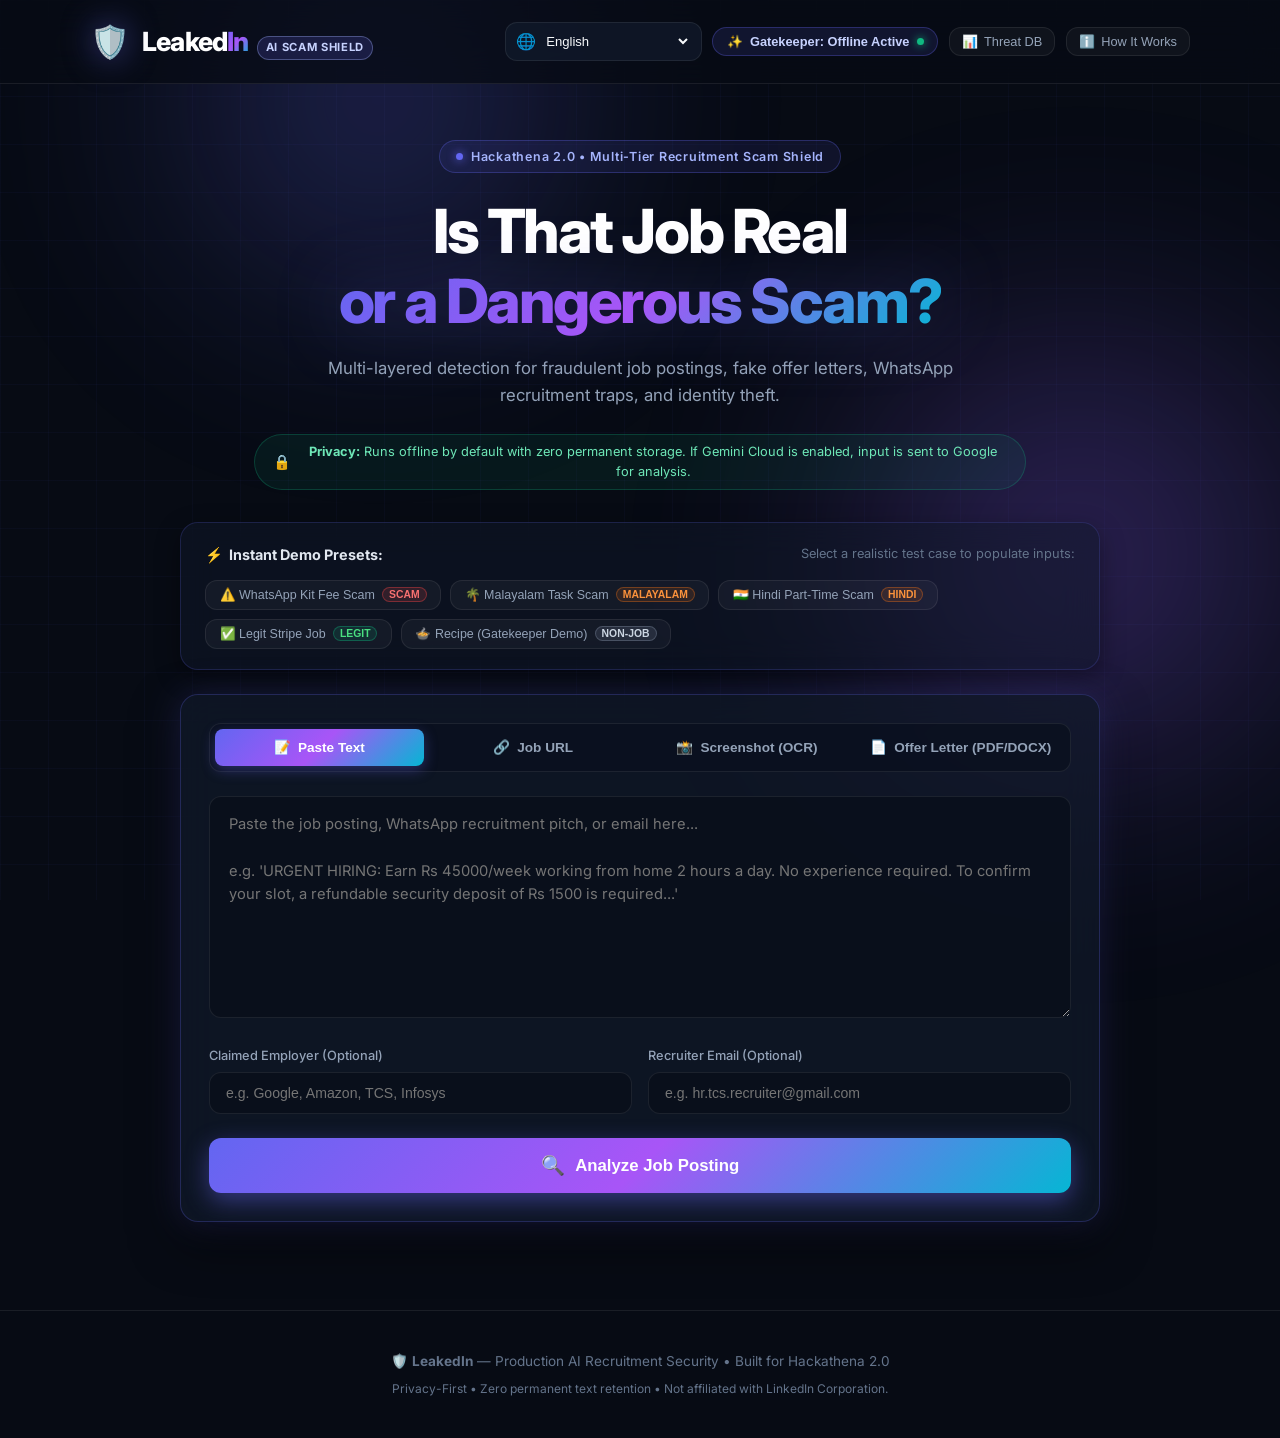
==== commit ca077398: "fix(privacy): ensure gatekeeper only calls Gemini with key and accurately describe offline vs cloud " ====
--- a/frontend/index.html
+++ b/frontend/index.html
@@ -78,7 +78,7 @@
     <!-- Privacy Banner -->
     <div class="privacy-badge" role="status">
       <span class="privacy-icon">🔒</span>
-      <span data-i18n="privacy_note"><strong>Privacy First:</strong> Text & documents are analyzed purely in-memory. Zero user data is stored on this server.</span>
+      <span data-i18n="privacy_note"><strong>Privacy:</strong> Runs offline by default with zero permanent storage. If Gemini Cloud is enabled, input is sent to Google for analysis.</span>
     </div>
   </section>
 
@@ -151,7 +151,7 @@
         >
           <div class="upload-icon">📸</div>
           <p><strong data-i18n="upload_img_title">Click to upload or drag & drop a screenshot</strong></p>
-          <p class="upload-hint" data-i18n="upload_img_hint">Supports JPG, PNG, WEBP &bull; Press <kbd>Ctrl+V</kbd> to paste directly &bull; 100% offline local OCR</p>
+          <p class="upload-hint" data-i18n="upload_img_hint">Supports JPG, PNG, WEBP &bull; Press <kbd>Ctrl+V</kbd> to paste directly &bull; Runs offline by default (Gemini vision optional)</p>
           <input type="file" id="image-upload" accept="image/*" style="display:none" onchange="previewImage(event)" />
         </div>
 
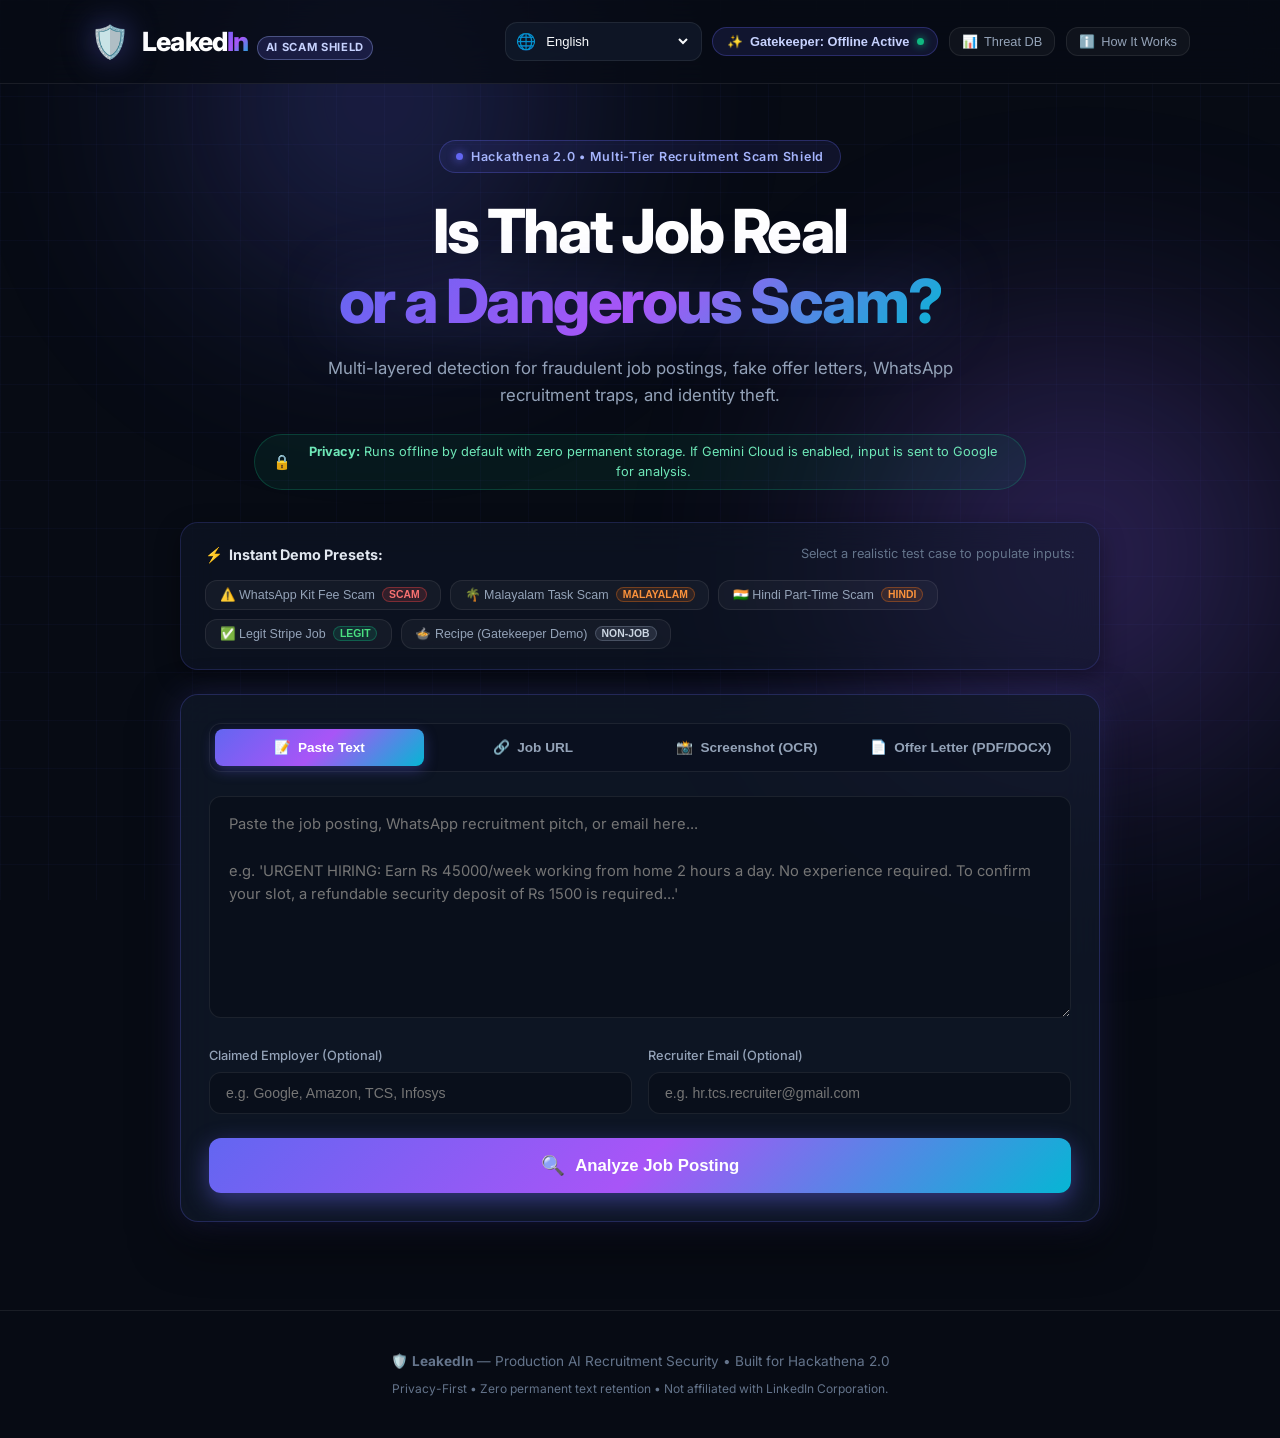
==== commit 73770586: "fix(gemini): replace hardcoded gemini-1.5-flash with configurable GEMINI_MODEL env var defaulting to" ====
--- a/frontend/index.html
+++ b/frontend/index.html
@@ -567,7 +567,7 @@
       </div>
       <div class="modal-body">
         <p class="modal-hint">
-          Configure Google Gemini (<code>gemini-1.5-flash</code>) for cloud multimodal screenshot scanning and semantic content classification.
+          Configure Google Gemini (<code>gemini-2.5-flash</code>) for cloud multimodal screenshot scanning and semantic content classification.
         </p>
         <div class="modal-status-box" id="modal-status-box">
           <span class="modal-status-dot" id="modal-status-dot"></span>
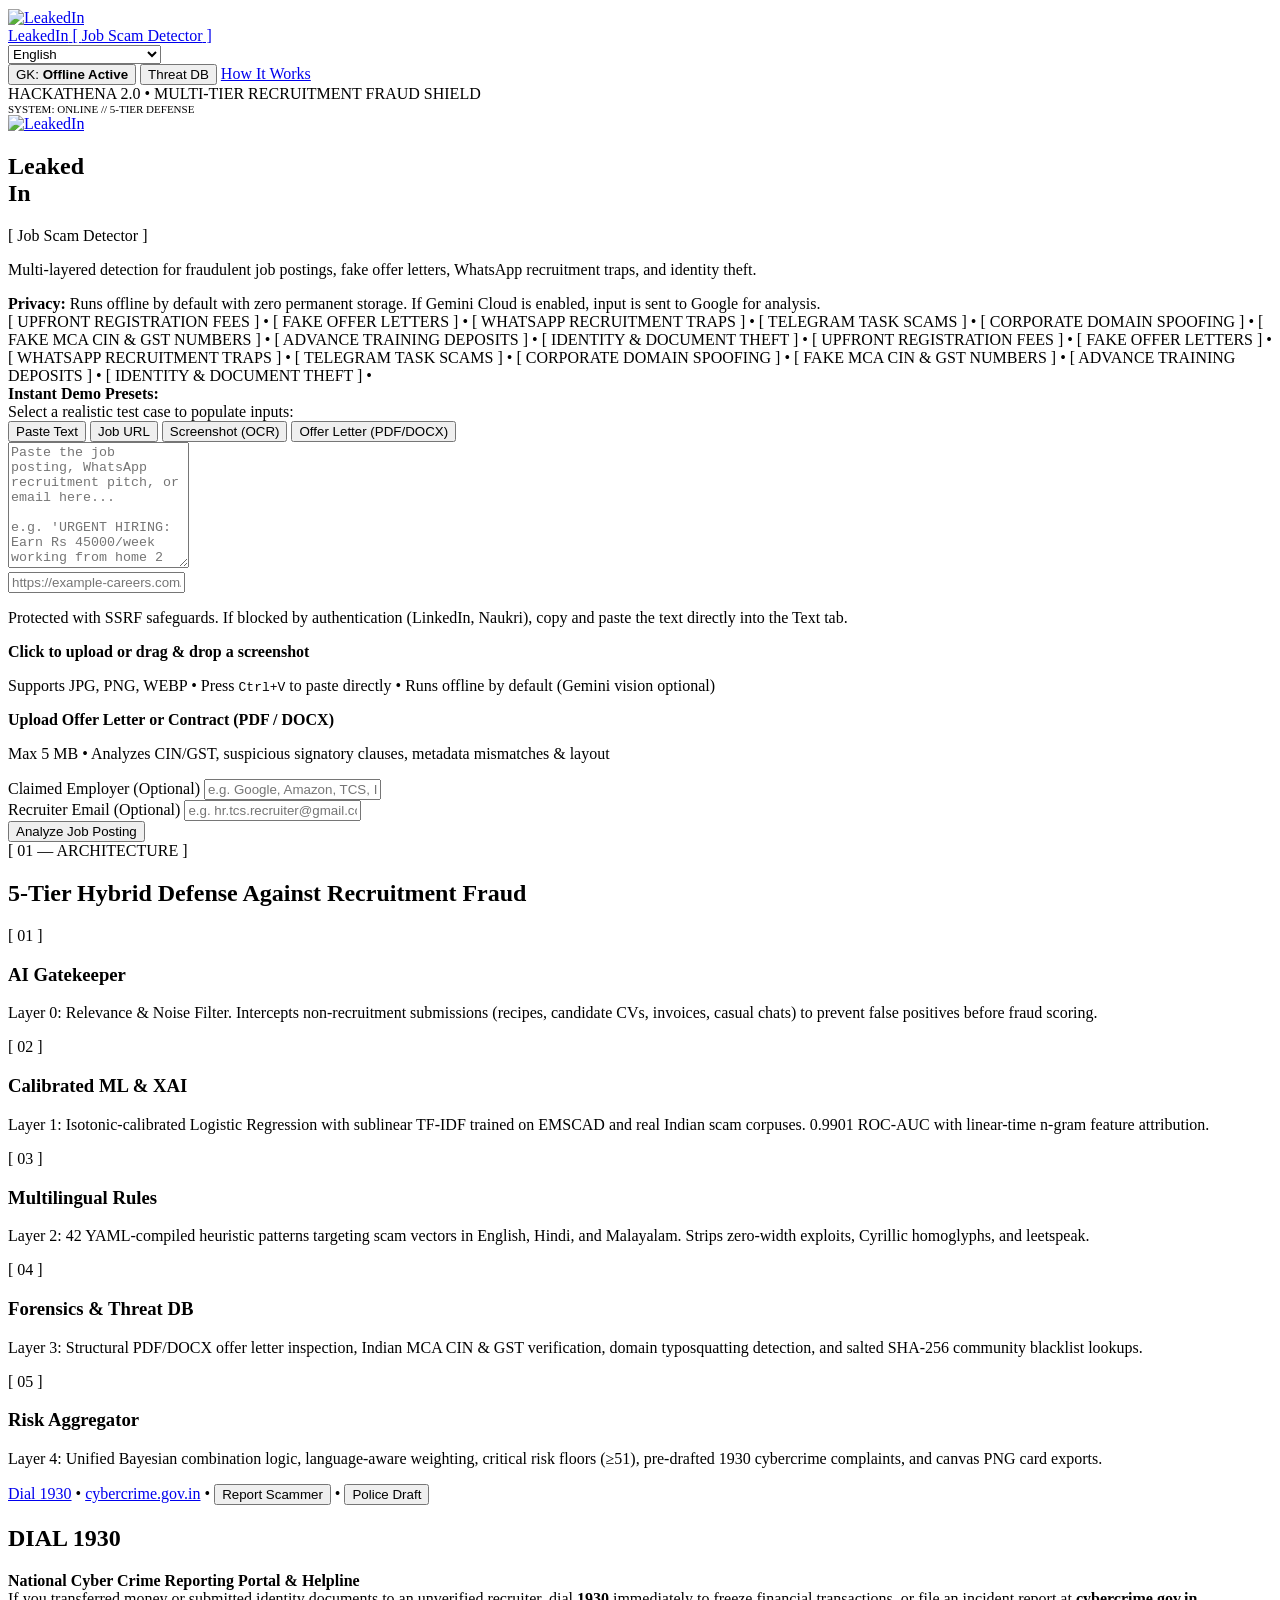
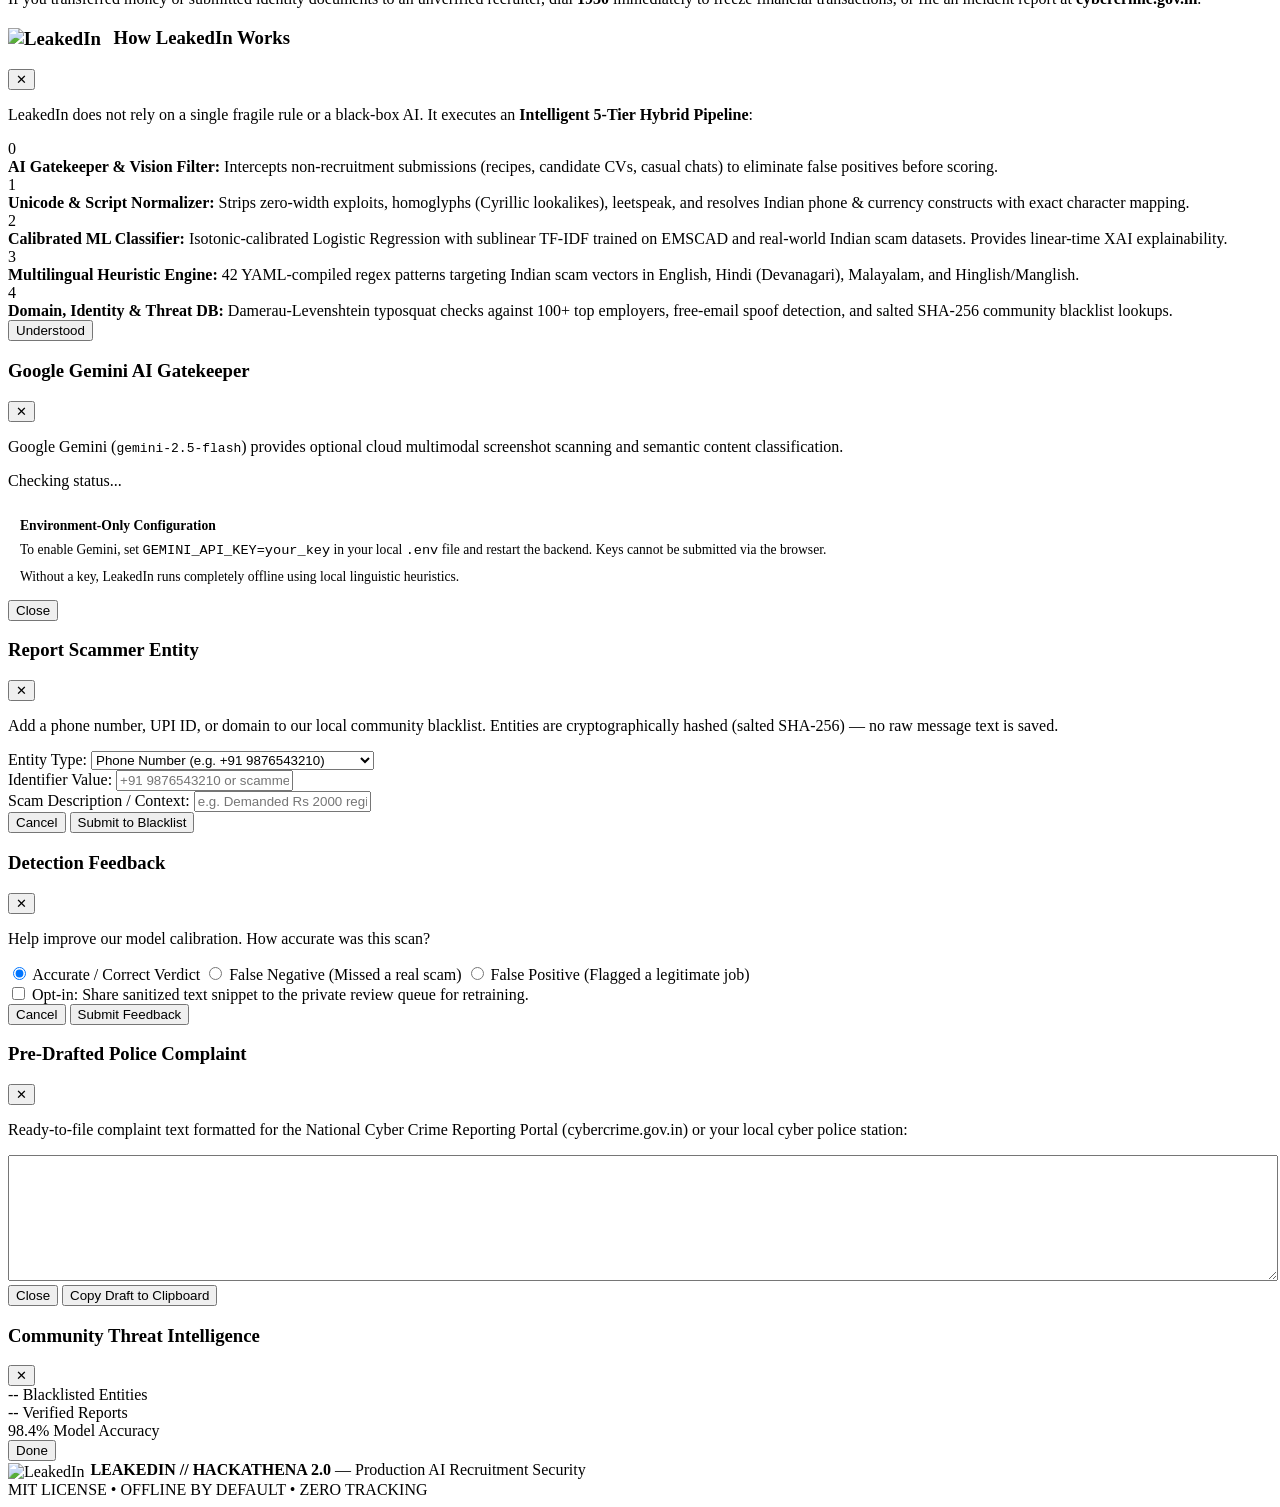
==== commit bef58dda: "feat(ui): deliver dark aesthetic reskin, brand assets, offline typography, and launcher updates" ====
--- a/frontend/index.html
+++ b/frontend/index.html
@@ -1,39 +1,41 @@
 <!DOCTYPE html>
 <html lang="en">
+
 <head>
   <meta charset="UTF-8" />
   <meta name="viewport" content="width=device-width, initial-scale=1.0" />
-  <title>LeakedIn — AI Recruitment Fraud & Scam Shield</title>
-  <meta name="description" content="Production-grade AI shield against job scams, fraudulent offer letters, fake WhatsApp recruiters, and identity theft. In-memory analysis with zero data retention." />
-  
-  <!-- Fonts -->
-  <link rel="preconnect" href="https://fonts.googleapis.com" />
-  <link rel="preconnect" href="https://fonts.gstatic.com" crossorigin />
-  <link href="https://fonts.googleapis.com/css2?family=Inter:wght@300;400;500;600;700;800&family=JetBrains+Mono:wght@400;500;600&display=swap" rel="stylesheet" />
-  
-  <link rel="stylesheet" href="styles.css" />
+  <title>LeakedIn — AI Recruitment Fraud &amp; Scam Shield</title>
+  <meta name="description"
+    content="Production-grade AI shield against job scams, fraudulent offer letters, fake WhatsApp recruiters, and identity theft. In-memory analysis with zero data retention." />
+  <link rel="icon" type="image/svg+xml" href="/static/assets/brand/favicon.svg" />
+  <link rel="icon" type="image/x-icon" href="/static/assets/brand/favicon.ico" />
+  <link rel="apple-touch-icon" href="/static/assets/brand/logo-192.png" />
+  <meta property="og:title" content="LeakedIn — AI Recruitment Fraud &amp; Scam Shield" />
+  <meta property="og:description"
+    content="Production-grade AI shield against job scams, fraudulent offer letters, fake WhatsApp recruiters, and identity theft." />
+  <meta property="og:image" content="/static/assets/brand/og-image.png" />
+  <meta name="twitter:card" content="summary_large_image" />
+  <meta name="twitter:image" content="/static/assets/brand/og-image.png" />
+  <link rel="stylesheet" href="/static/styles.css" />
 </head>
+
 <body>
-  <!-- Ambient background glow & grid -->
-  <div class="bg-grid"></div>
-  <div class="ambient-glow glow-1"></div>
-  <div class="ambient-glow glow-2"></div>
-
-  <!-- HEADER -->
+
+  <!-- HEADER / NAVBAR -->
   <header class="header">
     <div class="header-inner">
-      <div class="logo">
-        <span class="logo-icon" aria-hidden="true">🛡️</span>
+      <a href="#" class="logo" aria-label="LeakedIn Home">
+        <img src="/static/assets/brand/logo-mark.svg" alt="LeakedIn" class="logo-mark-img" width="24" height="24"
+          style="vertical-align: middle;" />
         <div class="logo-title-group">
           <span class="logo-text">Leaked<span class="logo-accent">In</span></span>
-          <span class="logo-tag" data-i18n="tagline_badge">AI Scam Shield</span>
-        </div>
-      </div>
+          <span class="logo-tag">[ <span data-i18n="tagline_badge">Job Scam Detector</span> ]</span>
+        </div>
+      </a>
 
       <div class="header-actions">
         <!-- Language Switcher -->
         <div class="lang-switcher">
-          <span class="lang-icon" aria-hidden="true">🌐</span>
           <select id="lang-select" onchange="changeLanguage(this.value)" aria-label="Select language">
             <option value="en">English</option>
             <option value="hi">हिन्दी (Hindi)</option>
@@ -42,54 +44,93 @@
         </div>
 
         <!-- Gemini Gatekeeper Status Pill -->
-        <button class="btn-pill" id="gemini-toggle-btn" type="button" title="Configure AI Gatekeeper & Gemini Multimodal Vision">
-          <span class="pill-sparkle">✨</span>
-          <span class="pill-label">Gatekeeper: <strong id="gemini-status-label">Offline Active</strong></span>
+        <button class="btn-pill" id="gemini-toggle-btn" onclick="openModal('gemini-modal')" type="button"
+          title="Configure AI Gatekeeper & Gemini Multimodal Vision">
           <span class="status-indicator-dot" id="gemini-status-dot"></span>
+          <span class="pill-label">GK: <strong id="gemini-status-label">Offline Active</strong></span>
         </button>
 
         <!-- Threat DB Stats Button -->
-        <button class="btn-outline-sm" id="btn-stats" type="button" title="View Community Threat Intelligence Stats">
-          <span>📊</span> <span class="hide-mobile">Threat DB</span>
+        <button class="btn-outline-sm" id="btn-stats" onclick="openModal('stats-modal')" type="button"
+          title="View Community Threat Intelligence Stats">
+          <span class="hide-mobile">Threat DB</span>
         </button>
 
-        <!-- How It Works Button -->
-        <button class="btn-outline-sm" onclick="openModal('how-it-works-modal')" type="button" aria-label="How it works">
-          <span>ℹ️</span> <span data-i18n="btn_how_it_works" class="hide-mobile">How It Works</span>
-        </button>
+        <!-- How It Works Link -->
+        <a href="#how-it-works" class="btn-outline-sm" aria-label="How it works">
+          <span data-i18n="btn_how_it_works" class="hide-mobile">How It Works</span>
+        </a>
       </div>
     </div>
   </header>
 
   <!-- HERO SECTION -->
   <section class="hero">
-    <div class="hero-badge">
-      <span class="pulse-dot"></span>
-      <span>Hackathena 2.0 &bull; Multi-Tier Recruitment Scam Shield</span>
-    </div>
-    <h1 class="hero-title">
-      Is That Job Real<br />
-      <span class="gradient-text">or a Dangerous Scam?</span>
-    </h1>
-    <p class="hero-sub" data-i18n="header_sub">
-      Multi-layered detection for fraudulent job postings, fake offer letters, WhatsApp recruitment traps, and identity theft.
-    </p>
-
-    <!-- Privacy Banner -->
-    <div class="privacy-badge" role="status">
-      <span class="privacy-icon">🔒</span>
-      <span data-i18n="privacy_note"><strong>Privacy:</strong> Runs offline by default with zero permanent storage. If Gemini Cloud is enabled, input is sent to Google for analysis.</span>
+    <div class="hero-top-meta">
+      <div class="hero-badge">
+        <span class="pulse-dot"></span>
+        <span>HACKATHENA 2.0 &bull; MULTI-TIER RECRUITMENT FRAUD SHIELD</span>
+      </div>
+      <div style="font-family: var(--font-mono); font-size: 11px; color: hsl(var(--muted-foreground));">
+        SYSTEM: ONLINE // 5-TIER DEFENSE
+      </div>
+    </div>
+
+    <div class="hero-main-content">
+      <div class="hero-left-title">
+        <a href="#" class="hero-logo-link" aria-label="LeakedIn Home">
+          <img src="/static/assets/brand/logo.svg" alt="LeakedIn" class="hero-brand-logo" width="220" height="51" />
+        </a>
+        <h1 class="hero-wordmark">
+          Leaked<br /><span class="hero-wordmark-accent">In</span>
+        </h1>
+      </div>
+      <div class="hero-right-tagline">
+        <div class="hero-bracket-tag">
+          [ <span data-i18n="tagline_badge">Job Scam Detector</span> ]
+        </div>
+        <p class="hero-sub" data-i18n="header_sub">
+          Multi-layered detection for fraudulent job postings, fake offer letters, WhatsApp recruitment traps, and
+          identity theft.
+        </p>
+        <div class="privacy-badge" role="status">
+          <span data-i18n="privacy_note"><strong>Privacy:</strong> Runs offline by default with zero permanent storage.
+            If Gemini Cloud is enabled, input is sent to Google for analysis.</span>
+        </div>
+      </div>
     </div>
   </section>
 
-  <!-- MAIN CONTAINER -->
-  <main class="container">
+  <!-- SCAM VECTORS MARQUEE STRIP -->
+  <div class="marquee-strip" aria-hidden="true">
+    <div class="marquee-track">
+      <span class="marquee-item">[ UPFRONT REGISTRATION FEES ] <span class="accent">•</span></span>
+      <span class="marquee-item">[ FAKE OFFER LETTERS ] <span class="accent">•</span></span>
+      <span class="marquee-item">[ WHATSAPP RECRUITMENT TRAPS ] <span class="accent">•</span></span>
+      <span class="marquee-item">[ TELEGRAM TASK SCAMS ] <span class="accent">•</span></span>
+      <span class="marquee-item">[ CORPORATE DOMAIN SPOOFING ] <span class="accent">•</span></span>
+      <span class="marquee-item">[ FAKE MCA CIN &amp; GST NUMBERS ] <span class="accent">•</span></span>
+      <span class="marquee-item">[ ADVANCE TRAINING DEPOSITS ] <span class="accent">•</span></span>
+      <span class="marquee-item">[ IDENTITY &amp; DOCUMENT THEFT ] <span class="accent">•</span></span>
+      <!-- Repeated for smooth infinite marquee -->
+      <span class="marquee-item">[ UPFRONT REGISTRATION FEES ] <span class="accent">•</span></span>
+      <span class="marquee-item">[ FAKE OFFER LETTERS ] <span class="accent">•</span></span>
+      <span class="marquee-item">[ WHATSAPP RECRUITMENT TRAPS ] <span class="accent">•</span></span>
+      <span class="marquee-item">[ TELEGRAM TASK SCAMS ] <span class="accent">•</span></span>
+      <span class="marquee-item">[ CORPORATE DOMAIN SPOOFING ] <span class="accent">•</span></span>
+      <span class="marquee-item">[ FAKE MCA CIN &amp; GST NUMBERS ] <span class="accent">•</span></span>
+      <span class="marquee-item">[ ADVANCE TRAINING DEPOSITS ] <span class="accent">•</span></span>
+      <span class="marquee-item">[ IDENTITY &amp; DOCUMENT THEFT ] <span class="accent">•</span></span>
+    </div>
+  </div>
+
+  <!-- MAIN SCANNER CONTAINER -->
+  <main class="container" id="analyzer-section">
 
     <!-- PRESET DEMO SELECTOR -->
     <section class="card sample-card" aria-label="Instant demo selector">
       <div class="sample-header">
         <div class="sample-title-group">
-          <span class="sample-icon">⚡</span>
           <strong data-i18n="sample_title">Instant Demo Presets:</strong>
         </div>
         <span class="sample-hint" data-i18n="sample_hint">Select a realistic test case to populate inputs:</span>
@@ -103,55 +144,46 @@
     <section class="card input-card">
       <nav class="tabs" role="tablist">
         <button class="tab active" data-tab="text" role="tab" aria-selected="true" id="tab-btn-text">
-          <span>📝</span> <span data-i18n="tab_text">Paste Text</span>
+          <span data-i18n="tab_text">Paste Text</span>
         </button>
         <button class="tab" data-tab="url" role="tab" aria-selected="false" id="tab-btn-url">
-          <span>🔗</span> <span data-i18n="tab_url">Job URL</span>
+          <span data-i18n="tab_url">Job URL</span>
         </button>
         <button class="tab" data-tab="image" role="tab" aria-selected="false" id="tab-btn-image">
-          <span>📸</span> <span data-i18n="tab_image">Screenshot (OCR)</span>
+          <span data-i18n="tab_image">Screenshot (OCR)</span>
         </button>
         <button class="tab" data-tab="document" role="tab" aria-selected="false" id="tab-btn-document">
-          <span>📄</span> <span data-i18n="tab_document">Offer Letter (PDF/DOCX)</span>
+          <span data-i18n="tab_document">Offer Letter (PDF/DOCX)</span>
         </button>
       </nav>
 
       <!-- TAB 1: TEXT -->
       <div class="tab-content active" id="tab-text" role="tabpanel">
-        <textarea
-          id="job-text"
+        <textarea id="job-text"
           placeholder="Paste the job posting, WhatsApp recruitment pitch, or email here...&#10;&#10;e.g. 'URGENT HIRING: Earn Rs 45000/week working from home 2 hours a day. No experience required. To confirm your slot, a refundable security deposit of Rs 1500 is required...'"
-          rows="8"
-          aria-label="Job posting text"
-        ></textarea>
+          rows="8" aria-label="Job posting text"></textarea>
       </div>
 
       <!-- TAB 2: URL -->
       <div class="tab-content" id="tab-url" role="tabpanel">
         <div class="url-input-wrap">
-          <input type="url" id="job-url" placeholder="https://example-careers.com/jobs/view/1234" class="url-input" aria-label="Job posting URL" />
+          <input type="url" id="job-url" placeholder="https://example-careers.com/jobs/view/1234" class="url-input"
+            aria-label="Job posting URL" />
         </div>
         <p class="field-hint" data-i18n="url_hint">
-          🛡️ Protected with SSRF safeguards. If blocked by authentication (LinkedIn, Naukri), copy and paste the text directly into the Text tab.
+          Protected with SSRF safeguards. If blocked by authentication (LinkedIn, Naukri), copy and paste the text
+          directly into the Text tab.
         </p>
       </div>
 
       <!-- TAB 3: IMAGE / SCREENSHOT -->
       <div class="tab-content" id="tab-image" role="tabpanel">
-        <div
-          class="upload-zone"
-          id="upload-zone-img"
-          onclick="document.getElementById('image-upload').click()"
-          ondragover="handleDragOver(event)"
-          ondragleave="handleDragLeave(event)"
-          ondrop="handleImageDrop(event)"
-          tabindex="0"
-          role="button"
-          aria-label="Upload screenshot"
-        >
-          <div class="upload-icon">📸</div>
-          <p><strong data-i18n="upload_img_title">Click to upload or drag & drop a screenshot</strong></p>
-          <p class="upload-hint" data-i18n="upload_img_hint">Supports JPG, PNG, WEBP &bull; Press <kbd>Ctrl+V</kbd> to paste directly &bull; Runs offline by default (Gemini vision optional)</p>
+        <div class="upload-zone" id="upload-zone-img" onclick="document.getElementById('image-upload').click()"
+          ondragover="handleDragOver(event)" ondragleave="handleDragLeave(event)" ondrop="handleImageDrop(event)"
+          tabindex="0" role="button" aria-label="Upload screenshot">
+          <p><strong data-i18n="upload_img_title">Click to upload or drag &amp; drop a screenshot</strong></p>
+          <p class="upload-hint" data-i18n="upload_img_hint">Supports JPG, PNG, WEBP &bull; Press <kbd>Ctrl+V</kbd> to
+            paste directly &bull; Runs offline by default (Gemini vision optional)</p>
           <input type="file" id="image-upload" accept="image/*" style="display:none" onchange="previewImage(event)" />
         </div>
 
@@ -159,14 +191,15 @@
           <img id="image-preview" src="" alt="Screenshot Preview" />
           <div class="preview-bar">
             <span id="image-filename" class="preview-filename">screenshot.png</span>
-            <button class="btn-clear" onclick="clearImage()" type="button" aria-label="Remove image">✕ <span data-i18n="remove">Remove</span></button>
+            <button class="btn-clear" onclick="clearImage()" type="button" aria-label="Remove image">✕ <span
+                data-i18n="remove">Remove</span></button>
           </div>
         </div>
 
         <!-- Extracted OCR Preview -->
         <div id="ocr-extracted-container" class="ocr-extracted-box" style="display:none">
           <div class="ocr-extracted-header">
-            <span>📄 Extracted OCR Text:</span>
+            <span>Extracted OCR Text:</span>
             <span class="badge-subtle" id="ocr-char-count">0 chars</span>
           </div>
           <textarea id="ocr-extracted-text" rows="3" readonly></textarea>
@@ -175,31 +208,18 @@
 
       <!-- TAB 4: DOCUMENT (OFFER LETTER FORENSICS) -->
       <div class="tab-content" id="tab-document" role="tabpanel">
-        <div
-          class="upload-zone"
-          id="upload-zone-doc"
-          onclick="document.getElementById('doc-upload').click()"
-          ondragover="handleDragOver(event)"
-          ondragleave="handleDragLeave(event)"
-          ondrop="handleDocDrop(event)"
-          tabindex="0"
-          role="button"
-          aria-label="Upload offer letter document"
-        >
-          <div class="upload-icon">📑</div>
+        <div class="upload-zone" id="upload-zone-doc" onclick="document.getElementById('doc-upload').click()"
+          ondragover="handleDragOver(event)" ondragleave="handleDragLeave(event)" ondrop="handleDocDrop(event)"
+          tabindex="0" role="button" aria-label="Upload offer letter document">
           <p><strong data-i18n="upload_doc_title">Upload Offer Letter or Contract (PDF / DOCX)</strong></p>
-          <p class="upload-hint" data-i18n="upload_doc_hint">Max 5 MB &bull; Analyzes CIN/GST, suspicious signatory clauses, metadata mismatches & layout</p>
-          <input
-            type="file"
-            id="doc-upload"
+          <p class="upload-hint" data-i18n="upload_doc_hint">Max 5 MB &bull; Analyzes CIN/GST, suspicious signatory
+            clauses, metadata mismatches &amp; layout</p>
+          <input type="file" id="doc-upload"
             accept=".pdf,.docx,application/pdf,application/vnd.openxmlformats-officedocument.wordprocessingml.document"
-            style="display:none"
-            onchange="previewDoc(event)"
-          />
+            style="display:none" onchange="previewDoc(event)" />
         </div>
 
         <div id="doc-preview-container" class="doc-file-info" style="display:none">
-          <span class="doc-icon">📄</span>
           <span id="doc-filename">filename.pdf</span>
           <button class="btn-clear-inline" onclick="clearDoc()" type="button" aria-label="Remove document">✕</button>
         </div>
@@ -219,7 +239,6 @@
 
       <!-- MAIN ACTION BUTTON -->
       <button class="btn-analyze" id="btn-analyze-main" onclick="runAnalysis()">
-        <span class="btn-icon">🔍</span>
         <span id="btn-analyze-label" data-i18n="btn_scan_text">Analyze Job Posting</span>
         <span class="btn-spinner" id="main-spinner" style="display:none"></span>
       </button>
@@ -244,7 +263,6 @@
       <!-- GATEKEEPER INTERCEPTION CARD (For Non-Job Content) -->
       <div class="card gatekeeper-card" id="gatekeeper-alert" style="display:none">
         <div class="gatekeeper-header">
-          <div class="gatekeeper-icon-box">🚫</div>
           <div class="gatekeeper-meta">
             <span class="badge-warning" id="gk-badge">Non-Recruitment Content</span>
             <h2 class="gatekeeper-title" id="gk-title">Not a Job Posting</h2>
@@ -271,9 +289,10 @@
         </div>
 
         <div class="gatekeeper-advice-box">
-          <strong>💡 Why was fraud scoring withheld?</strong>
+          <strong>Why was fraud scoring withheld?</strong>
           <p id="gk-suggestion">
-            LeakedIn uses an AI Gatekeeper to ensure scoring is only calculated on actual employment recruitment offers. To test fraud detection, please provide a job description or internship announcement.
+            LeakedIn uses an AI Gatekeeper to ensure scoring is only calculated on actual employment recruitment offers.
+            To test fraud detection, please provide a job description or internship announcement.
           </p>
         </div>
 
@@ -287,7 +306,6 @@
 
         <!-- 1. VERIFIED RECRUITMENT BANNER -->
         <div class="job-verified-banner" id="job-verified-banner">
-          <span class="verified-icon">🛡️</span>
           <div class="verified-meta">
             <span class="verified-title">Verified Recruitment Posting</span>
             <span class="verified-sub">Inspected by <strong id="verified-engine">AI Gatekeeper Layer</strong></span>
@@ -301,8 +319,10 @@
             <!-- Circular SVG Risk Gauge -->
             <div class="risk-gauge-container">
               <svg class="risk-gauge" viewBox="0 0 200 120" xmlns="http://www.w3.org/2000/svg">
-                <path d="M 20 100 A 80 80 0 0 1 180 100" fill="none" stroke="#1e293b" stroke-width="16" stroke-linecap="round"/>
-                <path id="gauge-fill" d="M 20 100 A 80 80 0 0 1 180 100" fill="none" stroke="#22c55e" stroke-width="16" stroke-linecap="round" stroke-dasharray="251.2" stroke-dashoffset="251.2"/>
+                <path d="M 20 100 A 80 80 0 0 1 180 100" fill="none" stroke="#262626" stroke-width="16"
+                  stroke-linecap="butt" />
+                <path id="gauge-fill" d="M 20 100 A 80 80 0 0 1 180 100" fill="none" stroke="#22c55e" stroke-width="16"
+                  stroke-linecap="butt" stroke-dasharray="251.2" stroke-dashoffset="251.2" />
                 <text x="100" y="88" text-anchor="middle" class="gauge-score" id="gauge-score">0</text>
                 <text x="100" y="108" text-anchor="middle" class="gauge-label">/ 100</text>
               </svg>
@@ -313,8 +333,8 @@
             <div class="verdict-titles">
               <div class="verdict-badge-row">
                 <span class="verdict-level-pill" id="verdict-level">Suspicious</span>
-                <span class="lang-tag" id="detected-lang-tag">🌐 Lang: EN</span>
-                <span class="timing-tag" id="timing-tag">⚡ 32ms</span>
+                <span class="lang-tag" id="detected-lang-tag">Lang: EN</span>
+                <span class="timing-tag" id="timing-tag">32ms</span>
               </div>
               <h2 class="verdict-text" id="verdict-text">Probable Scam Detected</h2>
               <p class="verdict-desc" id="verdict-desc"></p>
@@ -332,21 +352,21 @@
           <!-- METRICS GRID -->
           <div class="metrics-grid">
             <div class="metric-box">
-              <span class="metric-label" data-i18n="metric_ml">🤖 ML Fraud Likelihood</span>
+              <span class="metric-label" data-i18n="metric_ml">ML Fraud Likelihood</span>
               <span class="metric-val" id="ml-score-val">--%</span>
               <div class="metric-bar-track">
                 <div class="metric-bar-fill" id="ml-bar" style="width: 0%"></div>
               </div>
             </div>
             <div class="metric-box">
-              <span class="metric-label" data-i18n="metric_rules">🚩 Triggered Rules</span>
+              <span class="metric-label" data-i18n="metric_rules">Triggered Rules</span>
               <span class="metric-val" id="rules-count-val">0 Flags</span>
               <div class="metric-bar-track">
                 <div class="metric-bar-fill" id="rules-bar" style="width: 0%"></div>
               </div>
             </div>
             <div class="metric-box">
-              <span class="metric-label" data-i18n="metric_calib">🎯 Calibrated Confidence</span>
+              <span class="metric-label" data-i18n="metric_calib">Calibrated Confidence</span>
               <span class="metric-val" id="calib-score-val">--%</span>
               <div class="metric-bar-track">
                 <div class="metric-bar-fill" id="calib-bar" style="width: 0%"></div>
@@ -358,47 +378,24 @@
         <!-- 3. SAFETY ADVICE & 1930 CYBERCRIME HELPLINE -->
         <div class="card advice-card" id="advice-card">
           <div class="section-title">
-            <span class="section-icon">🛡️</span>
             <h3 data-i18n="advice_title">What You Should Do Next</h3>
           </div>
 
           <!-- URGENT NOTICE (For High Risk) -->
           <div class="urgent-banner" id="urgent-banner" style="display:none">
-            <span class="urgent-icon">🚨</span>
             <div class="urgent-text">
               <strong data-i18n="urgent_label">CRITICAL NOTICE:</strong>
-              <span id="urgent-message">Immediate steps are needed to safeguard your financial or identity security.</span>
+              <span id="urgent-message">Immediate steps are needed to safeguard your financial or identity
+                security.</span>
             </div>
           </div>
 
           <ul class="advice-list" id="advice-list"></ul>
-
-          <!-- HELPLINE 1930 CALLOUT -->
-          <div class="helpline-callout" id="helpline-callout">
-            <div class="helpline-left">
-              <span class="helpline-badge">🚨 1930</span>
-              <div>
-                <strong data-i18n="helpline_title">National Cyber Crime Reporting Helpline</strong>
-                <p data-i18n="helpline_desc">
-                  If money was transferred or sensitive IDs were leaked, dial 1930 immediately or file an incident at <strong>cybercrime.gov.in</strong>.
-                </p>
-              </div>
-            </div>
-            <div class="helpline-actions">
-              <button class="btn-secondary-sm" onclick="copyCybercrimeDraft()" type="button" data-i18n="btn_copy_police">
-                📋 Copy Police Complaint
-              </button>
-              <button class="btn-outline-sm" onclick="openModal('complaint-modal')" type="button">
-                👁️ View Draft
-              </button>
-            </div>
-          </div>
         </div>
 
         <!-- 4. EXPLAINABLE ML (XAI) -->
         <div class="card xai-card" id="explanation-card">
           <div class="section-title">
-            <span class="section-icon">🧠</span>
             <h3 data-i18n="xai_title">Why the Machine Learning Model Flagged This</h3>
           </div>
           <p class="section-desc" data-i18n="xai_desc">
@@ -406,11 +403,11 @@
           </p>
           <div class="xai-grid">
             <div class="xai-col fraud-col">
-              <span class="xai-col-title" data-i18n="xai_fraud_col">⚠️ Scam-Associated Triggers:</span>
+              <span class="xai-col-title" data-i18n="xai_fraud_col">Scam-Associated Triggers:</span>
               <div id="top-fraud-ngrams" class="chips-container"></div>
             </div>
             <div class="xai-col legit-col">
-              <span class="xai-col-title" data-i18n="xai_legit_col">✅ Legitimacy Indicators:</span>
+              <span class="xai-col-title" data-i18n="xai_legit_col">Legitimacy Indicators:</span>
               <div id="top-legit-ngrams" class="chips-container"></div>
             </div>
           </div>
@@ -419,8 +416,7 @@
         <!-- 5. EXTRACTED ENTITIES & COMMUNITY REPUTATION -->
         <div class="card entities-card" id="entities-card">
           <div class="section-title">
-            <span class="section-icon">🔎</span>
-            <h3 data-i18n="entities_title">Extracted Entities & Community Reputation Intelligence</h3>
+            <h3 data-i18n="entities_title">Extracted Entities &amp; Community Reputation Intelligence</h3>
           </div>
           <p class="section-desc" data-i18n="entities_desc">
             Identified contact points cross-checked against our community blacklist database:
@@ -428,7 +424,6 @@
 
           <!-- REPUTATION HIT ALERT -->
           <div id="reputation-alert" class="reputation-alert" style="display:none">
-            <span class="rep-icon">⛔</span>
             <div id="reputation-alert-content"></div>
           </div>
 
@@ -438,8 +433,7 @@
         <!-- 6. DOMAIN & CORPORATE IDENTITY VERIFICATION -->
         <div class="card domain-card" id="domain-card">
           <div class="section-title">
-            <span class="section-icon">🌐</span>
-            <h3 data-i18n="domain_title">Domain & Corporate Identity Verification</h3>
+            <h3 data-i18n="domain_title">Domain &amp; Corporate Identity Verification</h3>
           </div>
           <div id="domain-flags-list" class="domain-flags-list"></div>
         </div>
@@ -447,7 +441,6 @@
         <!-- 7. RULE ENGINE RED FLAGS -->
         <div class="card red-flags-card" id="red-flags-card">
           <div class="section-title">
-            <span class="section-icon">🚩</span>
             <h3 data-i18n="red_flags_title">Rule Engine Red Flags Detected</h3>
           </div>
           <div id="red-flags-list" class="red-flags-list"></div>
@@ -456,7 +449,6 @@
         <!-- 8. INTERACTIVE PHRASE INSPECTION -->
         <div class="card highlight-card" id="highlighted-card">
           <div class="section-title">
-            <span class="section-icon">🔍</span>
             <h3 data-i18n="highlights_title">Interactive Phrase Inspection</h3>
           </div>
           <p class="section-desc" data-i18n="highlights_desc">
@@ -468,8 +460,7 @@
         <!-- 9. OFFER LETTER FORENSICS (When PDF/DOCX was analyzed) -->
         <div class="card doc-forensics-card" id="doc-forensics-card" style="display:none">
           <div class="section-title">
-            <span class="section-icon">📑</span>
-            <h3>Offer Letter Forensics & Layout Inspection</h3>
+            <h3>Offer Letter Forensics &amp; Layout Inspection</h3>
           </div>
           <div id="doc-forensics-content"></div>
         </div>
@@ -477,16 +468,19 @@
         <!-- 10. ACTION TOOLBAR -->
         <div class="action-toolbelt">
           <button class="btn-tool" onclick="copyResultSummary()" type="button">
-            📋 <span data-i18n="btn_copy_summary">Copy Scan Summary</span>
+            <span data-i18n="btn_copy_summary">Copy Scan Summary</span>
+          </button>
+          <button class="btn-tool" onclick="openModal('complaint-modal')" type="button">
+            <span data-i18n="btn_copy_police">Copy Police Complaint</span>
           </button>
           <button class="btn-tool" onclick="exportShareablePNG()" type="button">
-            🖼️ <span data-i18n="btn_export_png">Download Shareable Card (PNG)</span>
+            <span data-i18n="btn_export_png">Download Shareable Card (PNG)</span>
           </button>
           <button class="btn-tool btn-danger-tool" onclick="openModal('report-modal')" type="button">
-            🚨 <span data-i18n="btn_report_db">Report to Scam DB</span>
+            <span data-i18n="btn_report_db">Report to Scam DB</span>
           </button>
           <button class="btn-tool" onclick="openModal('feedback-modal')" type="button">
-            💬 <span data-i18n="btn_feedback">Feedback</span>
+            <span data-i18n="btn_feedback">Feedback</span>
           </button>
         </div>
 
@@ -500,12 +494,109 @@
 
     <!-- ERROR STATE -->
     <section class="card error-card" id="error-card" style="display:none" role="alert">
-      <div class="error-icon">❌</div>
       <p id="error-message" class="error-text">Something went wrong. Please try again.</p>
-      <button class="btn-reset" onclick="resetUI()" type="button">← <span data-i18n="try_again">Try Again</span></button>
+      <button class="btn-reset" onclick="resetUI()" type="button">← <span data-i18n="try_again">Try
+          Again</span></button>
     </section>
 
   </main>
+
+  <!-- HOW IT WORKS TIMELINE SECTION -->
+  <section class="timeline-section" id="how-it-works">
+    <div class="timeline-header-box">
+      <span class="timeline-tag">[ 01 — ARCHITECTURE ]</span>
+      <h2 class="timeline-heading">
+        5-Tier Hybrid Defense Against Recruitment Fraud
+      </h2>
+    </div>
+
+    <div class="timeline-grid">
+      <!-- Tier 0 -->
+      <div class="timeline-col">
+        <div class="timeline-step-label">[ 01 ]</div>
+        <div class="timeline-card-panel h-stair-1">
+          <h3 class="timeline-card-title">AI Gatekeeper</h3>
+          <p class="timeline-card-desc">
+            Layer 0: Relevance &amp; Noise Filter. Intercepts non-recruitment submissions (recipes, candidate CVs,
+            invoices, casual chats) to prevent false positives before fraud scoring.
+          </p>
+        </div>
+      </div>
+
+      <!-- Tier 1 -->
+      <div class="timeline-col">
+        <div class="timeline-step-label">[ 02 ]</div>
+        <div class="timeline-card-panel h-stair-2">
+          <h3 class="timeline-card-title">Calibrated ML &amp; XAI</h3>
+          <p class="timeline-card-desc">
+            Layer 1: Isotonic-calibrated Logistic Regression with sublinear TF-IDF trained on EMSCAD and real Indian
+            scam corpuses. 0.9901 ROC-AUC with linear-time n-gram feature attribution.
+          </p>
+        </div>
+      </div>
+
+      <!-- Tier 2 -->
+      <div class="timeline-col">
+        <div class="timeline-step-label">[ 03 ]</div>
+        <div class="timeline-card-panel h-stair-3">
+          <h3 class="timeline-card-title">Multilingual Rules</h3>
+          <p class="timeline-card-desc">
+            Layer 2: 42 YAML-compiled heuristic patterns targeting scam vectors in English, Hindi, and Malayalam. Strips
+            zero-width exploits, Cyrillic homoglyphs, and leetspeak.
+          </p>
+        </div>
+      </div>
+
+      <!-- Tier 3 -->
+      <div class="timeline-col">
+        <div class="timeline-step-label">[ 04 ]</div>
+        <div class="timeline-card-panel h-stair-4">
+          <h3 class="timeline-card-title">Forensics &amp; Threat DB</h3>
+          <p class="timeline-card-desc">
+            Layer 3: Structural PDF/DOCX offer letter inspection, Indian MCA CIN &amp; GST verification, domain
+            typosquatting detection, and salted SHA-256 community blacklist lookups.
+          </p>
+        </div>
+      </div>
+
+      <!-- Tier 4 -->
+      <div class="timeline-col">
+        <div class="timeline-step-label">[ 05 ]</div>
+        <div class="timeline-card-panel h-stair-5">
+          <h3 class="timeline-card-title">Risk Aggregator</h3>
+          <p class="timeline-card-desc">
+            Layer 4: Unified Bayesian combination logic, language-aware weighting, critical risk floors (≥51),
+            pre-drafted 1930 cybercrime complaints, and canvas PNG card exports.
+          </p>
+        </div>
+      </div>
+    </div>
+  </section>
+
+  <!-- HELPLINE & REPORT SECTION -->
+  <section class="contact-section" id="helpline-section">
+    <div class="contact-card">
+      <div class="contact-pill-nav">
+        <a href="tel:1930" title="Dial National Cyber Crime Helpline">Dial 1930</a>
+        <span>•</span>
+        <a href="https://cybercrime.gov.in" target="_blank" rel="noopener noreferrer">cybercrime.gov.in</a>
+        <span>•</span>
+        <button type="button" onclick="openModal('report-modal')">Report Scammer</button>
+        <span>•</span>
+        <button type="button" onclick="openModal('complaint-modal')">Police Draft</button>
+      </div>
+
+      <div class="contact-highlight-box">
+        <h2 class="contact-headline">DIAL 1930</h2>
+      </div>
+
+      <p class="contact-subtext">
+        <strong>National Cyber Crime Reporting Portal &amp; Helpline</strong><br />
+        If you transferred money or submitted identity documents to an unverified recruiter, dial <strong>1930</strong>
+        immediately to freeze financial transactions, or file an incident report at <strong>cybercrime.gov.in</strong>.
+      </p>
+    </div>
+  </section>
 
   <!-- ==================== MODALS ==================== -->
 
@@ -514,40 +605,49 @@
     <div class="modal-backdrop" onclick="closeModal('how-it-works-modal')"></div>
     <div class="modal-content">
       <div class="modal-header">
-        <h3>🛡️ <span data-i18n="modal_hiw_title">How LeakedIn Works</span></h3>
+        <h3><img src="/static/assets/brand/logo-mark.svg" alt="LeakedIn" width="20" height="20"
+            style="vertical-align: middle; margin-right: 8px;" /> <span data-i18n="modal_hiw_title">How LeakedIn
+            Works</span></h3>
         <button class="modal-close" onclick="closeModal('how-it-works-modal')" aria-label="Close modal">✕</button>
       </div>
       <div class="modal-body">
-        <p data-i18n="hiw_intro">LeakedIn does not rely on a single fragile rule or a black-box AI. It executes an <strong>Intelligent 5-Tier Hybrid Pipeline</strong>:</p>
-        
+        <p data-i18n="hiw_intro">LeakedIn does not rely on a single fragile rule or a black-box AI. It executes an
+          <strong>Intelligent 5-Tier Hybrid Pipeline</strong>:
+        </p>
+
         <div class="step-card">
           <div class="step-num">0</div>
           <div>
-            <strong>AI Gatekeeper & Vision Filter:</strong> Intercepts non-recruitment submissions (recipes, candidate CVs, casual chats) to eliminate false positives before scoring.
+            <strong>AI Gatekeeper &amp; Vision Filter:</strong> Intercepts non-recruitment submissions (recipes,
+            candidate CVs, casual chats) to eliminate false positives before scoring.
           </div>
         </div>
         <div class="step-card">
           <div class="step-num">1</div>
           <div>
-            <strong>Unicode & Script Normalizer:</strong> Strips zero-width exploits, homoglyphs (Cyrillic lookalikes), leetspeak, and resolves Indian phone & currency constructs with exact character mapping.
+            <strong>Unicode &amp; Script Normalizer:</strong> Strips zero-width exploits, homoglyphs (Cyrillic
+            lookalikes), leetspeak, and resolves Indian phone &amp; currency constructs with exact character mapping.
           </div>
         </div>
         <div class="step-card">
           <div class="step-num">2</div>
           <div>
-            <strong>Calibrated ML Classifier:</strong> Isotonic-calibrated Logistic Regression with sublinear TF-IDF trained on EMSCAD and real-world Indian scam datasets. Provides linear-time XAI explainability.
+            <strong>Calibrated ML Classifier:</strong> Isotonic-calibrated Logistic Regression with sublinear TF-IDF
+            trained on EMSCAD and real-world Indian scam datasets. Provides linear-time XAI explainability.
           </div>
         </div>
         <div class="step-card">
           <div class="step-num">3</div>
           <div>
-            <strong>Multilingual Heuristic Engine:</strong> 42 YAML-compiled regex patterns targeting Indian scam vectors in English, Hindi (Devanagari), Malayalam, and Hinglish/Manglish.
+            <strong>Multilingual Heuristic Engine:</strong> 42 YAML-compiled regex patterns targeting Indian scam
+            vectors in English, Hindi (Devanagari), Malayalam, and Hinglish/Manglish.
           </div>
         </div>
         <div class="step-card">
           <div class="step-num">4</div>
           <div>
-            <strong>Domain, Identity & Threat DB:</strong> Damerau-Levenshtein typosquat checks against 100+ top employers, free-email spoof detection, and salted SHA-256 community blacklist lookups.
+            <strong>Domain, Identity &amp; Threat DB:</strong> Damerau-Levenshtein typosquat checks against 100+ top
+            employers, free-email spoof detection, and salted SHA-256 community blacklist lookups.
           </div>
         </div>
       </div>
@@ -562,26 +662,30 @@
     <div class="modal-backdrop" onclick="closeModal('gemini-modal')"></div>
     <div class="modal-content">
       <div class="modal-header">
-        <h3>✨ Google Gemini AI Gatekeeper</h3>
+        <h3>Google Gemini AI Gatekeeper</h3>
         <button class="modal-close" onclick="closeModal('gemini-modal')">✕</button>
       </div>
       <div class="modal-body">
         <p class="modal-hint">
-          Configure Google Gemini (<code>gemini-2.5-flash</code>) for cloud multimodal screenshot scanning and semantic content classification.
+          Google Gemini (<code>gemini-2.5-flash</code>) provides optional cloud multimodal screenshot scanning and
+          semantic content classification.
         </p>
         <div class="modal-status-box" id="modal-status-box">
           <span class="modal-status-dot" id="modal-status-dot"></span>
           <span id="modal-status-text">Checking status...</span>
         </div>
-        <div class="form-group" style="margin-top: 14px;">
-          <label for="gemini-key-input">Gemini API Key (Optional):</label>
-          <input type="password" id="gemini-key-input" placeholder="AIzaSy..." />
-          <p class="field-hint">If left empty, LeakedIn automatically operates with the zero-config offline heuristic gatekeeper.</p>
+        <div
+          style="margin-top: 14px; font-size: 0.85rem; line-height: 1.5; color: hsl(var(--foreground)); background: hsl(var(--input)); padding: 12px; border: 1px solid hsl(var(--border));">
+          <strong style="color: hsl(var(--primary)); display: block; margin-bottom: 4px;">Environment-Only
+            Configuration</strong>
+          <p style="margin: 0 0 6px 0;">To enable Gemini, set <code>GEMINI_API_KEY=your_key</code> in your local
+            <code>.env</code> file and restart the backend. Keys cannot be submitted via the browser.
+          </p>
+          <p style="margin: 0;">Without a key, LeakedIn runs completely offline using local linguistic heuristics.</p>
         </div>
       </div>
       <div class="modal-footer">
-        <button class="btn-secondary-sm" onclick="clearGeminiKey()">Clear Key</button>
-        <button class="btn-primary-sm" onclick="saveGeminiKey()">Save & Apply</button>
+        <button class="btn-primary-sm" onclick="closeModal('gemini-modal')">Close</button>
       </div>
     </div>
   </div>
@@ -591,12 +695,13 @@
     <div class="modal-backdrop" onclick="closeModal('report-modal')"></div>
     <div class="modal-content">
       <div class="modal-header">
-        <h3>🚨 <span data-i18n="modal_report_title">Report Scammer Entity</span></h3>
+        <h3><span data-i18n="modal_report_title">Report Scammer Entity</span></h3>
         <button class="modal-close" onclick="closeModal('report-modal')">✕</button>
       </div>
       <div class="modal-body">
         <p class="modal-hint" data-i18n="modal_report_desc">
-          Add a phone number, UPI ID, or domain to our local community blacklist. Entities are cryptographically hashed (salted SHA-256) — no raw message text is saved.
+          Add a phone number, UPI ID, or domain to our local community blacklist. Entities are cryptographically hashed
+          (salted SHA-256) — no raw message text is saved.
         </p>
         <div class="form-group">
           <label for="report-entity-type">Entity Type:</label>
@@ -618,7 +723,8 @@
       </div>
       <div class="modal-footer">
         <button class="btn-secondary-sm" onclick="closeModal('report-modal')">Cancel</button>
-        <button class="btn-danger-sm" onclick="submitCommunityReport()" data-i18n="btn_submit_report">Submit to Blacklist</button>
+        <button class="btn-danger-sm" onclick="submitCommunityReport()" data-i18n="btn_submit_report">Submit to
+          Blacklist</button>
       </div>
     </div>
   </div>
@@ -628,7 +734,7 @@
     <div class="modal-backdrop" onclick="closeModal('feedback-modal')"></div>
     <div class="modal-content">
       <div class="modal-header">
-        <h3>💬 <span data-i18n="modal_feedback_title">Detection Feedback</span></h3>
+        <h3><span data-i18n="modal_feedback_title">Detection Feedback</span></h3>
         <button class="modal-close" onclick="closeModal('feedback-modal')">✕</button>
       </div>
       <div class="modal-body">
@@ -636,20 +742,21 @@
         <div class="feedback-options">
           <label class="feedback-radio">
             <input type="radio" name="feedback_type" value="correct" checked />
-            <span>✅ Accurate / Correct Verdict</span>
+            <span>Accurate / Correct Verdict</span>
           </label>
           <label class="feedback-radio">
             <input type="radio" name="feedback_type" value="missed_scam" />
-            <span>⚠️ False Negative (Missed a real scam)</span>
+            <span>False Negative (Missed a real scam)</span>
           </label>
           <label class="feedback-radio">
             <input type="radio" name="feedback_type" value="false_positive" />
-            <span>❌ False Positive (Flagged a legitimate job)</span>
+            <span>False Positive (Flagged a legitimate job)</span>
           </label>
         </div>
         <div class="form-group-checkbox">
           <input type="checkbox" id="feedback-opt-in" />
-          <label for="feedback-opt-in">Opt-in: Share sanitized text snippet to the private review queue for retraining.</label>
+          <label for="feedback-opt-in">Opt-in: Share sanitized text snippet to the private review queue for
+            retraining.</label>
         </div>
       </div>
       <div class="modal-footer">
@@ -662,18 +769,24 @@
   <!-- 5. POLICE COMPLAINT DRAFT MODAL -->
   <div class="modal" id="complaint-modal" role="dialog" aria-modal="true" aria-hidden="true">
     <div class="modal-backdrop" onclick="closeModal('complaint-modal')"></div>
-    <div class="modal-content modal-lg">
+    <div class="modal-content">
       <div class="modal-header">
-        <h3>📋 Cyber Crime / Police Complaint Draft</h3>
-        <button class="modal-close" onclick="closeModal('complaint-modal')">✕</button>
+        <h3><span>Pre-Drafted Police Complaint</span></h3>
+        <button class="modal-close" onclick="closeModal('complaint-modal')" aria-label="Close modal">✕</button>
       </div>
       <div class="modal-body">
-        <p class="modal-hint">Pre-filled complaint draft ready for submission to <strong>cybercrime.gov.in</strong> or your nearest Police Cyber Cell:</p>
-        <textarea id="complaint-text-full" rows="14" class="complaint-textarea" readonly></textarea>
+        <p class="modal-hint">
+          Ready-to-file complaint text formatted for the National Cyber Crime Reporting Portal (cybercrime.gov.in) or
+          your local cyber police station:
+        </p>
+        <div class="form-group">
+          <textarea id="complaint-text-full" rows="10" readonly
+            style="font-family: var(--font-mono); font-size: 11px; width: 100%;"></textarea>
+        </div>
       </div>
       <div class="modal-footer">
         <button class="btn-secondary-sm" onclick="closeModal('complaint-modal')">Close</button>
-        <button class="btn-primary-sm" onclick="copyCybercrimeDraft()">📋 Copy Draft Text</button>
+        <button class="btn-primary-sm" onclick="copyCybercrimeDraft()">Copy Draft to Clipboard</button>
       </div>
     </div>
   </div>
@@ -683,7 +796,7 @@
     <div class="modal-backdrop" onclick="closeModal('stats-modal')"></div>
     <div class="modal-content">
       <div class="modal-header">
-        <h3>📊 Community Threat Intelligence</h3>
+        <h3>Community Threat Intelligence</h3>
         <button class="modal-close" onclick="closeModal('stats-modal')">✕</button>
       </div>
       <div class="modal-body">
@@ -716,10 +829,19 @@
 
   <!-- FOOTER -->
   <footer class="footer">
-    <p>🛡️ <strong>LeakedIn</strong> &mdash; Production AI Recruitment Security &bull; Built for Hackathena 2.0</p>
-    <p class="footer-sub">Privacy-First &bull; Zero permanent text retention &bull; Not affiliated with LinkedIn Corporation.</p>
+    <div class="footer-inner">
+      <div class="footer-left">
+        <img src="/static/assets/brand/logo-mark.svg" alt="LeakedIn" width="16" height="16"
+          style="vertical-align: middle; margin-right: 6px;" /><strong>LEAKEDIN // HACKATHENA 2.0</strong> &mdash;
+        Production AI Recruitment Security
+      </div>
+      <div class="footer-right">
+        <span>MIT LICENSE</span> &bull; <span>OFFLINE BY DEFAULT</span> &bull; <span>ZERO TRACKING</span>
+      </div>
+    </div>
   </footer>
 
-  <script src="app.js"></script>
+  <script src="/static/app.js"></script>
 </body>
-</html>
+
+</html>
